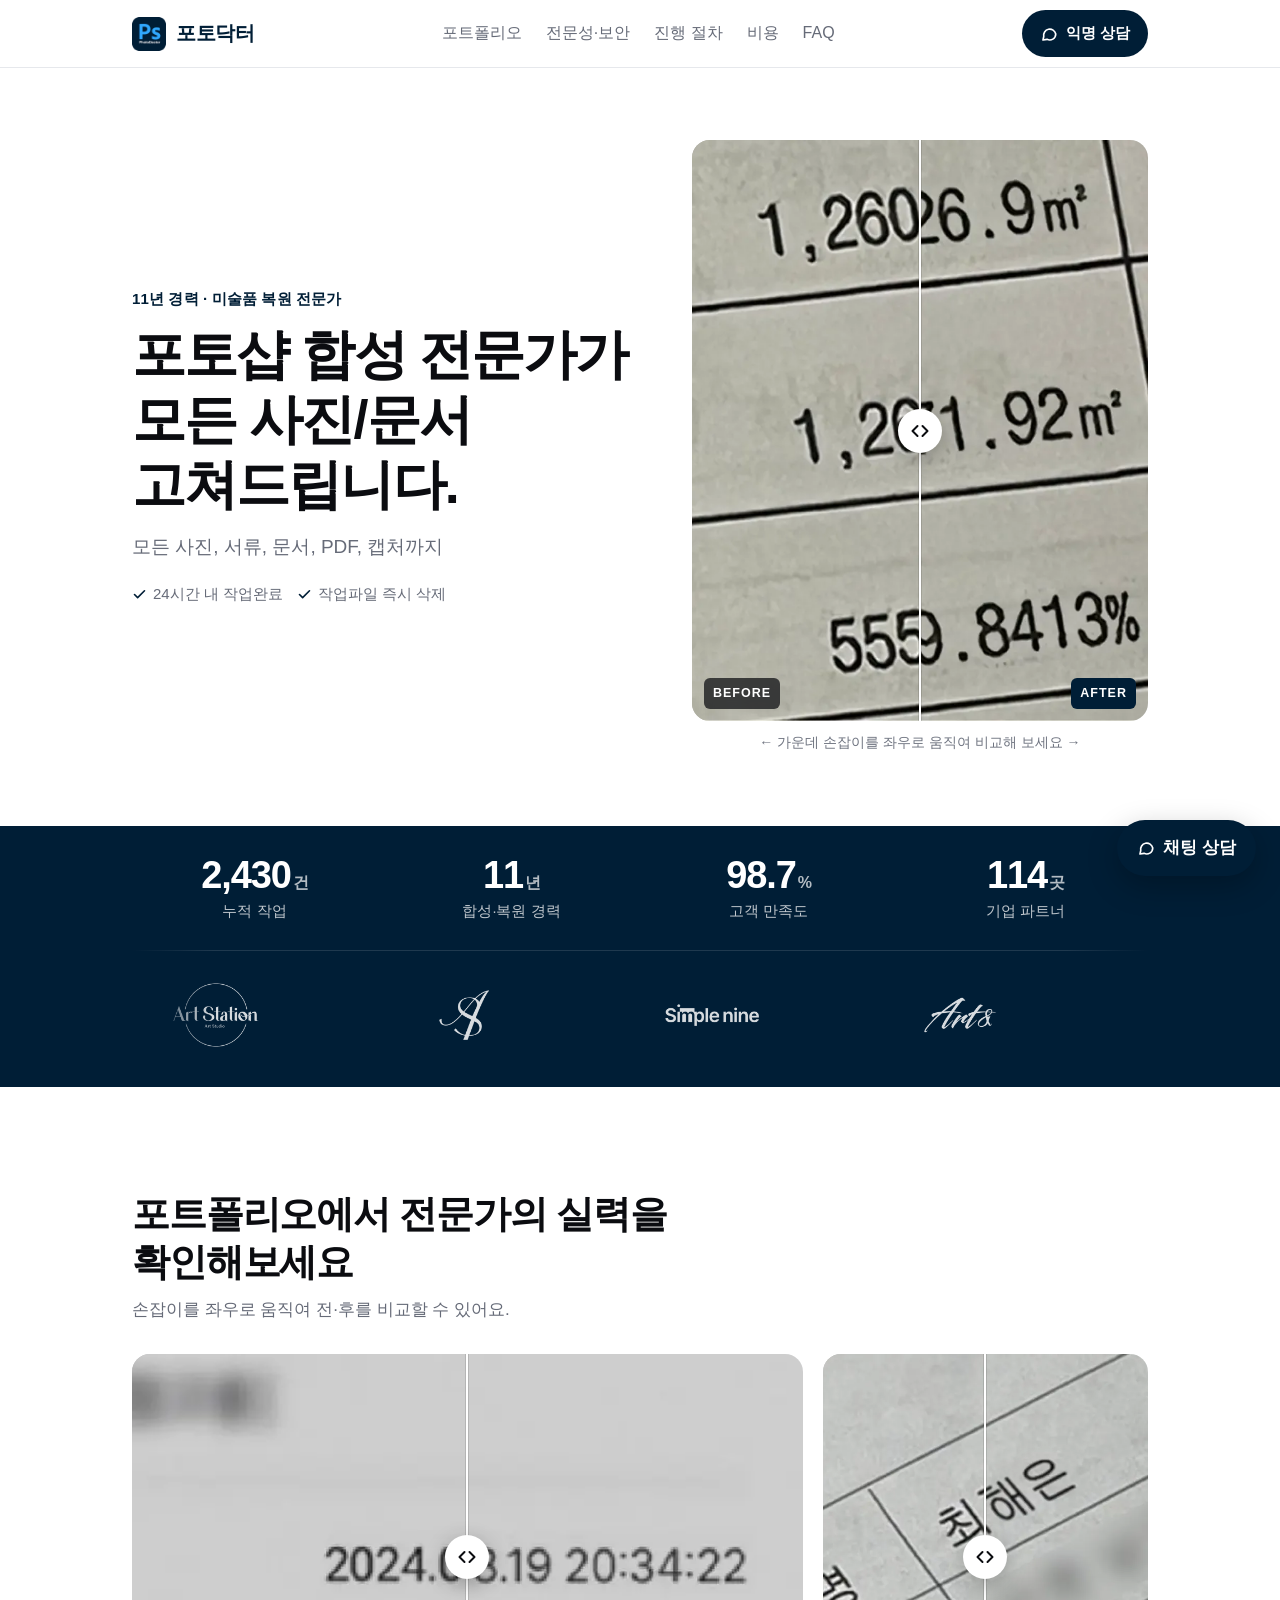
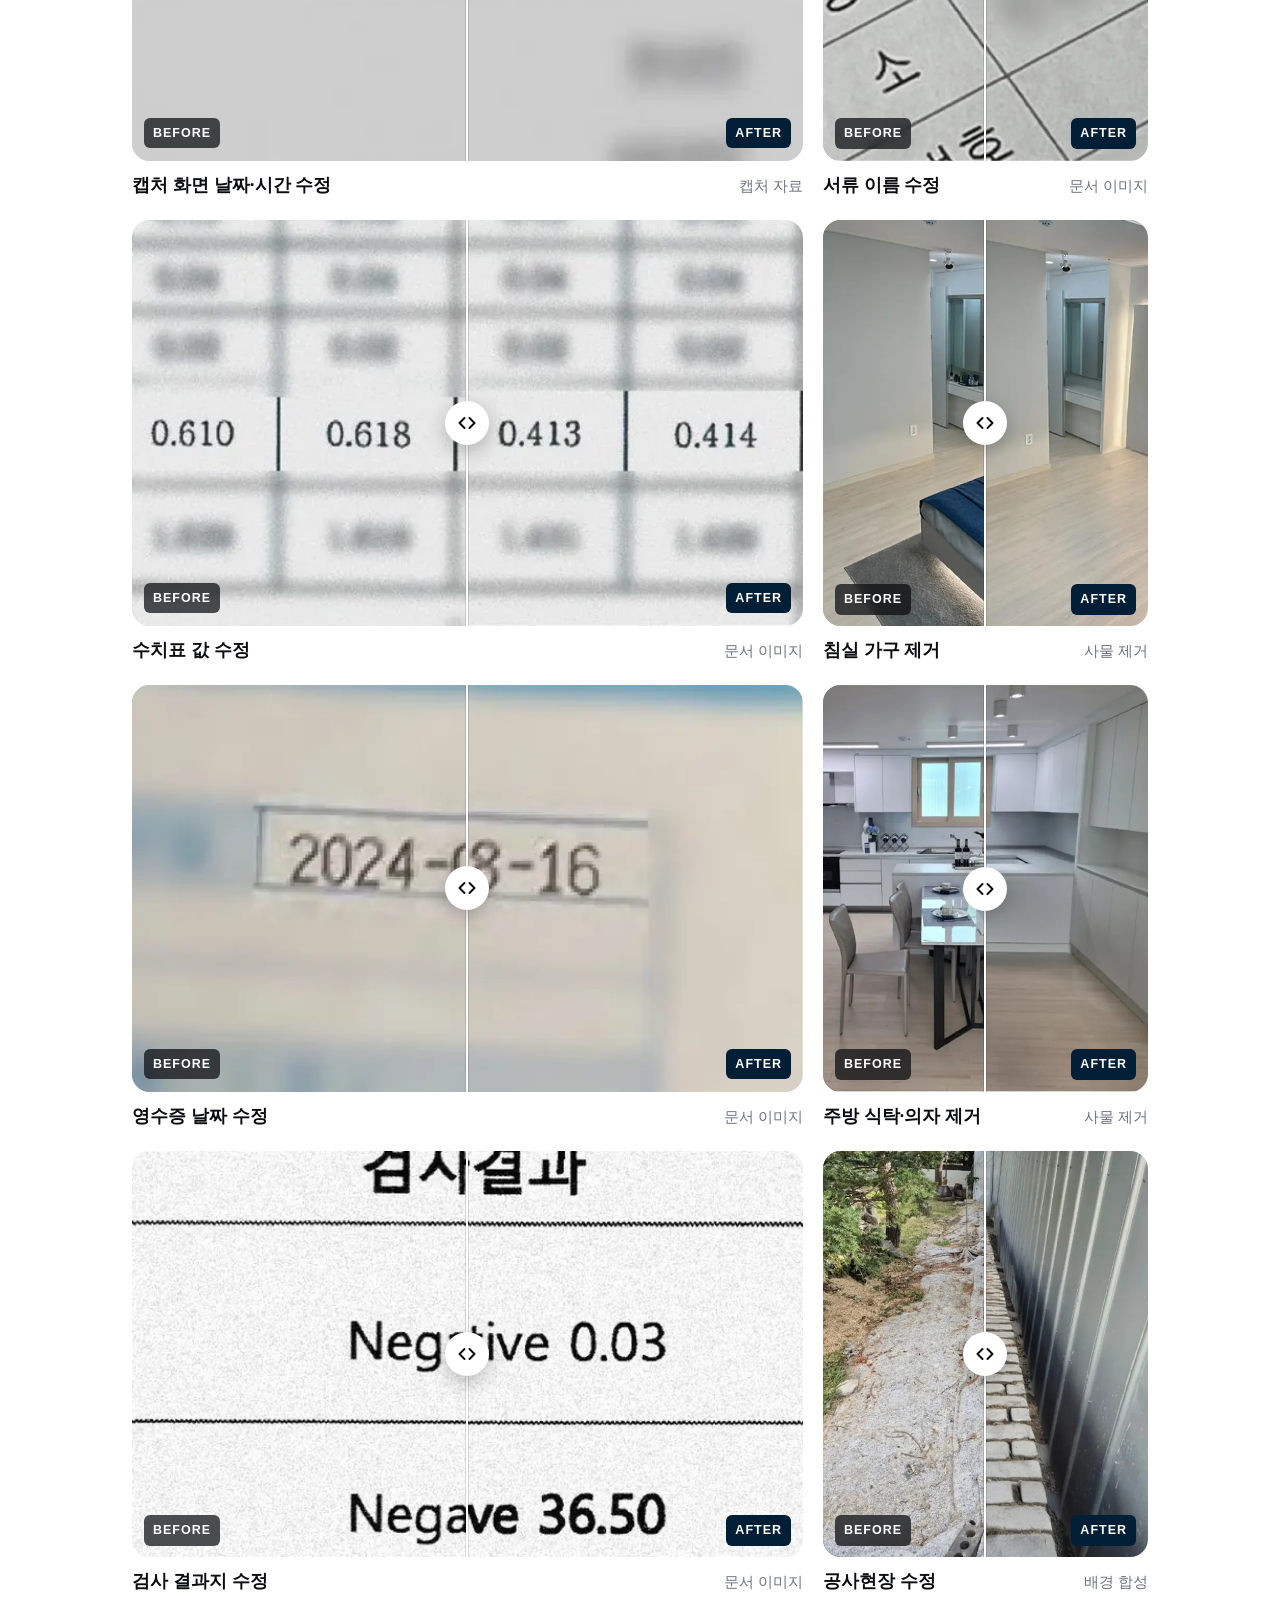
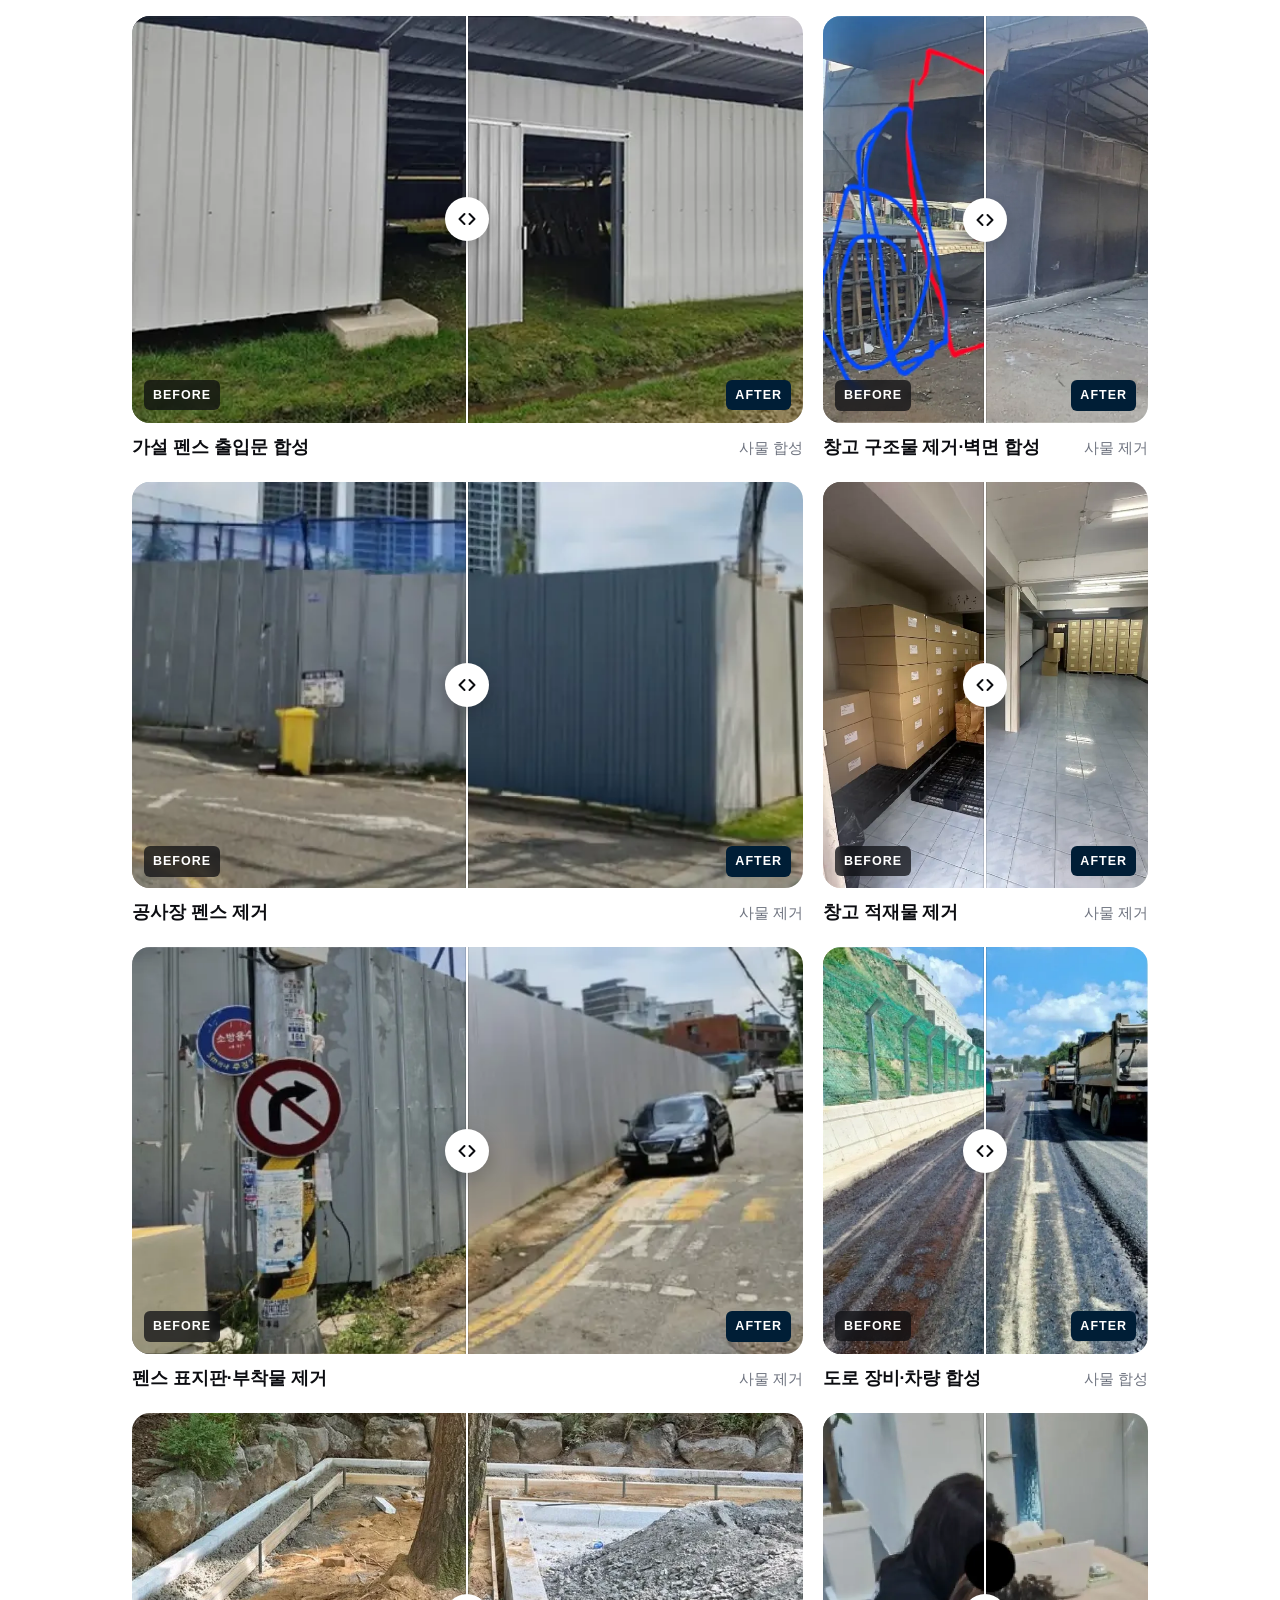
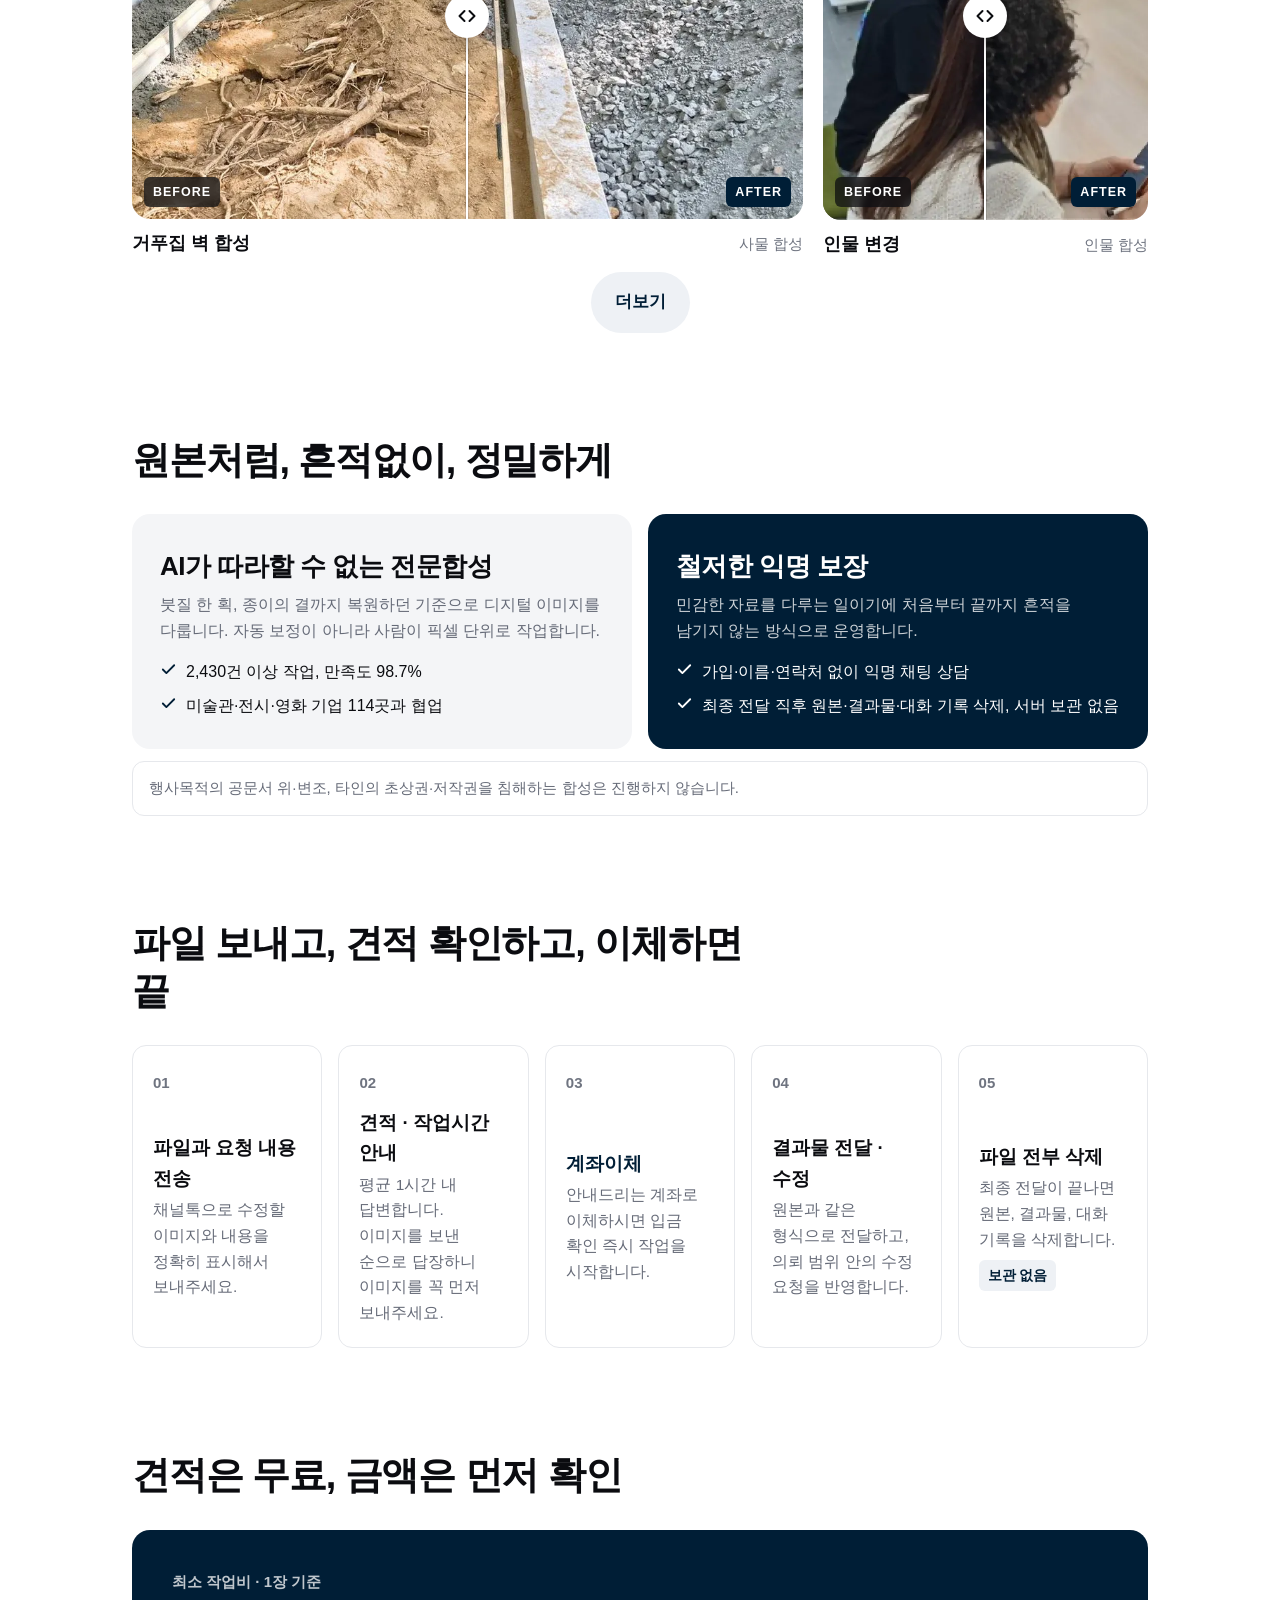
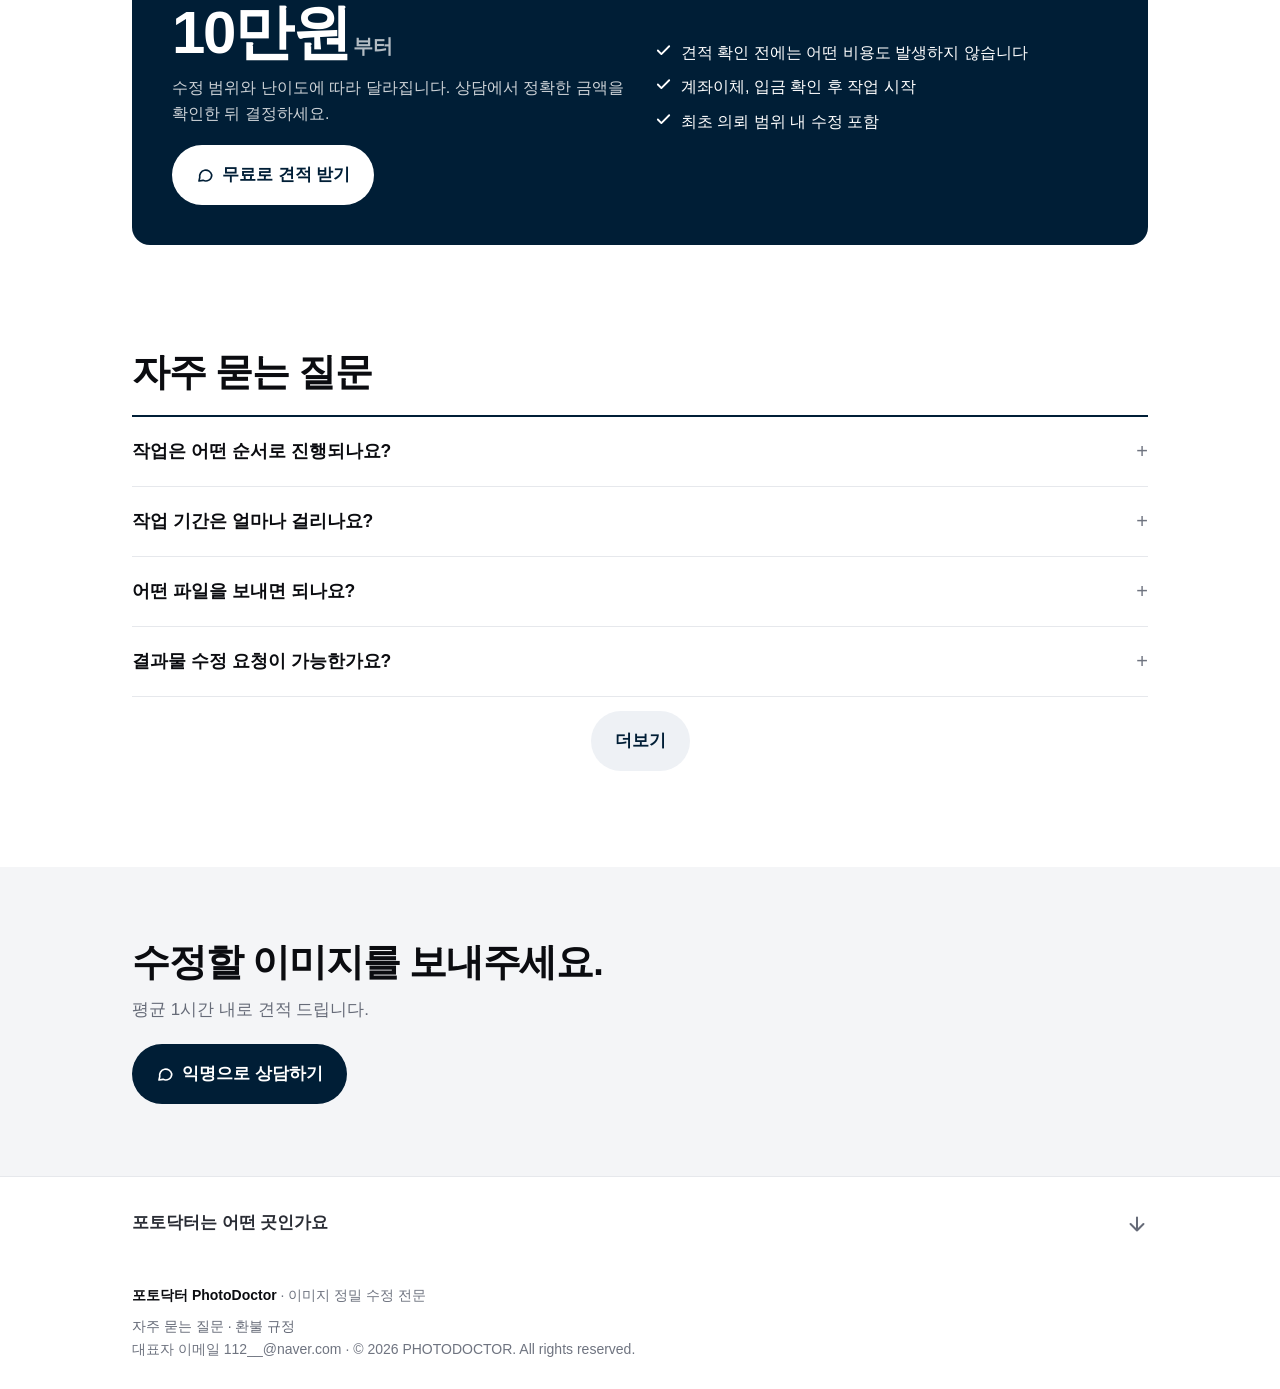
==== index.html @ 4671ce55 "auto: 2026-09-27 21:09" ====
<!DOCTYPE html>
<html lang="ko">
<head>
  <meta charset="UTF-8">
  <meta name="viewport" content="width=device-width, initial-scale=1.0, viewport-fit=cover">
  <title>포토샵 합성 전문가가 모든 사진/문서 고쳐드립니다 | 포토닥터</title>
  <meta name="description" content="포토샵 합성 전문가가 모든 사진/문서 고쳐드립니다. 11년 경력 미술품 복원 전문가의 픽셀 단위 정밀 수정 — 사진 합성, 문서·서류 이미지, PDF·캡처 자료. 익명 상담, 계좌이체, 작업 후 파일 즉시 삭제. 최소 10만원부터.">
  <meta name="keywords" content="포토닥터,사진합성,사진수정,이미지합성,문서수정,서류수정,PDF수정,포토샵 전문가,합성 전문가,사진 보정,사진 복원">
  <link rel="canonical" href="https://photodoctor.kr/">
  <meta name="robots" content="index, follow, max-image-preview:large">
  <meta name="theme-color" content="#ffffff">

  <meta name="naver-site-verification" content="33c63d0deb2b7a29a7b9dd7380a59d30081173b0" />
  <meta name="google-site-verification" content="T-kNFUXCVZ_vH8N4yv3Jy3moEOJjgIhZ62Uc-q4zRrA" />

  <meta property="og:type" content="website">
  <meta property="og:site_name" content="포토닥터">
  <meta property="og:title" content="포토샵 합성 전문가가 모든 사진/문서 고쳐드립니다 | 포토닥터">
  <meta property="og:description" content="포토샵 합성 전문가가 모든 사진/문서 고쳐드립니다. 11년 경력 미술품 복원 전문가의 픽셀 단위 정밀 수정 — 사진 합성, 문서·서류 이미지, PDF·캡처 자료. 익명 상담, 계좌이체, 작업 후 파일 즉시 삭제. 최소 10만원부터.">
  <meta property="og:url" content="https://photodoctor.kr/">
  <meta property="og:image" content="https://photodoctor.kr/img/og-image.png">
  <meta property="og:image:width" content="500">
  <meta property="og:image:height" content="500">
  <meta property="og:locale" content="ko_KR">
  <meta property="og:image:alt" content="포토닥터 로고">
  <meta name="twitter:card" content="summary">
  <meta name="author" content="포토닥터">

  <link rel="icon" type="image/png" sizes="180x180" href="img/favicon-a.png">
  <link rel="apple-touch-icon" href="img/favicon-a.png">
  <link rel="preload" as="image" href="img/ba/main-after.webp" imagesrcset="img/ba/main-after-m.webp 640w, img/ba/main-after.webp 1000w" imagesizes="(max-width: 779px) calc(100vw - 40px), 480px" fetchpriority="high">
  <link rel="preload" as="image" href="img/ba/main-before.webp" imagesrcset="img/ba/main-before-m.webp 640w, img/ba/main-before.webp 1000w" imagesizes="(max-width: 779px) calc(100vw - 40px), 480px">
  <style>:root {
  --ink: #0b0c10;
  --ink-2: #2a2d35;
  --muted: #666b78;
  --faint: #6f7480;
  --line: #e6e8ec;
  --surface: #f4f5f7;
  --surface-2: #eceef2;
  --bg: #ffffff;
  --navy: #001e36;
  --navy-2: #0a3358;
  --accent: #001e36;
  --accent-ink: #001e36;
  --accent-soft: #eef1f5;
  --ok: #001e36;
  --font: "Pretendard Variable", Pretendard, "Apple SD Gothic Neo", "Malgun Gothic", "Noto Sans KR", sans-serif;
  --pad: 20px;
  --max: 1080px;
  --header-h: 60px;
  --r: 18px;
}

*, *::before, *::after { box-sizing: border-box; }
html { -webkit-text-size-adjust: 100%; scroll-behavior: smooth; scroll-padding-top: calc(var(--header-h) + 12px); }
body {
  margin: 0; font-family: var(--font); font-size: 17px; line-height: 1.65; color: var(--ink); background: var(--bg);
  -webkit-font-smoothing: antialiased; word-break: keep-all;
}
img { max-width: 100%; height: auto; display: block; }
a { color: inherit; text-decoration: none; }
h1, h2, h3, h4, p, ul, ol, figure { margin: 0; }
ul, ol { padding: 0; list-style: none; }
button { font: inherit; cursor: pointer; color: inherit; background: none; border: 0; padding: 0; }
.wrap { width: 100%; max-width: var(--max); margin: 0 auto; padding: 0 var(--pad); }
.sr-only { position: absolute; width: 1px; height: 1px; overflow: hidden; clip: rect(0 0 0 0); white-space: nowrap; }

/* ---------- Header ---------- */
.hd {
  position: fixed; top: 0; left: 0; right: 0; z-index: 100; height: var(--header-h);
  background: rgba(255, 255, 255, .86); backdrop-filter: blur(12px); -webkit-backdrop-filter: blur(12px);
  border-bottom: 1px solid var(--line);
}
.hd__in { height: 100%; display: flex; align-items: center; justify-content: space-between; gap: 12px; }
.brand { display: inline-flex; align-items: center; gap: 10px; font-weight: 800; font-size: 20px; letter-spacing: -.02em; color: var(--navy); }
.brand__icon { width: 40px; height: 40px; border-radius: 10px; }
.brand img { height: 34px; width: auto; border-radius: 6px; }
.brand__mark { width: 26px; height: 26px; border-radius: 8px; background: var(--ink); color: #fff; display: grid; place-items: center; }
.brand__mark svg { width: 15px; height: 15px; }
.hd__nav { display: none; gap: 24px; font-size: 16px; color: var(--muted); }
.hd__nav a:hover { color: var(--ink); }

/* ---------- Buttons ---------- */
.btn {
  display: inline-flex; align-items: center; justify-content: center; gap: 8px;
  border-radius: 999px; padding: 16px 24px; font-size: 17px; font-weight: 700; white-space: nowrap;
  background: var(--navy); color: #fff; transition: transform .12s, background .2s, opacity .2s;
}
.btn:hover { background: var(--navy-2); }
.btn:active { transform: scale(.985); }
.btn--sm { padding: 11px 18px; font-size: 15px; }
.btn--accent { background: var(--navy); }
.btn--accent:hover { background: var(--navy-2); }
.btn--light { background: var(--accent-soft); color: var(--navy); }
.btn--light:hover { background: #e2e6ec; }
.btn--block { width: 100%; }
.btn svg { width: 18px; height: 18px; }
.link { font-weight: 700; font-size: 17px; color: var(--navy); border-bottom: 2px solid var(--navy); padding-bottom: 1px; }

/* ---------- Hero ---------- */
.hero { padding: calc(var(--header-h) + 36px) 0 0; }
.kicker { font-size: 15px; font-weight: 700; color: var(--accent-ink); letter-spacing: .01em; }
.hero h1 { font-size: 38px; line-height: 1.2; letter-spacing: -.035em; font-weight: 800; margin-top: 10px; }
.hero h1 .thin { font-weight: 500; color: var(--muted); }
.hero__sub { margin-top: 14px; font-size: 17.5px; color: var(--muted); line-height: 1.65; }
.hero__cta { margin-top: 22px; display: flex; flex-direction: column; gap: 12px; align-items: flex-start; }
.hero__cta .btn { width: 100%; }
.hero__proof { margin-top: 20px; display: flex; gap: 14px; flex-wrap: wrap; font-size: 15px; color: var(--muted); }
.hero__proof li { display: inline-flex; align-items: center; gap: 6px; }
.hero__proof svg { width: 15px; height: 15px; color: var(--ok); }

/* ---------- Before/After slider ---------- */
.ba { position: relative; overflow: hidden; border-radius: var(--r); background: var(--surface); user-select: none; -webkit-user-select: none; touch-action: pan-y; }
.ba img { width: 100%; height: 100%; object-fit: cover; pointer-events: none; }
.ba__after { position: relative; aspect-ratio: var(--ratio, 3 / 4); }
.ba__before { position: absolute; inset: 0; clip-path: inset(0 calc(100% - var(--pos, 50%)) 0 0); }
.ba__before img { width: 100%; height: 100%; }
.ba__handle {
  position: absolute; top: 0; bottom: 0; left: var(--pos, 50%); width: 2px; background: #fff; transform: translateX(-50%);
  box-shadow: 0 0 0 1px rgba(0, 0, 0, .12);
}
.ba__handle::after {
  content: ""; position: absolute; top: 50%; left: 50%; width: 44px; height: 44px; border-radius: 50%; transform: translate(-50%, -50%);
  background: #fff url("data:image/svg+xml;utf8,<svg xmlns='http://www.w3.org/2000/svg' viewBox='0 0 24 24' fill='none' stroke='%230b0c10' stroke-width='2.4' stroke-linecap='round' stroke-linejoin='round'><path d='M9 6 3 12l6 6M15 6l6 6-6 6'/></svg>") center / 20px no-repeat;
  box-shadow: 0 6px 20px rgba(0, 0, 0, .25);
}
.ba__lbl {
  position: absolute; bottom: 12px; font-size: 12.5px; font-weight: 800; letter-spacing: .08em; padding: 5px 9px; border-radius: 6px;
  background: rgba(11, 12, 16, .72); color: #fff; backdrop-filter: blur(4px);
}
.ba__lbl--b { left: 12px; } .ba__lbl--a { right: 12px; background: var(--accent-ink); }
.ba input[type=range] { position: absolute; inset: 0; width: 100%; height: 100%; margin: 0; opacity: 0; cursor: ew-resize; }
.hero__visual { margin-top: 28px; }
.ba--hero { max-width: 420px; margin: 0 auto; }
.hero__hint { margin-top: 10px; font-size: 14px; color: var(--faint); text-align: center; }

/* ---------- Stats strip ---------- */
.strip { margin-top: 40px; background: var(--navy); color: #fff; padding: 24px 0; }
.strip__grid { display: grid; grid-template-columns: repeat(2, 1fr); gap: 16px 12px; text-align: center; }
.strip__num { font-size: 30px; font-weight: 800; letter-spacing: -.03em; line-height: 1; }
.strip__num small { font-size: 16px; font-weight: 700; color: rgba(255,255,255,.7); margin-left: 2px; }
.strip__lbl { font-size: 14.5px; color: rgba(255,255,255,.75); margin-top: 6px; }

/* ---------- Section ---------- */
.sec { padding: 64px 0 0; }
.sec__kicker { font-size: 15px; font-weight: 700; color: var(--accent-ink); }
.sec__title { font-size: 29px; font-weight: 800; letter-spacing: -.03em; line-height: 1.25; margin-top: 8px; }
.sec__desc { color: var(--muted); font-size: 17px; margin-top: 10px; }

/* ---------- Service list (editorial rows) ---------- */
.rows { margin-top: 22px; border-top: 2px solid var(--navy); }
.row { display: grid; grid-template-columns: 34px 1fr auto; gap: 12px; align-items: center; padding: 18px 0; border-bottom: 1px solid var(--line); }
.row__n { font-size: 14px; font-weight: 700; color: var(--faint); font-variant-numeric: tabular-nums; }
.row h3 { font-size: 19px; font-weight: 800; letter-spacing: -.01em; }
.row p { font-size: 15.5px; color: var(--muted); margin-top: 3px; }
.row__tag { font-size: 13px; font-weight: 700; color: var(--accent-ink); background: var(--accent-soft); padding: 4px 8px; border-radius: 6px; white-space: nowrap; }

/* ---------- Cases ---------- */
.cases { margin-top: 22px; display: grid; gap: 22px; }
.case--wide { grid-column: 1 / -1; }
.case figcaption { display: flex; justify-content: space-between; align-items: baseline; gap: 12px; margin-top: 10px; }
.case figcaption h3 { font-size: 17.5px; font-weight: 800; }
.case figcaption span { font-size: 14.5px; color: var(--faint); white-space: nowrap; }
.thumbs { display: none; grid-template-columns: repeat(3, 1fr); gap: 6px; margin-top: 22px; }
.thumbs.is-open { display: grid; }
.thumbs .g { position: relative; border-radius: 10px; overflow: hidden; background: var(--surface); cursor: zoom-in; }
.thumbs .g img { width: 100%; aspect-ratio: 1; object-fit: cover; }
.cases-more { margin-top: 14px; }

/* ---------- Why (two cards) ---------- */
.why { margin-top: 22px; display: grid; gap: 12px; }
.card { background: var(--surface); border-radius: var(--r); padding: 22px 20px; }
.card--ink { background: var(--navy); color: #fff; }
.card__eyebrow { font-size: 15px; font-weight: 700; color: var(--accent-ink); }
.card--ink .card__eyebrow { color: rgba(255,255,255,.75); }
.card h3 { font-size: 23px; font-weight: 800; letter-spacing: -.02em; margin-top: 6px; line-height: 1.3; }
.card p { font-size: 16px; color: var(--muted); margin-top: 8px; }
.card--ink p { color: rgba(255,255,255,.8); }
.card ul { margin-top: 14px; display: grid; gap: 8px; }
.card li { display: flex; gap: 9px; align-items: flex-start; font-size: 16px; }
.card li svg { width: 17px; height: 17px; flex: 0 0 auto; margin-top: 2px; color: var(--ok); }
.card--ink li svg { color: #fff; }
.nope { margin-top: 12px; padding: 14px 16px; border: 1px solid var(--line); border-radius: 12px; font-size: 15px; color: var(--muted); }
.nope b { color: var(--ink); }

/* ---------- Process ---------- */
.proc { margin-top: 22px; display: grid; gap: 0; counter-reset: s; }
.proc li { display: grid; grid-template-columns: 44px 1fr; gap: 12px; padding: 16px 0; border-bottom: 1px solid var(--line); }
.proc li::before {
  counter-increment: s; content: "0" counter(s); font-size: 15px; font-weight: 800; color: var(--faint); padding-top: 3px; font-variant-numeric: tabular-nums;
}
.proc h3 { font-size: 18.5px; font-weight: 800; }
.proc p { font-size: 15.5px; color: var(--muted); margin-top: 3px; }
.proc li.is-key h3 { color: var(--accent-ink); }
.proc .chip { display: inline-block; margin-top: 8px; font-size: 14px; font-weight: 700; color: var(--navy); background: var(--accent-soft); padding: 4px 9px; border-radius: 6px; }

/* ---------- Price ---------- */
.price { margin-top: 22px; background: var(--navy); color: #fff; border-radius: var(--r); padding: 26px 22px; }
.price__lbl { font-size: 15px; color: rgba(255,255,255,.75); font-weight: 700; }
.price__num { font-size: 44px; font-weight: 800; letter-spacing: -.04em; line-height: 1; margin-top: 8px; }
.price__num small { font-size: 20px; font-weight: 700; color: rgba(255,255,255,.7); margin-left: 4px; letter-spacing: 0; }
.price__desc { font-size: 16px; color: rgba(255,255,255,.8); margin-top: 12px; }
.price ul { margin-top: 16px; display: grid; gap: 8px; }
.price li { display: flex; gap: 9px; font-size: 16px; }
.price li svg { width: 17px; height: 17px; flex: 0 0 auto; margin-top: 2px; color: #fff; }
.price .btn { margin-top: 20px; background: #fff; color: var(--navy); }
.price .btn:hover { background: #eee; }

/* ---------- Partners ---------- */
.partners { margin-top: 20px; overflow: hidden; -webkit-mask-image: linear-gradient(90deg, transparent, #000 8%, #000 92%, transparent); mask-image: linear-gradient(90deg, transparent, #000 8%, #000 92%, transparent); }
.partners__track { display: flex; gap: 34px; width: max-content; animation: mq 40s linear infinite; align-items: center; }
.partners:hover .partners__track { animation-play-state: paused; }
.partners__track img { height: 44px; width: auto; opacity: .55; filter: grayscale(1); }
.partners--strip { margin-top: 26px; padding-top: 22px; border-top: 1px solid rgba(255,255,255,.12); }
.partners--strip .partners__track img { filter: invert(1) grayscale(1) brightness(1.4); opacity: .85; height: 56px; }
.partners--strip .partners__track { gap: 56px; }
@keyframes mq { to { transform: translateX(-50%); } }

/* ---------- FAQ ---------- */
.faq { margin-top: 18px; border-top: 2px solid var(--navy); }
.faq__item { border-bottom: 1px solid var(--line); }
.faq__item--more { display: none; }
.faq.is-open .faq__item--more { display: block; }
.faq__q { width: 100%; text-align: left; display: flex; justify-content: space-between; align-items: center; gap: 12px; padding: 18px 0; font-size: 17.5px; font-weight: 700; }
.faq__q::after { content: "+"; font-size: 20px; font-weight: 400; color: var(--faint); transition: transform .2s; }
.faq__item.is-open .faq__q::after { transform: rotate(45deg); }
.faq__a { display: none; padding: 0 0 18px; font-size: 16.5px; color: var(--muted); line-height: 1.7; }
.faq__item.is-open .faq__a { display: block; }
.faq__a a { text-decoration: underline; text-underline-offset: 3px; color: var(--ink); }

/* ---------- Final ---------- */
.final { margin-top: 64px; background: var(--surface); padding: 48px 0; }
.final h2 { font-size: 29px; font-weight: 800; letter-spacing: -.03em; line-height: 1.25; }
.final p { color: var(--muted); margin-top: 10px; font-size: 17px; }
.final .btn { margin-top: 20px; width: 100%; }

/* ---------- About (SEO text) ---------- */
.about { padding: 22px 0 8px; border-top: 1px solid var(--line); }
.about__title { display: flex; align-items: center; justify-content: space-between; gap: 12px; padding: 10px 0; cursor: pointer; list-style: none; -webkit-tap-highlight-color: transparent; }
.about__title::-webkit-details-marker { display: none; }
.about__title h2 { font-size: 17px; font-weight: 800; color: var(--ink-2); margin: 0; }
.about__chev { width: 22px; height: 22px; color: var(--muted); flex: none; transition: transform .2s; }
.about__chev svg { width: 100%; height: 100%; }
.about__box[open] .about__chev { transform: rotate(180deg); }
.about p { font-size: 14.5px; line-height: 1.75; color: var(--muted); margin-top: 6px; }
.about p + p { margin-top: 10px; }

/* ---------- Footer ---------- */
.ft { padding: 28px 0; font-size: 14px; color: var(--faint); }
.ft__links { display: flex; gap: 16px; margin-top: 8px; }
.ft__links a { color: var(--muted); }
.ft p + p { margin-top: 6px; }

/* ---------- Sticky bar / fab ---------- */
.sticky { display: none; position: fixed; left: 0; right: 0; bottom: 0; z-index: 90; padding: 10px var(--pad) calc(10px + env(safe-area-inset-bottom)); background: rgba(255, 255, 255, .92); backdrop-filter: blur(12px); -webkit-backdrop-filter: blur(12px); border-top: 1px solid var(--line); }
.sticky .btn { width: 100%; padding: 16px; font-size: 18px; }
.badge { min-width: 20px; height: 20px; padding: 0 6px; border-radius: 10px; background: #fff; color: var(--navy) !important; color: #fff; font-size: 12px; font-weight: 800; display: none; align-items: center; justify-content: center; }
.badge.is-on { display: inline-flex; }
.fab { display: none; }

/* ---------- Lightbox ---------- */
.lightbox { position: fixed; inset: 0; z-index: 200; background: rgba(11, 12, 16, .95); display: none; align-items: center; justify-content: center; padding: 12px; }
.lightbox.is-open { display: flex; }
.lightbox img { max-width: 100%; max-height: 100%; object-fit: contain; border-radius: 8px; }
.lightbox__btn { position: absolute; top: 50%; transform: translateY(-50%); width: 42px; height: 42px; border-radius: 50%; background: rgba(255, 255, 255, .15); color: #fff; font-size: 22px; }
.lightbox__prev { left: 10px; } .lightbox__next { right: 10px; }
.lightbox__close { position: absolute; top: 10px; right: 14px; color: #fff; font-size: 32px; line-height: 1; }
.lightbox__count { position: absolute; bottom: 14px; left: 0; right: 0; text-align: center; color: #aaa; font-size: 13px; }

/* ---------- Guide page ---------- */
.doc { padding: calc(var(--header-h) + 36px) 0 40px; }
.doc h1 { font-size: 28px; font-weight: 800; letter-spacing: -.03em; }
.doc .lead { color: var(--muted); margin-top: 8px; font-size: 14.5px; }
.doc__card { background: var(--surface); border-radius: var(--r); padding: 22px 20px; margin-top: 16px; }
.doc__card h2 { font-size: 18px; font-weight: 800; margin-bottom: 10px; }
.doc__card h3 { font-size: 14.5px; font-weight: 800; margin: 14px 0 6px; }
.doc__card p, .doc__card li { font-size: 16px; color: var(--ink-2); line-height: 1.7; }
.doc__card ol { list-style: decimal; padding-left: 20px; display: grid; gap: 4px; }

/* ---------- Desktop ---------- */
@media (min-width: 780px) {
  :root { --header-h: 68px; --pad: 32px; }
  body { padding-bottom: 0; }
  .hd__nav { display: flex; }
  .hero { padding-top: calc(var(--header-h) + 72px); }
  .hero__in { display: grid; grid-template-columns: 1.05fr .95fr; gap: 56px; align-items: center; }
  .hero h1 { font-size: 54px; }
  .hero__sub { font-size: 19px; max-width: 480px; }
  .hero__cta { flex-direction: row; align-items: center; }
  .hero__cta .btn { width: auto; }
  .hero__visual { margin-top: 0; }
  .strip { margin-top: 72px; padding: 30px 0; }
  .strip__grid { grid-template-columns: repeat(4, 1fr); }
  .strip__num { font-size: 38px; }
  .sec { padding-top: 96px; }
  .sec__title { font-size: 38px; }
  .sec__head { max-width: 640px; }
  .rows { margin-top: 30px; }
  .row { grid-template-columns: 48px 1fr auto; padding: 22px 0; }
  .row h3 { font-size: 21px; }
  .cases { grid-template-columns: repeat(3, 1fr); gap: 20px; margin-top: 30px; }
  .case--wide { grid-column: span 2; }
  .cases { align-items: start; }
  .hero__visual .ba--hero { max-width: 100%; }
  .thumbs { grid-template-columns: repeat(6, 1fr); gap: 8px; }
  .cases-more { display: flex; justify-content: center; }
  .cases-more .btn { width: auto; }
  .why { grid-template-columns: 1fr 1fr; gap: 16px; margin-top: 30px; }
  .card { padding: 30px 28px; }
  .card h3 { font-size: 26px; }
  .proc { grid-template-columns: repeat(5, 1fr); gap: 16px; margin-top: 30px; }
  .proc li { grid-template-columns: 1fr; padding: 22px 20px; border: 1px solid var(--line); border-radius: 14px; }
  .price { display: grid; grid-template-columns: 1fr 1fr; gap: 30px; align-items: center; padding: 40px; margin-top: 30px; }
  .price__num { font-size: 60px; }
  .price ul { margin-top: 0; }
  .price .btn { margin-top: 18px; }
  .partners__track img { height: 56px; }
  .partners--strip .partners__track img { height: 84px; }
  .partners--strip .partners__track { gap: 80px; }
  .final { margin-top: 96px; padding: 72px 0; }
  .final h2 { font-size: 38px; }
  .final .btn { width: auto; }
  .sticky { display: none; }
  .fab { display: inline-flex; position: fixed; right: 24px; bottom: 24px; z-index: 90; padding: 14px 20px; box-shadow: 0 10px 30px rgba(0, 0, 0, .25); }
  .doc { padding-top: calc(var(--header-h) + 60px); }
  .doc h1 { font-size: 36px; }
}
</style>
  <link rel="preconnect" href="https://cdn.jsdelivr.net" crossorigin>
  <link rel="stylesheet" href="https://cdn.jsdelivr.net/gh/orioncactus/pretendard@v1.3.9/dist/web/variable/pretendardvariable-dynamic-subset.min.css" media="print" onload="this.media='all'">
  <noscript><link rel="stylesheet" href="https://cdn.jsdelivr.net/gh/orioncactus/pretendard@v1.3.9/dist/web/variable/pretendardvariable-dynamic-subset.min.css"></noscript>
  <script type="application/ld+json">
  {"@context":"https://schema.org","@graph":[
    {"@type":"WebSite","name":"포토닥터","alternateName":"PhotoDoctor","url":"https://photodoctor.kr/","inLanguage":"ko"},
    {"@type":"ProfessionalService","name":"포토닥터","alternateName":"PhotoDoctor","url":"https://photodoctor.kr/","image":"https://photodoctor.kr/img/og-image.png",
     "description":"포토샵 합성 전문가가 모든 사진/문서 고쳐드립니다. 11년 경력 미술품 복원 전문가의 픽셀 단위 정밀 수정. 익명 상담, 작업 후 파일 즉시 삭제.",
     "email":"112__@naver.com","areaServed":"KR","priceRange":"₩100,000~",
     "serviceType":["사진 합성","이미지 수정","문서 이미지 수정","PDF 수정","사진 보정","사진 복원","미술품 복원"]},
    {"@type":"FAQPage","mainEntity":[
      {"@type":"Question","name":"작업은 어떤 순서로 진행되나요?","acceptedAnswer":{"@type":"Answer","text":"채널톡 익명 상담·접수 → 계좌이체(입금 확인 후 작업 시작) → 작업 진행 → 결과물 전달 → 최초 의뢰 범위 내 수정 → 수정본 전달 후 모든 파일 즉시 삭제."}},
      {"@type":"Question","name":"작업 기간은 얼마나 걸리나요?","acceptedAnswer":{"@type":"Answer","text":"단순 수정은 당일~1일, 정밀 합성이나 복원은 며칠이 걸릴 수 있습니다. 상담 시 예상 소요 시간을 먼저 안내합니다."}},
      {"@type":"Question","name":"어떤 파일을 보내면 되나요?","acceptedAnswer":{"@type":"Answer","text":"촬영 원본, 스캔 원본, PDF 원본 등 원본 파일을 권장합니다. 캡처본도 가능합니다."}},
      {"@type":"Question","name":"결과물 수정 요청이 가능한가요?","acceptedAnswer":{"@type":"Answer","text":"최초 의뢰 범위 내 수정은 포함됩니다. 요청하지 않은 부분은 반영되지 않으며, 범위를 벗어나는 추가 작업은 별도 비용이 발생할 수 있습니다."}},
      {"@type":"Question","name":"취소·환불 규정은 어떻게 되나요?","acceptedAnswer":{"@type":"Answer","text":"작업 착수 후 청약 철회 시 최대 20%, 50% 완료 후 최대 10% 환불 가능, 100% 완료 후 환불 불가. 전문가 책임 사유(기간 미준수, 작업 태만)는 환불 가능하며, 작업 시작 후 단순 변심 등 의뢰인 사유로 인한 전액 환불은 불가합니다."}}
    ]}
  ]}
  </script>
</head>
<body>
  <header class="hd">
    <div class="wrap hd__in">
      <a class="brand" href="./" aria-label="포토닥터 홈"><img class="brand__icon" src="img/icon.png" alt="" width="40" height="40">포토닥터</a>
      <nav class="hd__nav" aria-label="주요 메뉴">
        <a href="./#cases">포트폴리오</a><a href="./#why">전문성·보안</a><a href="./#process">진행 절차</a><a href="./#price">비용</a><a href="./#faq">FAQ</a>
      </nav>
      <button class="btn btn--sm" data-channel-open><svg viewBox="0 0 24 24" fill="none" stroke="currentColor" stroke-width="2.2" stroke-linecap="round" stroke-linejoin="round"><path d="M21 12a8 8 0 0 1-11.6 7.1L4 20l1-4.6A8 8 0 1 1 21 12z"/></svg>익명 상담 <span class="badge" data-channel-badge></span></button>
    </div>
  </header>

  <main>
    <!-- HERO -->
    <section class="hero">
      <div class="wrap hero__in">
        <div>
          <div class="kicker">11년 경력 · 미술품 복원 전문가</div>
          <h1>포토샵 합성 전문가가<br>모든 사진/문서<br>고쳐드립니다.</h1>
          <p class="hero__sub">모든 사진, 서류, 문서, PDF, 캡처까지</p>
          <ul class="hero__proof">
            <li><svg viewBox="0 0 24 24" fill="none" stroke="currentColor" stroke-width="2.6" stroke-linecap="round" stroke-linejoin="round"><path d="M20 6 9 17l-5-5"/></svg>24시간 내 작업완료</li>
            <li><svg viewBox="0 0 24 24" fill="none" stroke="currentColor" stroke-width="2.6" stroke-linecap="round" stroke-linejoin="round"><path d="M20 6 9 17l-5-5"/></svg>작업파일 즉시 삭제</li>
          </ul>
        </div>
        <div class="hero__visual">
          <div class="ba ba--hero" style="--ratio:1200 / 1529"><div class="ba__after"><img src="img/ba/main-after.webp" srcset="img/ba/main-after-m.webp 640w, img/ba/main-after.webp 1000w" sizes="(max-width: 779px) calc(100vw - 40px), 480px" width="1000" height="1274" alt="서류 숫자 정밀 수정 — 수정 후" fetchpriority="high"></div><div class="ba__before"><img src="img/ba/main-before.webp" srcset="img/ba/main-before-m.webp 640w, img/ba/main-before.webp 1000w" sizes="(max-width: 779px) calc(100vw - 40px), 480px" width="1000" height="1274" alt="서류 숫자 정밀 수정 — 수정 전"></div><div class="ba__handle"></div><span class="ba__lbl ba__lbl--b">BEFORE</span><span class="ba__lbl ba__lbl--a">AFTER</span><input type="range" min="0" max="100" value="50" aria-label="서류 숫자 정밀 수정 전후 비교 슬라이더"></div>
          <p class="hero__hint">← 가운데 손잡이를 좌우로 움직여 비교해 보세요 →</p>
        </div>
      </div>
    </section>

    <!-- STRIP -->
    <section class="strip" aria-label="포토닥터 실적">
      <div class="wrap strip__grid">
        <div><div class="strip__num">2,430<small>건</small></div><div class="strip__lbl">누적 작업</div></div>
        <div><div class="strip__num">11<small>년</small></div><div class="strip__lbl">합성·복원 경력</div></div>
        <div><div class="strip__num">98.7<small>%</small></div><div class="strip__lbl">고객 만족도</div></div>
        <div><div class="strip__num">114<small>곳</small></div><div class="strip__lbl">기업 파트너</div></div>
      </div>
      <div class="wrap">
        <div class="partners partners--strip" aria-label="기업 파트너 로고">
          <div class="partners__track">
            <img src="img/partners/01.webp" width="300" height="150" alt="파트너 로고" loading="lazy" decoding="async"><img src="img/partners/02.webp" width="300" height="150" alt="파트너 로고" loading="lazy" decoding="async"><img src="img/partners/03.webp" width="300" height="150" alt="파트너 로고" loading="lazy" decoding="async"><img src="img/partners/04.webp" width="300" height="150" alt="파트너 로고" loading="lazy" decoding="async"><img src="img/partners/05.webp" width="300" height="150" alt="파트너 로고" loading="lazy" decoding="async"><img src="img/partners/06.webp" width="300" height="150" alt="파트너 로고" loading="lazy" decoding="async"><img src="img/partners/07.webp" width="300" height="150" alt="파트너 로고" loading="lazy" decoding="async"><img src="img/partners/08.webp" width="300" height="150" alt="파트너 로고" loading="lazy" decoding="async"><img src="img/partners/09.webp" width="300" height="150" alt="파트너 로고" loading="lazy" decoding="async"><img src="img/partners/10.webp" width="300" height="150" alt="파트너 로고" loading="lazy" decoding="async"><img src="img/partners/11.webp" width="300" height="150" alt="파트너 로고" loading="lazy" decoding="async"><img src="img/partners/12.webp" width="300" height="150" alt="파트너 로고" loading="lazy" decoding="async"><img src="img/partners/13.webp" width="300" height="150" alt="파트너 로고" loading="lazy" decoding="async"><img src="img/partners/14.webp" width="300" height="150" alt="파트너 로고" loading="lazy" decoding="async"><img src="img/partners/15.webp" width="300" height="150" alt="파트너 로고" loading="lazy" decoding="async">
            <img src="img/partners/01.webp" width="300" height="150" alt="" aria-hidden="true" loading="lazy" decoding="async"><img src="img/partners/02.webp" width="300" height="150" alt="" aria-hidden="true" loading="lazy" decoding="async"><img src="img/partners/03.webp" width="300" height="150" alt="" aria-hidden="true" loading="lazy" decoding="async"><img src="img/partners/04.webp" width="300" height="150" alt="" aria-hidden="true" loading="lazy" decoding="async"><img src="img/partners/05.webp" width="300" height="150" alt="" aria-hidden="true" loading="lazy" decoding="async"><img src="img/partners/06.webp" width="300" height="150" alt="" aria-hidden="true" loading="lazy" decoding="async"><img src="img/partners/07.webp" width="300" height="150" alt="" aria-hidden="true" loading="lazy" decoding="async"><img src="img/partners/08.webp" width="300" height="150" alt="" aria-hidden="true" loading="lazy" decoding="async"><img src="img/partners/09.webp" width="300" height="150" alt="" aria-hidden="true" loading="lazy" decoding="async"><img src="img/partners/10.webp" width="300" height="150" alt="" aria-hidden="true" loading="lazy" decoding="async"><img src="img/partners/11.webp" width="300" height="150" alt="" aria-hidden="true" loading="lazy" decoding="async"><img src="img/partners/12.webp" width="300" height="150" alt="" aria-hidden="true" loading="lazy" decoding="async"><img src="img/partners/13.webp" width="300" height="150" alt="" aria-hidden="true" loading="lazy" decoding="async"><img src="img/partners/14.webp" width="300" height="150" alt="" aria-hidden="true" loading="lazy" decoding="async"><img src="img/partners/15.webp" width="300" height="150" alt="" aria-hidden="true" loading="lazy" decoding="async">
          </div>
        </div>
      </div>
    </section>

    <!-- CASES -->
    <section class="sec" id="cases">
      <div class="wrap">
        <div class="sec__head">
          <h2 class="sec__title">포트폴리오에서 전문가의 실력을 확인해보세요</h2>
          <p class="sec__desc">손잡이를 좌우로 움직여 전·후를 비교할 수 있어요.</p>
        </div>
        <div class="cases">
          <figure class="case case--wide"><div class="ba " style="--ratio:165 / 100"><div class="ba__after"><img src="img/ba/a2-after.webp" srcset="img/ba/a2-after-m.webp 640w, img/ba/a2-after.webp 1000w" sizes="(max-width: 779px) calc(100vw - 40px), 700px" width="1000" height="606" alt="캡처 화면 날짜·시간 수정 — 수정 후" loading="lazy" decoding="async"></div><div class="ba__before"><img src="img/ba/a2-before.webp" srcset="img/ba/a2-before-m.webp 640w, img/ba/a2-before.webp 1000w" sizes="(max-width: 779px) calc(100vw - 40px), 700px" width="1000" height="606" alt="캡처 화면 날짜·시간 수정 — 수정 전" loading="lazy" decoding="async"></div><div class="ba__handle"></div><span class="ba__lbl ba__lbl--b">BEFORE</span><span class="ba__lbl ba__lbl--a">AFTER</span><input type="range" min="0" max="100" value="50" aria-label="캡처 화면 날짜·시간 수정 전후 비교 슬라이더"></div><figcaption><h3>캡처 화면 날짜·시간 수정</h3><span>캡처 자료</span></figcaption></figure>
          <figure class="case"><div class="ba " style="--ratio:4 / 5"><div class="ba__after"><img src="img/ba/a4-after.webp" srcset="img/ba/a4-after-m.webp 640w, img/ba/a4-after.webp 1000w" sizes="(max-width: 779px) calc(100vw - 40px), 350px" width="1000" height="1249" alt="서류 이름 수정 — 수정 후" loading="lazy" decoding="async"></div><div class="ba__before"><img src="img/ba/a4-before.webp" srcset="img/ba/a4-before-m.webp 640w, img/ba/a4-before.webp 1000w" sizes="(max-width: 779px) calc(100vw - 40px), 350px" width="1000" height="1249" alt="서류 이름 수정 — 수정 전" loading="lazy" decoding="async"></div><div class="ba__handle"></div><span class="ba__lbl ba__lbl--b">BEFORE</span><span class="ba__lbl ba__lbl--a">AFTER</span><input type="range" min="0" max="100" value="50" aria-label="서류 이름 수정 전후 비교 슬라이더"></div><figcaption><h3>서류 이름 수정</h3><span>문서 이미지</span></figcaption></figure>
          <figure class="case case--wide"><div class="ba " style="--ratio:165 / 100"><div class="ba__after"><img src="img/ba/a3-after.webp" srcset="img/ba/a3-after.webp 541w" sizes="(max-width: 779px) calc(100vw - 40px), 700px" width="541" height="328" alt="수치표 값 수정 — 수정 후" loading="lazy" decoding="async"></div><div class="ba__before"><img src="img/ba/a3-before.webp" srcset="img/ba/a3-before.webp 541w" sizes="(max-width: 779px) calc(100vw - 40px), 700px" width="541" height="328" alt="수치표 값 수정 — 수정 전" loading="lazy" decoding="async"></div><div class="ba__handle"></div><span class="ba__lbl ba__lbl--b">BEFORE</span><span class="ba__lbl ba__lbl--a">AFTER</span><input type="range" min="0" max="100" value="50" aria-label="수치표 값 수정 전후 비교 슬라이더"></div><figcaption><h3>수치표 값 수정</h3><span>문서 이미지</span></figcaption></figure>
          <figure class="case"><div class="ba " style="--ratio:4 / 5"><div class="ba__after"><img src="img/ba/a16-after.webp" srcset="img/ba/a16-after-m.webp 640w, img/ba/a16-after.webp 1000w" sizes="(max-width: 779px) calc(100vw - 40px), 350px" width="1000" height="1251" alt="침실 가구 제거 — 수정 후" loading="lazy" decoding="async"></div><div class="ba__before"><img src="img/ba/a16-before.webp" srcset="img/ba/a16-before-m.webp 640w, img/ba/a16-before.webp 1000w" sizes="(max-width: 779px) calc(100vw - 40px), 350px" width="1000" height="1251" alt="침실 가구 제거 — 수정 전" loading="lazy" decoding="async"></div><div class="ba__handle"></div><span class="ba__lbl ba__lbl--b">BEFORE</span><span class="ba__lbl ba__lbl--a">AFTER</span><input type="range" min="0" max="100" value="50" aria-label="침실 가구 제거 전후 비교 슬라이더"></div><figcaption><h3>침실 가구 제거</h3><span>사물 제거</span></figcaption></figure>
          <figure class="case case--wide"><div class="ba " style="--ratio:165 / 100"><div class="ba__after"><img src="img/ba/a5-after.webp" srcset="img/ba/a5-after-m.webp 640w, img/ba/a5-after.webp 867w" sizes="(max-width: 779px) calc(100vw - 40px), 700px" width="867" height="525" alt="영수증 날짜 수정 — 수정 후" loading="lazy" decoding="async"></div><div class="ba__before"><img src="img/ba/a5-before.webp" srcset="img/ba/a5-before-m.webp 640w, img/ba/a5-before.webp 867w" sizes="(max-width: 779px) calc(100vw - 40px), 700px" width="867" height="525" alt="영수증 날짜 수정 — 수정 전" loading="lazy" decoding="async"></div><div class="ba__handle"></div><span class="ba__lbl ba__lbl--b">BEFORE</span><span class="ba__lbl ba__lbl--a">AFTER</span><input type="range" min="0" max="100" value="50" aria-label="영수증 날짜 수정 전후 비교 슬라이더"></div><figcaption><h3>영수증 날짜 수정</h3><span>문서 이미지</span></figcaption></figure>
          <figure class="case"><div class="ba " style="--ratio:4 / 5"><div class="ba__after"><img src="img/ba/a17-after.webp" srcset="img/ba/a17-after-m.webp 640w, img/ba/a17-after.webp 1000w" sizes="(max-width: 779px) calc(100vw - 40px), 350px" width="1000" height="1249" alt="주방 식탁·의자 제거 — 수정 후" loading="lazy" decoding="async"></div><div class="ba__before"><img src="img/ba/a17-before.webp" srcset="img/ba/a17-before-m.webp 640w, img/ba/a17-before.webp 1000w" sizes="(max-width: 779px) calc(100vw - 40px), 350px" width="1000" height="1249" alt="주방 식탁·의자 제거 — 수정 전" loading="lazy" decoding="async"></div><div class="ba__handle"></div><span class="ba__lbl ba__lbl--b">BEFORE</span><span class="ba__lbl ba__lbl--a">AFTER</span><input type="range" min="0" max="100" value="50" aria-label="주방 식탁·의자 제거 전후 비교 슬라이더"></div><figcaption><h3>주방 식탁·의자 제거</h3><span>사물 제거</span></figcaption></figure>
          <figure class="case case--wide"><div class="ba " style="--ratio:165 / 100"><div class="ba__after"><img src="img/ba/a6-after.webp" srcset="img/ba/a6-after-m.webp 640w, img/ba/a6-after.webp 744w" sizes="(max-width: 779px) calc(100vw - 40px), 700px" width="744" height="451" alt="검사 결과지 수정 — 수정 후" loading="lazy" decoding="async"></div><div class="ba__before"><img src="img/ba/a6-before.webp" srcset="img/ba/a6-before-m.webp 640w, img/ba/a6-before.webp 744w" sizes="(max-width: 779px) calc(100vw - 40px), 700px" width="744" height="451" alt="검사 결과지 수정 — 수정 전" loading="lazy" decoding="async"></div><div class="ba__handle"></div><span class="ba__lbl ba__lbl--b">BEFORE</span><span class="ba__lbl ba__lbl--a">AFTER</span><input type="range" min="0" max="100" value="50" aria-label="검사 결과지 수정 전후 비교 슬라이더"></div><figcaption><h3>검사 결과지 수정</h3><span>문서 이미지</span></figcaption></figure>
          <figure class="case"><div class="ba " style="--ratio:4 / 5"><div class="ba__after"><img src="img/ba/a18-after.webp" srcset="img/ba/a18-after-m.webp 640w, img/ba/a18-after.webp 1000w" sizes="(max-width: 779px) calc(100vw - 40px), 350px" width="1000" height="1249" alt="공사현장 수정 — 수정 후" loading="lazy" decoding="async"></div><div class="ba__before"><img src="img/ba/a18-before.webp" srcset="img/ba/a18-before-m.webp 640w, img/ba/a18-before.webp 1000w" sizes="(max-width: 779px) calc(100vw - 40px), 350px" width="1000" height="1249" alt="공사현장 수정 — 수정 전" loading="lazy" decoding="async"></div><div class="ba__handle"></div><span class="ba__lbl ba__lbl--b">BEFORE</span><span class="ba__lbl ba__lbl--a">AFTER</span><input type="range" min="0" max="100" value="50" aria-label="공사현장 수정 전후 비교 슬라이더"></div><figcaption><h3>공사현장 수정</h3><span>배경 합성</span></figcaption></figure>
          <figure class="case case--wide"><div class="ba " style="--ratio:165 / 100"><div class="ba__after"><img src="img/ba/a11-after.webp" srcset="img/ba/a11-after-m.webp 640w, img/ba/a11-after.webp 1000w" sizes="(max-width: 779px) calc(100vw - 40px), 700px" width="1000" height="606" alt="가설 펜스 출입문 합성 — 수정 후" loading="lazy" decoding="async"></div><div class="ba__before"><img src="img/ba/a11-before.webp" srcset="img/ba/a11-before-m.webp 640w, img/ba/a11-before.webp 1000w" sizes="(max-width: 779px) calc(100vw - 40px), 700px" width="1000" height="606" alt="가설 펜스 출입문 합성 — 수정 전" loading="lazy" decoding="async"></div><div class="ba__handle"></div><span class="ba__lbl ba__lbl--b">BEFORE</span><span class="ba__lbl ba__lbl--a">AFTER</span><input type="range" min="0" max="100" value="50" aria-label="가설 펜스 출입문 합성 전후 비교 슬라이더"></div><figcaption><h3>가설 펜스 출입문 합성</h3><span>사물 합성</span></figcaption></figure>
          <figure class="case"><div class="ba " style="--ratio:4 / 5"><div class="ba__after"><img src="img/ba/a9-after.webp" srcset="img/ba/a9-after-m.webp 640w, img/ba/a9-after.webp 1000w" sizes="(max-width: 779px) calc(100vw - 40px), 350px" width="1000" height="1251" alt="창고 구조물 제거·벽면 합성 — 수정 후" loading="lazy" decoding="async"></div><div class="ba__before"><img src="img/ba/a9-before.webp" srcset="img/ba/a9-before-m.webp 640w, img/ba/a9-before.webp 1000w" sizes="(max-width: 779px) calc(100vw - 40px), 350px" width="1000" height="1251" alt="창고 구조물 제거·벽면 합성 — 수정 전" loading="lazy" decoding="async"></div><div class="ba__handle"></div><span class="ba__lbl ba__lbl--b">BEFORE</span><span class="ba__lbl ba__lbl--a">AFTER</span><input type="range" min="0" max="100" value="50" aria-label="창고 구조물 제거·벽면 합성 전후 비교 슬라이더"></div><figcaption><h3>창고 구조물 제거·벽면 합성</h3><span>사물 제거</span></figcaption></figure>
          <figure class="case case--wide"><div class="ba " style="--ratio:165 / 100"><div class="ba__after"><img src="img/ba/a12-after.webp" srcset="img/ba/a12-after-m.webp 640w, img/ba/a12-after.webp 823w" sizes="(max-width: 779px) calc(100vw - 40px), 700px" width="823" height="499" alt="공사장 펜스 제거 — 수정 후" loading="lazy" decoding="async"></div><div class="ba__before"><img src="img/ba/a12-before.webp" srcset="img/ba/a12-before-m.webp 640w, img/ba/a12-before.webp 823w" sizes="(max-width: 779px) calc(100vw - 40px), 700px" width="823" height="499" alt="공사장 펜스 제거 — 수정 전" loading="lazy" decoding="async"></div><div class="ba__handle"></div><span class="ba__lbl ba__lbl--b">BEFORE</span><span class="ba__lbl ba__lbl--a">AFTER</span><input type="range" min="0" max="100" value="50" aria-label="공사장 펜스 제거 전후 비교 슬라이더"></div><figcaption><h3>공사장 펜스 제거</h3><span>사물 제거</span></figcaption></figure>
          <figure class="case"><div class="ba " style="--ratio:4 / 5"><div class="ba__after"><img src="img/ba/a15-after.webp" srcset="img/ba/a15-after-m.webp 640w, img/ba/a15-after.webp 1000w" sizes="(max-width: 779px) calc(100vw - 40px), 350px" width="1000" height="1250" alt="창고 적재물 제거 — 수정 후" loading="lazy" decoding="async"></div><div class="ba__before"><img src="img/ba/a15-before.webp" srcset="img/ba/a15-before-m.webp 640w, img/ba/a15-before.webp 1000w" sizes="(max-width: 779px) calc(100vw - 40px), 350px" width="1000" height="1250" alt="창고 적재물 제거 — 수정 전" loading="lazy" decoding="async"></div><div class="ba__handle"></div><span class="ba__lbl ba__lbl--b">BEFORE</span><span class="ba__lbl ba__lbl--a">AFTER</span><input type="range" min="0" max="100" value="50" aria-label="창고 적재물 제거 전후 비교 슬라이더"></div><figcaption><h3>창고 적재물 제거</h3><span>사물 제거</span></figcaption></figure>
          <figure class="case case--wide"><div class="ba " style="--ratio:165 / 100"><div class="ba__after"><img src="img/ba/a13-after.webp" srcset="img/ba/a13-after-m.webp 640w, img/ba/a13-after.webp 1000w" sizes="(max-width: 779px) calc(100vw - 40px), 700px" width="1000" height="606" alt="펜스 표지판·부착물 제거 — 수정 후" loading="lazy" decoding="async"></div><div class="ba__before"><img src="img/ba/a13-before.webp" srcset="img/ba/a13-before-m.webp 640w, img/ba/a13-before.webp 1000w" sizes="(max-width: 779px) calc(100vw - 40px), 700px" width="1000" height="606" alt="펜스 표지판·부착물 제거 — 수정 전" loading="lazy" decoding="async"></div><div class="ba__handle"></div><span class="ba__lbl ba__lbl--b">BEFORE</span><span class="ba__lbl ba__lbl--a">AFTER</span><input type="range" min="0" max="100" value="50" aria-label="펜스 표지판·부착물 제거 전후 비교 슬라이더"></div><figcaption><h3>펜스 표지판·부착물 제거</h3><span>사물 제거</span></figcaption></figure>
          <figure class="case"><div class="ba " style="--ratio:4 / 5"><div class="ba__after"><img src="img/ba/a10-after.webp" srcset="img/ba/a10-after-m.webp 640w, img/ba/a10-after.webp 1000w" sizes="(max-width: 779px) calc(100vw - 40px), 350px" width="1000" height="1250" alt="도로 장비·차량 합성 — 수정 후" loading="lazy" decoding="async"></div><div class="ba__before"><img src="img/ba/a10-before.webp" srcset="img/ba/a10-before-m.webp 640w, img/ba/a10-before.webp 1000w" sizes="(max-width: 779px) calc(100vw - 40px), 350px" width="1000" height="1250" alt="도로 장비·차량 합성 — 수정 전" loading="lazy" decoding="async"></div><div class="ba__handle"></div><span class="ba__lbl ba__lbl--b">BEFORE</span><span class="ba__lbl ba__lbl--a">AFTER</span><input type="range" min="0" max="100" value="50" aria-label="도로 장비·차량 합성 전후 비교 슬라이더"></div><figcaption><h3>도로 장비·차량 합성</h3><span>사물 합성</span></figcaption></figure>
          <figure class="case case--wide"><div class="ba " style="--ratio:165 / 100"><div class="ba__after"><img src="img/ba/a14-after.webp" srcset="img/ba/a14-after-m.webp 640w, img/ba/a14-after.webp 954w" sizes="(max-width: 779px) calc(100vw - 40px), 700px" width="954" height="578" alt="거푸집 벽 합성 — 수정 후" loading="lazy" decoding="async"></div><div class="ba__before"><img src="img/ba/a14-before.webp" srcset="img/ba/a14-before-m.webp 640w, img/ba/a14-before.webp 954w" sizes="(max-width: 779px) calc(100vw - 40px), 700px" width="954" height="578" alt="거푸집 벽 합성 — 수정 전" loading="lazy" decoding="async"></div><div class="ba__handle"></div><span class="ba__lbl ba__lbl--b">BEFORE</span><span class="ba__lbl ba__lbl--a">AFTER</span><input type="range" min="0" max="100" value="50" aria-label="거푸집 벽 합성 전후 비교 슬라이더"></div><figcaption><h3>거푸집 벽 합성</h3><span>사물 합성</span></figcaption></figure>
          <figure class="case"><div class="ba " style="--ratio:4 / 5"><div class="ba__after"><img src="img/ba/a8-after.webp" srcset="img/ba/a8-after-m.webp 640w, img/ba/a8-after.webp 945w" sizes="(max-width: 779px) calc(100vw - 40px), 350px" width="945" height="1182" alt="인물 변경 — 수정 후" loading="lazy" decoding="async"></div><div class="ba__before"><img src="img/ba/a8-before.webp" srcset="img/ba/a8-before-m.webp 640w, img/ba/a8-before.webp 945w" sizes="(max-width: 779px) calc(100vw - 40px), 350px" width="945" height="1182" alt="인물 변경 — 수정 전" loading="lazy" decoding="async"></div><div class="ba__handle"></div><span class="ba__lbl ba__lbl--b">BEFORE</span><span class="ba__lbl ba__lbl--a">AFTER</span><input type="range" min="0" max="100" value="50" aria-label="인물 변경 전후 비교 슬라이더"></div><figcaption><h3>인물 변경</h3><span>인물 합성</span></figcaption></figure>
        </div>
        <div class="thumbs gallery" id="thumbs">
          <figure class="g" data-full="img/gallery/06-full.jpg"><img src="img/gallery/06-thumb.webp" width="600" height="449" alt="포토닥터 인물 보정 작업 사례 6 Before / After" loading="lazy" decoding="async"></figure>
          <figure class="g" data-full="img/gallery/07-full.jpg"><img src="img/gallery/07-thumb.webp" width="600" height="600" alt="포토닥터 문서 수정 작업 사례 7 Before / After" loading="lazy" decoding="async"></figure>
          <figure class="g" data-full="img/gallery/12-full.jpg"><img src="img/gallery/12-thumb.webp" width="600" height="400" alt="포토닥터 사진 수정 작업 사례 12 Before / After" loading="lazy" decoding="async"></figure>
          <figure class="g" data-full="img/gallery/15-full.jpg"><img src="img/gallery/15-thumb.webp" width="600" height="450" alt="포토닥터 문서 수정 작업 사례 15 Before / After" loading="lazy" decoding="async"></figure>
          <figure class="g" data-full="img/gallery/18-full.jpg"><img src="img/gallery/18-thumb.webp" width="600" height="400" alt="포토닥터 문서 수정 작업 사례 18 Before / After" loading="lazy" decoding="async"></figure>
          <figure class="g" data-full="img/gallery/19-full.jpg"><img src="img/gallery/19-thumb.webp" width="600" height="450" alt="포토닥터 이미지 합성 작업 사례 19 Before / After" loading="lazy" decoding="async"></figure>
          <figure class="g" data-full="img/gallery/20-full.jpg"><img src="img/gallery/20-thumb.webp" width="600" height="400" alt="포토닥터 사진 수정 작업 사례 20 Before / After" loading="lazy" decoding="async"></figure>
          <figure class="g" data-full="img/gallery/21-full.jpg"><img src="img/gallery/21-thumb.webp" width="600" height="378" alt="포토닥터 배경 수정 작업 사례 21 Before / After" loading="lazy" decoding="async"></figure>
          <figure class="g" data-full="img/gallery/23-full.jpg"><img src="img/gallery/23-thumb.webp" width="600" height="400" alt="포토닥터 문서 수정 작업 사례 23 Before / After" loading="lazy" decoding="async"></figure>
          <figure class="g" data-full="img/gallery/24-full.jpg"><img src="img/gallery/24-thumb.webp" width="600" height="654" alt="포토닥터 사진 합성 작업 사례 24 Before / After" loading="lazy" decoding="async"></figure>
          <figure class="g" data-full="img/gallery/25-full.jpg"><img src="img/gallery/25-thumb.webp" width="600" height="400" alt="포토닥터 사진 합성 작업 사례 25 Before / After" loading="lazy" decoding="async"></figure>
          <figure class="g" data-full="img/gallery/26-full.jpg"><img src="img/gallery/26-thumb.webp" width="600" height="399" alt="포토닥터 문서 수정 작업 사례 26 Before / After" loading="lazy" decoding="async"></figure>
          <figure class="g" data-full="img/gallery/28-full.jpg"><img src="img/gallery/28-thumb.webp" width="600" height="387" alt="포토닥터 사진 수정 작업 사례 28 Before / After" loading="lazy" decoding="async"></figure>
        </div>
        <div class="cases-more"><button class="btn btn--light btn--block" data-gallery-toggle="#thumbs" data-label-open="사례 접기" data-label-closed="더보기">더보기</button></div>
      </div>
    </section>

    <!-- WHY -->
    <section class="sec" id="why">
      <div class="wrap">
        <div class="sec__head">
          <h2 class="sec__title">원본처럼, 흔적없이, 정밀하게</h2>
        </div>
        <div class="why">
          <div class="card">
            <h3>AI가 따라할 수 없는 전문합성</h3>
            <p>붓질 한 획, 종이의 결까지 복원하던 기준으로 디지털 이미지를 다룹니다. 자동 보정이 아니라 사람이 픽셀 단위로 작업합니다.</p>
            <ul>
              <li><svg viewBox="0 0 24 24" fill="none" stroke="currentColor" stroke-width="2.6" stroke-linecap="round" stroke-linejoin="round"><path d="M20 6 9 17l-5-5"/></svg><span>2,430건 이상 작업, 만족도 98.7%</span></li>
              <li><svg viewBox="0 0 24 24" fill="none" stroke="currentColor" stroke-width="2.6" stroke-linecap="round" stroke-linejoin="round"><path d="M20 6 9 17l-5-5"/></svg><span>미술관·전시·영화 기업 114곳과 협업</span></li>
            </ul>
          </div>
          <div class="card card--ink">
            <h3>철저한 익명 보장</h3>
            <p>민감한 자료를 다루는 일이기에 처음부터 끝까지 흔적을 남기지 않는 방식으로 운영합니다.</p>
            <ul>
              <li><svg viewBox="0 0 24 24" fill="none" stroke="currentColor" stroke-width="2.6" stroke-linecap="round" stroke-linejoin="round"><path d="M20 6 9 17l-5-5"/></svg><span>가입·이름·연락처 없이 익명 채팅 상담</span></li>
              <li><svg viewBox="0 0 24 24" fill="none" stroke="currentColor" stroke-width="2.6" stroke-linecap="round" stroke-linejoin="round"><path d="M20 6 9 17l-5-5"/></svg><span>최종 전달 직후 원본·결과물·대화 기록 삭제, 서버 보관 없음</span></li>
            </ul>
          </div>
        </div>
        <p class="nope">행사목적의 공문서 위·변조, 타인의 초상권·저작권을 침해하는 합성은 진행하지 않습니다.</p>
      </div>
    </section>

    <!-- PROCESS -->
    <section class="sec" id="process">
      <div class="wrap">
        <div class="sec__head">
          <h2 class="sec__title">파일 보내고, 견적 확인하고, 이체하면 끝</h2>
        </div>
        <ol class="proc">
          <li><div><h3>파일과 요청 내용 전송</h3><p>채널톡으로 수정할 이미지와 내용을 정확히 표시해서 보내주세요.</p></div></li>
          <li><div><h3>견적 · 작업시간 안내</h3><p>평균 1시간 내 답변합니다. 이미지를 보낸 순으로 답장하니 이미지를 꼭 먼저 보내주세요.</p></div></li>
          <li class="is-key"><div><h3>계좌이체</h3><p>안내드리는 계좌로 이체하시면 입금 확인 즉시 작업을 시작합니다.</p></div></li>
          <li><div><h3>결과물 전달 · 수정</h3><p>원본과 같은 형식으로 전달하고, 의뢰 범위 안의 수정 요청을 반영합니다.</p></div></li>
          <li><div><h3>파일 전부 삭제</h3><p>최종 전달이 끝나면 원본, 결과물, 대화 기록을 삭제합니다.</p><span class="chip">보관 없음</span></div></li>
        </ol>
      </div>
    </section>

    <!-- PRICE -->
    <section class="sec" id="price">
      <div class="wrap">
        <div class="sec__head">
          <h2 class="sec__title">견적은 무료, 금액은 먼저 확인</h2>
        </div>
        <div class="price">
          <div>
            <div class="price__lbl">최소 작업비 · 1장 기준</div>
            <div class="price__num">10만원<small>부터</small></div>
            <p class="price__desc">수정 범위와 난이도에 따라 달라집니다. 상담에서 정확한 금액을 확인한 뒤 결정하세요.</p>
            <button class="btn" data-channel-open><svg viewBox="0 0 24 24" fill="none" stroke="currentColor" stroke-width="2.2" stroke-linecap="round" stroke-linejoin="round"><path d="M21 12a8 8 0 0 1-11.6 7.1L4 20l1-4.6A8 8 0 1 1 21 12z"/></svg>무료로 견적 받기</button>
          </div>
          <ul>
            <li><svg viewBox="0 0 24 24" fill="none" stroke="currentColor" stroke-width="2.6" stroke-linecap="round" stroke-linejoin="round"><path d="M20 6 9 17l-5-5"/></svg><span>견적 확인 전에는 어떤 비용도 발생하지 않습니다</span></li>
            <li><svg viewBox="0 0 24 24" fill="none" stroke="currentColor" stroke-width="2.6" stroke-linecap="round" stroke-linejoin="round"><path d="M20 6 9 17l-5-5"/></svg><span>계좌이체, 입금 확인 후 작업 시작</span></li>
            <li><svg viewBox="0 0 24 24" fill="none" stroke="currentColor" stroke-width="2.6" stroke-linecap="round" stroke-linejoin="round"><path d="M20 6 9 17l-5-5"/></svg><span>최초 의뢰 범위 내 수정 포함</span></li>
          </ul>
        </div>
      </div>
    </section>

    <!-- FAQ -->
    <section class="sec" id="faq">
      <div class="wrap">
        <div class="sec__head">
          <h2 class="sec__title">자주 묻는 질문</h2>
        </div>
        <div class="faq">
          <div class="faq__item"><button class="faq__q" aria-expanded="false">작업은 어떤 순서로 진행되나요?</button><div class="faq__a">① 채널톡 익명 상담·접수 → ② 계좌이체(입금 확인 후 작업 시작) → ③ 작업 진행 → ④ 결과물 전달 → ⑤ 최초 의뢰 범위 안에서 수정 → ⑥ 수정본 전달 후 원본·결과물·상담 기록 즉시 삭제. 이 순서로 진행됩니다.</div></div>
          <div class="faq__item"><button class="faq__q" aria-expanded="false">작업 기간은 얼마나 걸리나요?</button><div class="faq__a">단순 수정은 당일~1일, 정밀 합성이나 복원은 며칠이 걸릴 수 있습니다. 상담 때 예상 소요 시간을 먼저 알려드립니다.</div></div>
          <div class="faq__item"><button class="faq__q" aria-expanded="false">어떤 파일을 보내면 되나요?</button><div class="faq__a">꼭 <b>원본 파일</b>(촬영 원본, 스캔 원본, PDF 원본)을 보내주세요. 화질이 좋을수록 결과가 자연스럽습니다. 캡처본도 가능하지만 원본이 있다면 원본을 권장합니다.</div></div>
          <div class="faq__item"><button class="faq__q" aria-expanded="false">결과물 수정 요청이 가능한가요?</button><div class="faq__a">네. 최초 의뢰 범위 안의 수정은 반영해 다시 보내드립니다. 다만 상담 시 요청하지 않은 부분은 합성에 반영되지 않으며, 최초 의뢰 내용과 다르거나 작업 진행 중 수정을 요청하시면 추가 비용이 청구될 수 있습니다.</div></div>
          <div class="faq__item faq__item--more"><button class="faq__q" aria-expanded="false">취소·환불 규정은 어떻게 되나요?</button><div class="faq__a"><b>기본 규정</b> — 작업 착수 이후 청약 철회 시, 진행된 작업량 또는 작업 일수를 산정한 금액을 공제하고 환불합니다.<br>· 작업 착수 후 청약 철회: 총 결제 금액의 최대 20%까지 환불<br>· 작업 50% 완료 후 청약 철회: 최대 10%까지 환불<br>· 작업 100% 완료 후: 환불 불가<br><b>전문가 책임 사유</b> — 작업 기간 미준수, 작업 태만 등 전문가 책임으로 인한 철회는 환불이 가능합니다.<br><b>의뢰인 책임 사유</b> — 작업이 시작되면 단순 변심 등 의뢰인 사유로 인한 전액 환불은 불가능합니다.</div></div>
        </div>
        <div class="cases-more"><button class="btn btn--light btn--block" data-faq-more data-label-open="접기" data-label-closed="더보기">더보기</button></div>
      </div>
    </section>

    <!-- FINAL -->
    <section class="final" id="contact">
      <div class="wrap">
        <h2>수정할 이미지를 보내주세요.</h2>
        <p>평균 1시간 내로 견적 드립니다.</p>
        <button class="btn btn--accent" data-channel-open><svg viewBox="0 0 24 24" fill="none" stroke="currentColor" stroke-width="2.2" stroke-linecap="round" stroke-linejoin="round"><path d="M21 12a8 8 0 0 1-11.6 7.1L4 20l1-4.6A8 8 0 1 1 21 12z"/></svg>익명으로 상담하기</button>
      </div>
    </section>
  </main>

  <section class="about" aria-label="포토닥터 소개">
    <div class="wrap">
     <details class="about__box">
      <summary class="about__title"><h2>포토닥터는 어떤 곳인가요</h2><span class="about__chev" aria-hidden="true"><svg viewBox="0 0 24 24" fill="none" stroke="currentColor" stroke-width="2.2" stroke-linecap="round" stroke-linejoin="round"><path d="M12 5v14M5 12l7 7 7-7"/></svg></span></summary>
      <p>포토닥터는 포토샵 합성 전문가가 사진과 문서를 원본처럼 고쳐드리는 이미지 정밀 수정 서비스입니다. 미술품 복원 분야에서 11년간 쌓은 기준으로 사진 합성, 인물·배경 수정, 사물 제거, 서류·문서 이미지 수정, PDF와 화면 캡처 자료 보정, 옛 사진 복원까지 픽셀 단위로 작업합니다. 자동 보정 프로그램이나 AI 필터로는 남는 어색한 경계와 흔적을 사람이 직접 다듬기 때문에, 어디를 고쳤는지 알 수 없는 결과물을 드립니다.</p>
      <p>상담은 채널톡으로 익명 진행되며 이름이나 연락처를 묻지 않습니다. 수정할 이미지와 원하는 내용을 보내주시면 평균 1시간 안에 견적과 작업 시간을 안내하고, 계좌이체 입금 확인 후 작업을 시작합니다. 결과물은 원본과 같은 형식으로 전달하며, 최초 의뢰 범위 안의 수정은 포함됩니다. 최종 전달이 끝나면 원본과 결과물, 상담 기록을 모두 삭제해 어떤 파일도 보관하지 않습니다.</p>
      <p>미술관, 전시, 영화, 복원 관련 기업 114곳과 협업했고 누적 2,430건 이상의 작업에서 98.7%의 만족도를 기록했습니다. 최소 작업비는 1장 기준 10만원부터이며, 수정 범위와 난이도에 따라 상담에서 정확한 금액을 먼저 확인하실 수 있습니다.</p>
     </details>
    </div>
  </section>

  <footer class="ft">
    <div class="wrap">
      <p><b style="color:#0b0c10">포토닥터 PhotoDoctor</b> · 이미지 정밀 수정 전문</p>
      <div class="ft__links"><a href="./#faq">자주 묻는 질문 · 환불 규정</a></div>
      <p>대표자 이메일 112__@naver.com · © 2026 PHOTODOCTOR. All rights reserved.</p>
    </div>
  </footer>
  <button class="btn fab" data-channel-open><svg viewBox="0 0 24 24" fill="none" stroke="currentColor" stroke-width="2.2" stroke-linecap="round" stroke-linejoin="round"><path d="M21 12a8 8 0 0 1-11.6 7.1L4 20l1-4.6A8 8 0 1 1 21 12z"/></svg>채팅 상담 <span class="badge" data-channel-badge></span></button>

  <div class="lightbox" role="dialog" aria-modal="true" aria-label="포트폴리오 크게 보기">
    <button class="lightbox__close" aria-label="닫기">×</button>
    <button class="lightbox__btn lightbox__prev" aria-label="이전">‹</button>
    <img src="" alt="">
    <button class="lightbox__btn lightbox__next" aria-label="다음">›</button>
    <div class="lightbox__count"></div>
  </div>

  <script src="js/main.js" defer></script>
  <script>
    (function(){var w=window;if(w.ChannelIO){return;}var ch=function(){ch.c(arguments);};ch.q=[];ch.c=function(args){ch.q.push(args);};w.ChannelIO=ch;
    function l(){if(w.ChannelIOInitialized){return;}w.ChannelIOInitialized=true;var s=document.createElement("script");s.async=true;s.src="https://cdn.channel.io/plugin/ch-plugin-web.js";document.head.appendChild(s);}
    /* 성능: 첫 화면을 먼저 그린 뒤, 사용자가 화면을 건드리거나(스크롤·터치·클릭) 로드 3초 후에 채널톡을 불러옵니다 */
    var ev=["scroll","touchstart","pointerdown","keydown"];function once(){ev.forEach(function(e){w.removeEventListener(e,once);});l();}
    ev.forEach(function(e){w.addEventListener(e,once,{passive:true});});
    w.addEventListener("load",function(){setTimeout(l,3000);});})();
    ChannelIO('boot', { "pluginKey": "752e9006-df51-4889-a082-255ef2db91d8", "hideChannelButtonOnBoot": true });
    ChannelIO('onBadgeChanged', function (n) { document.querySelectorAll('[data-channel-badge]').forEach(function (b) { b.textContent = n; b.classList.toggle('is-on', n > 0); }); });
  </script>
  <!-- 네이버 프리미엄 로그분석 — 광고 계정에서 발급받은 ID로 교체 후 주석 해제
  <script src="//wcs.naver.net/wcslog.js"></script>
  <script>if(!wcs_add)var wcs_add={};wcs_add["wa"]="여기에_ID";if(window.wcs){wcs_do();}</script>
  -->
</body>
</html>
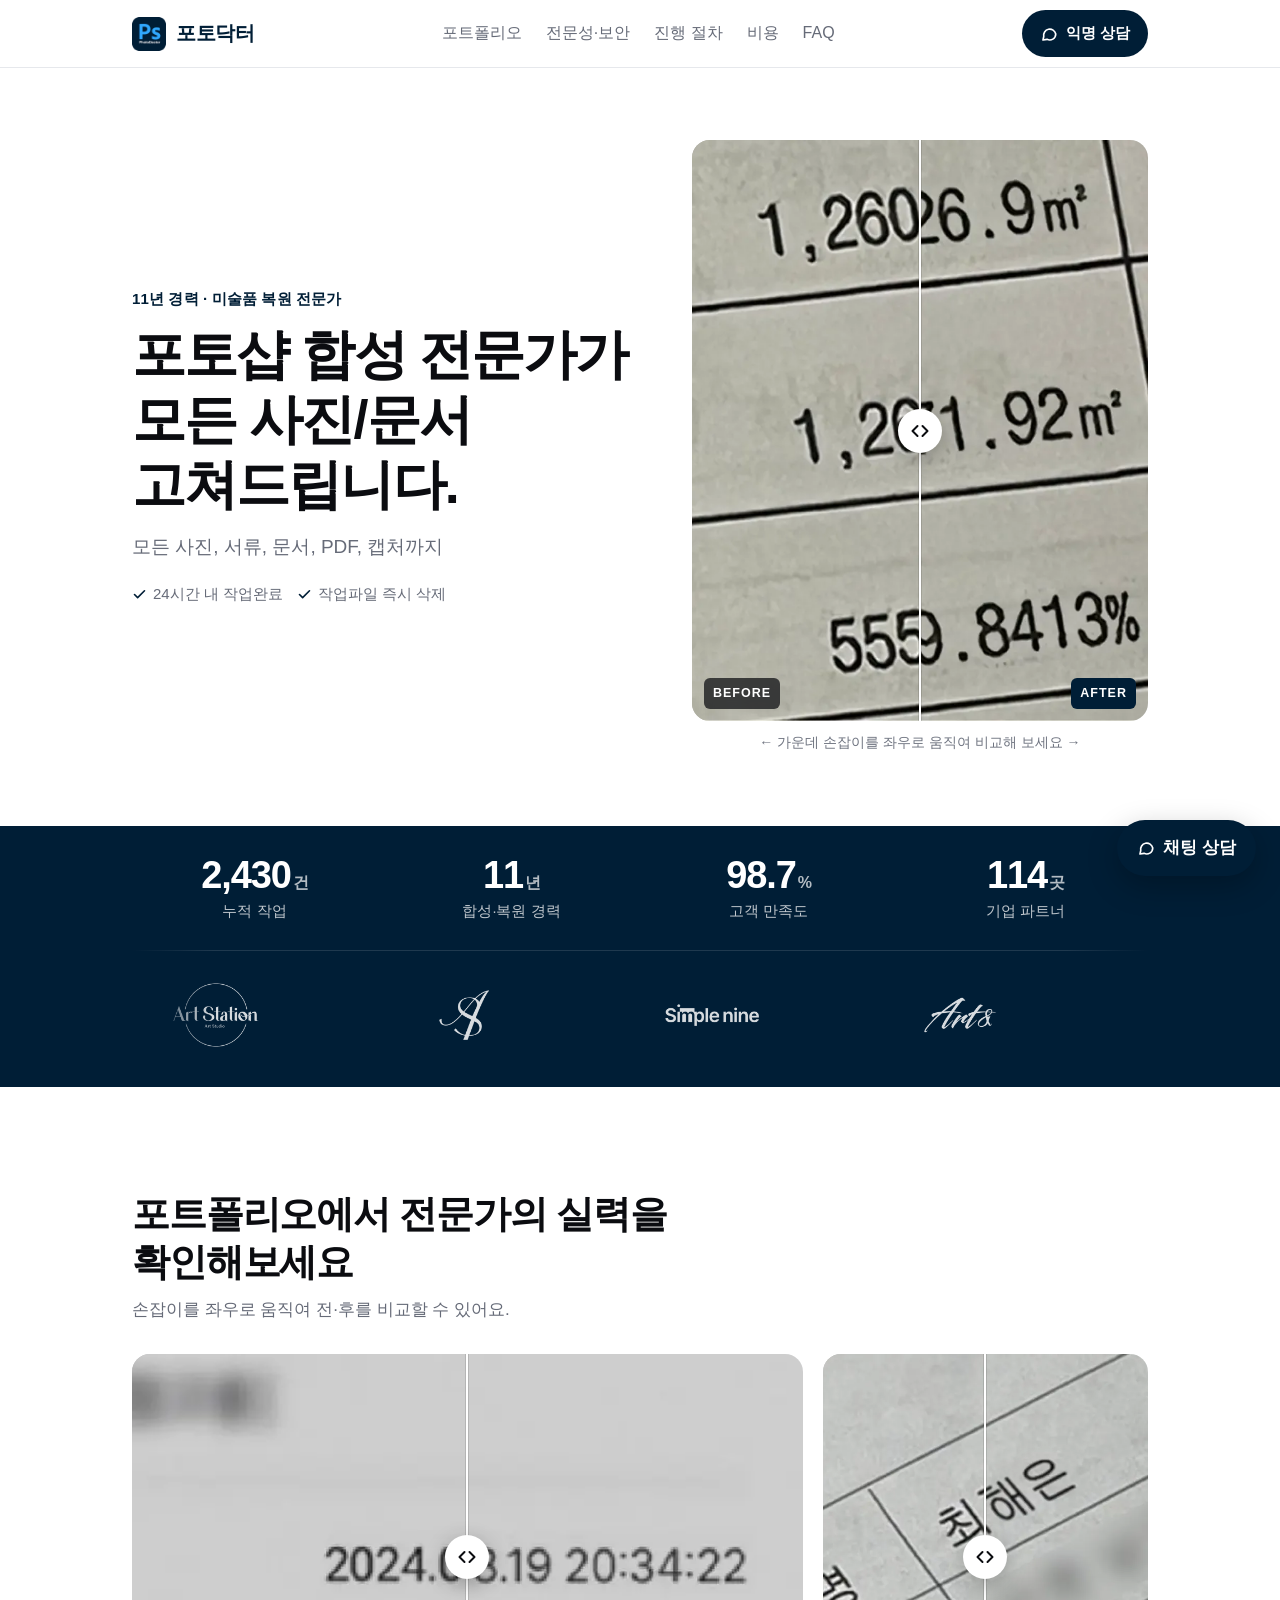
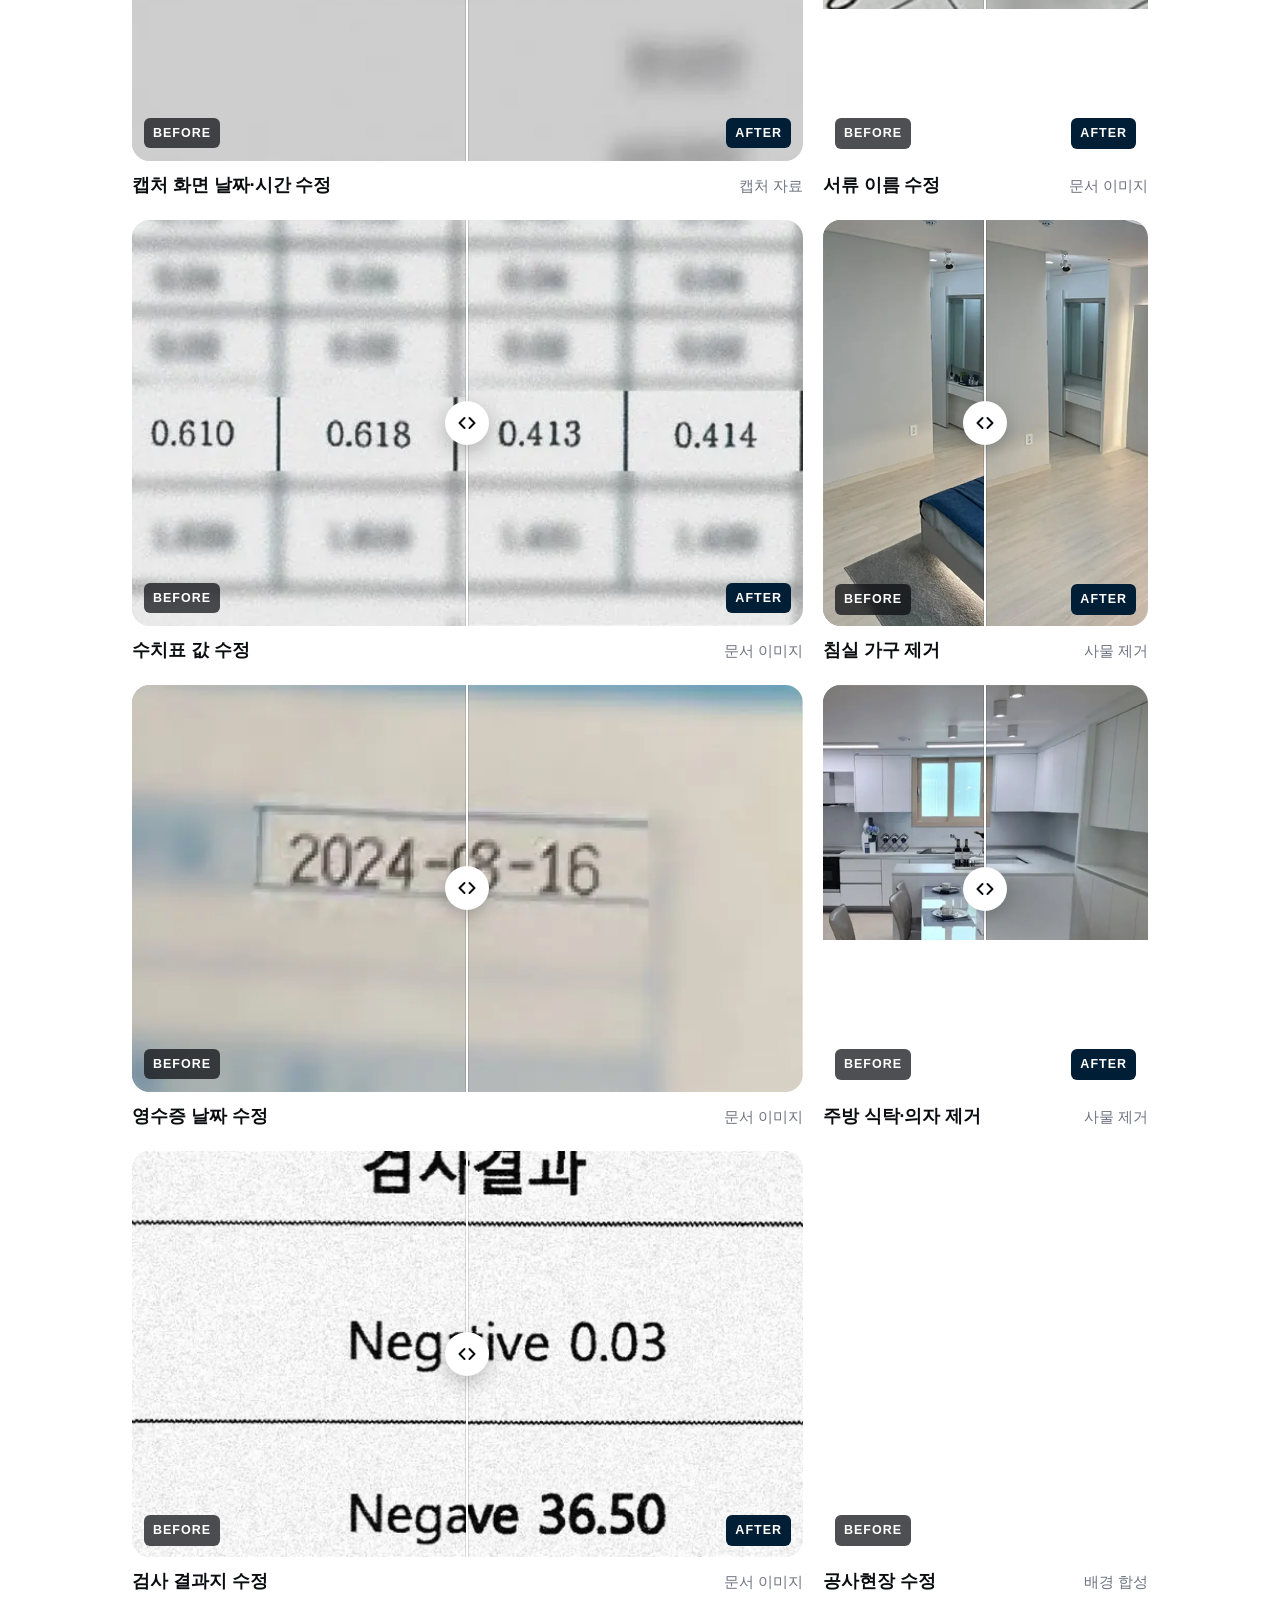
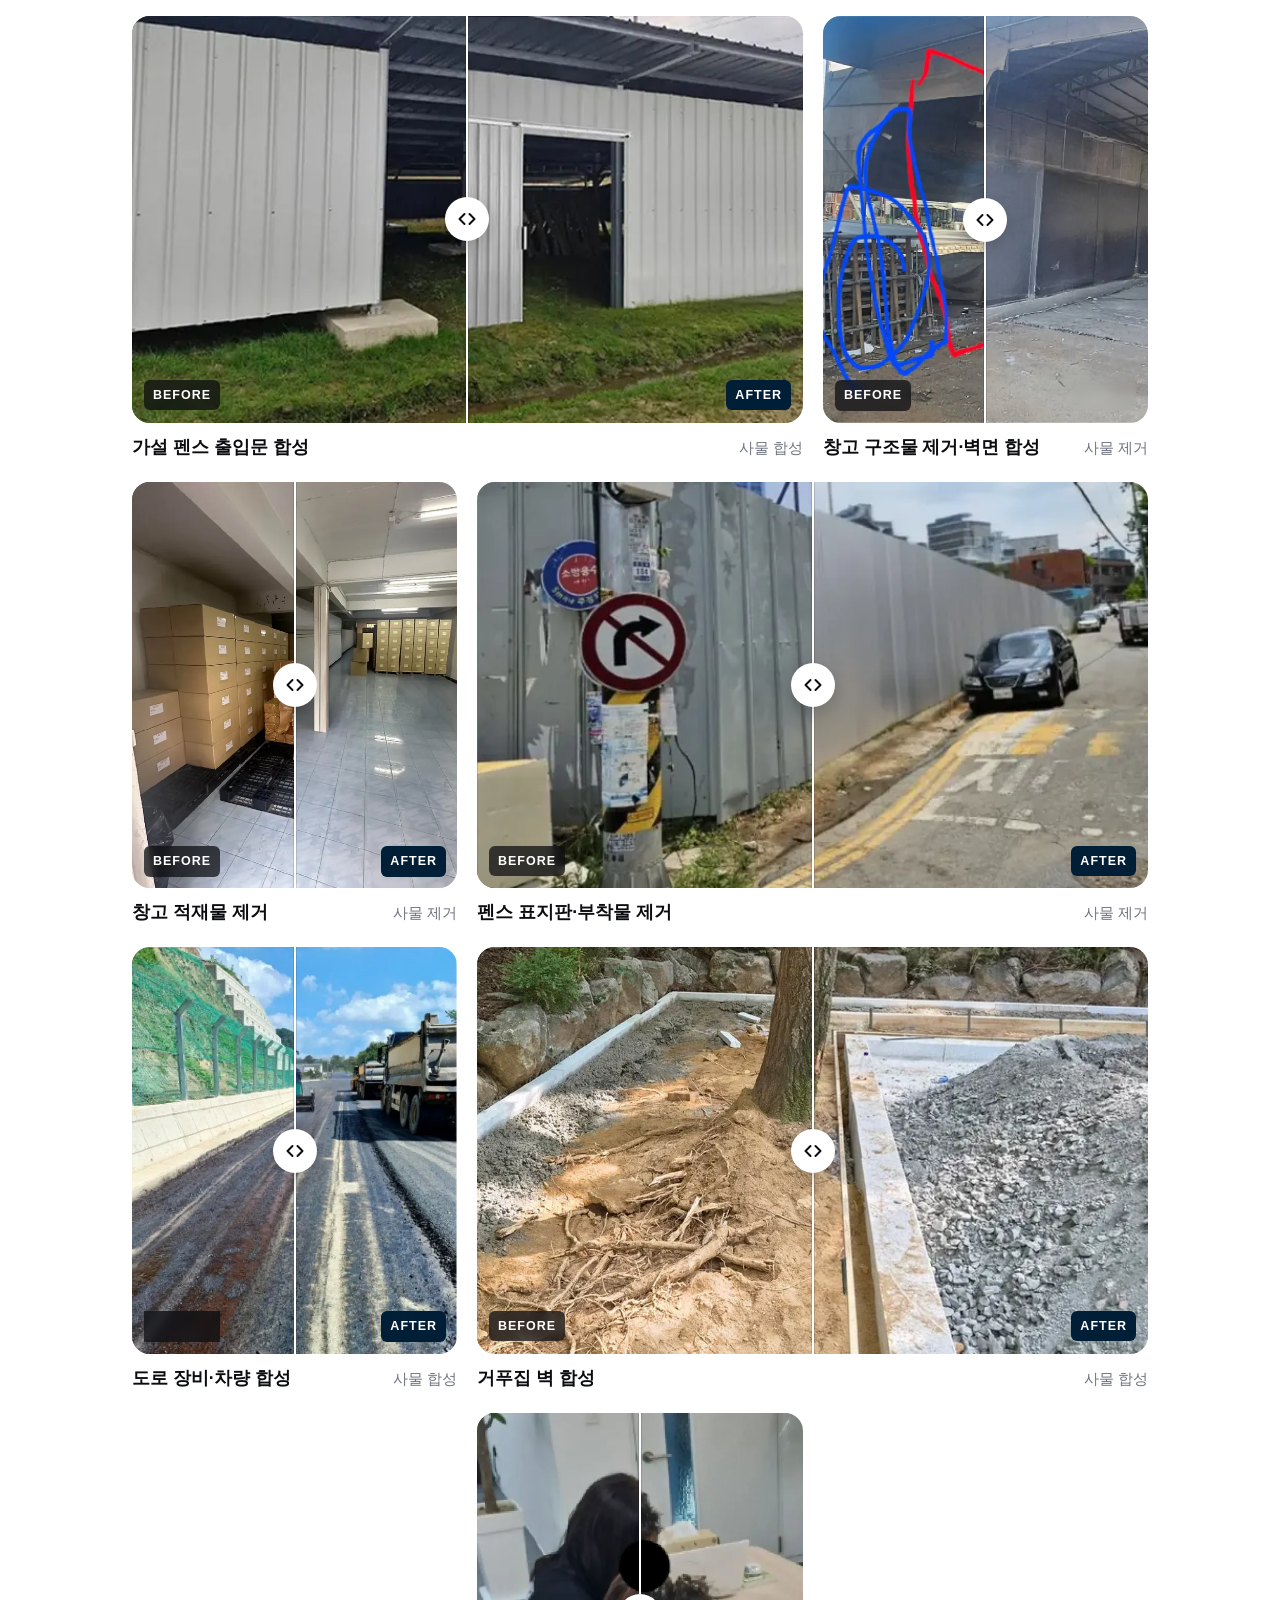
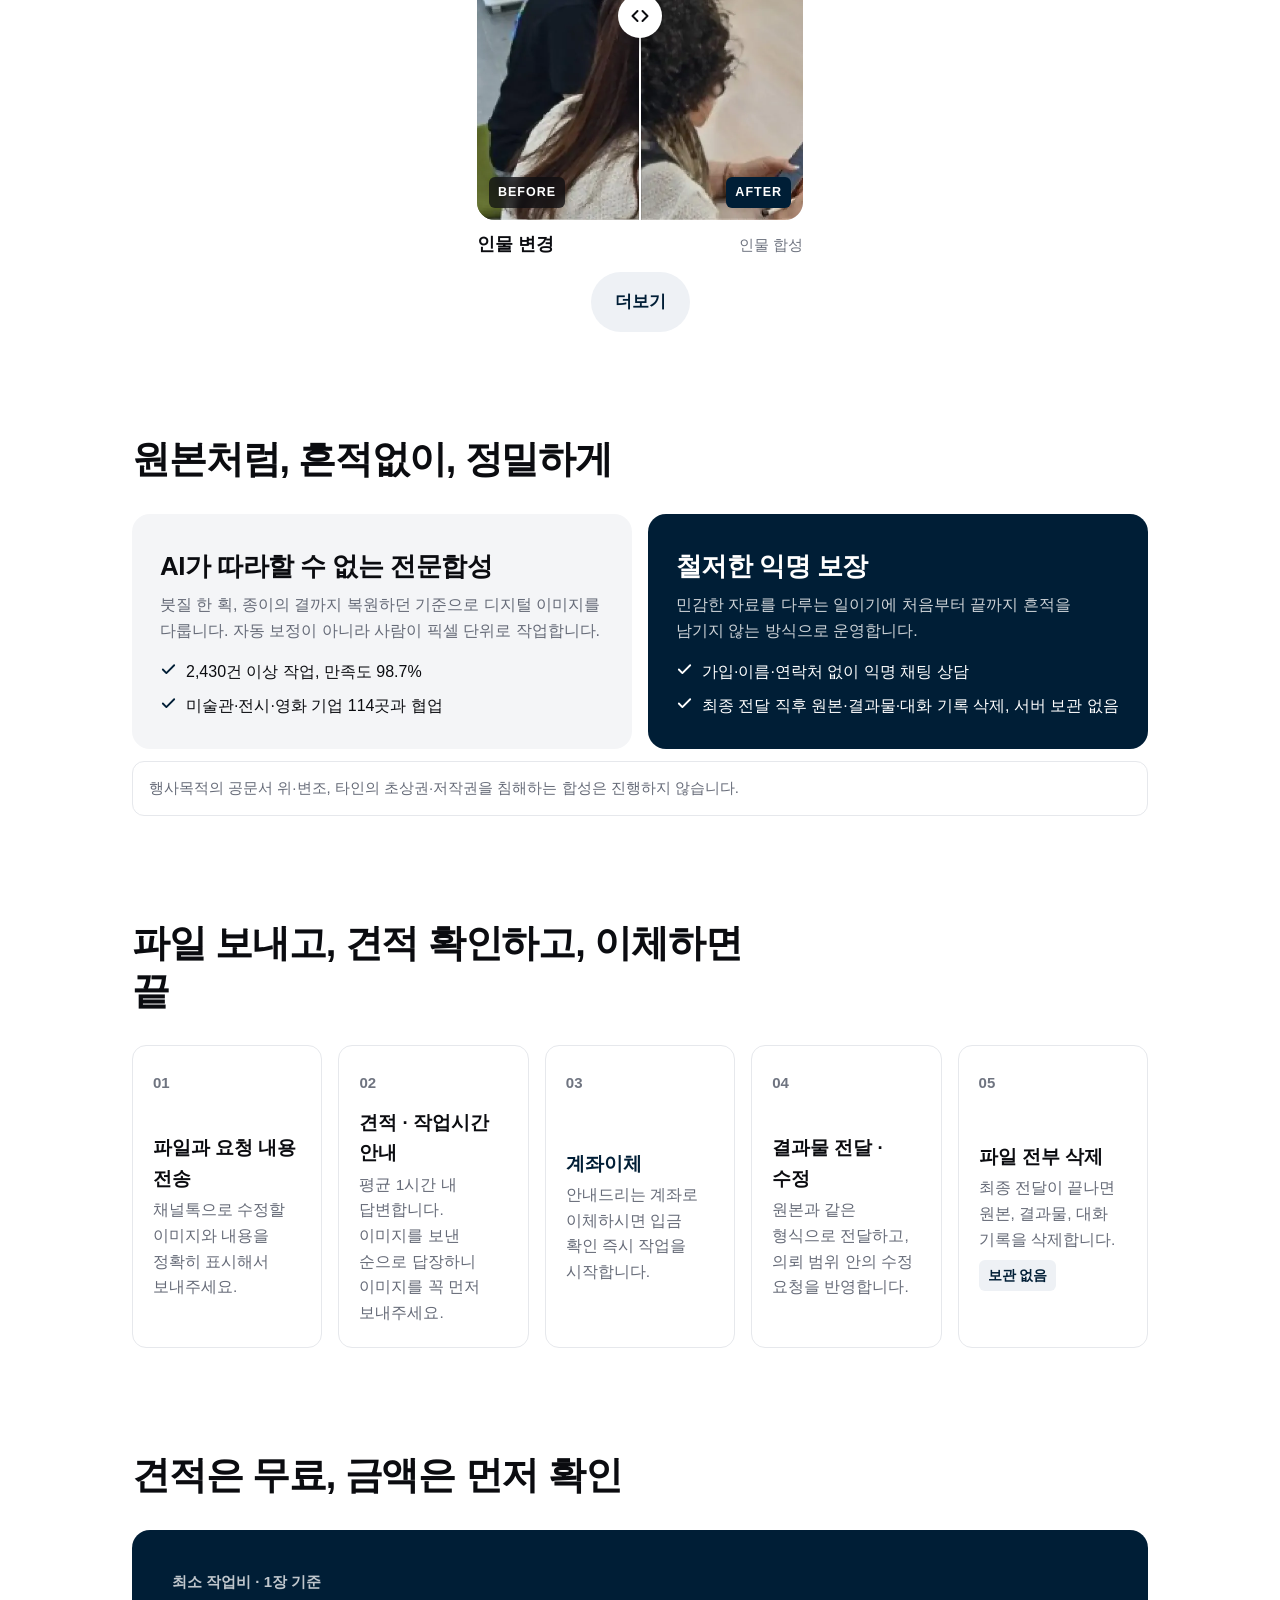
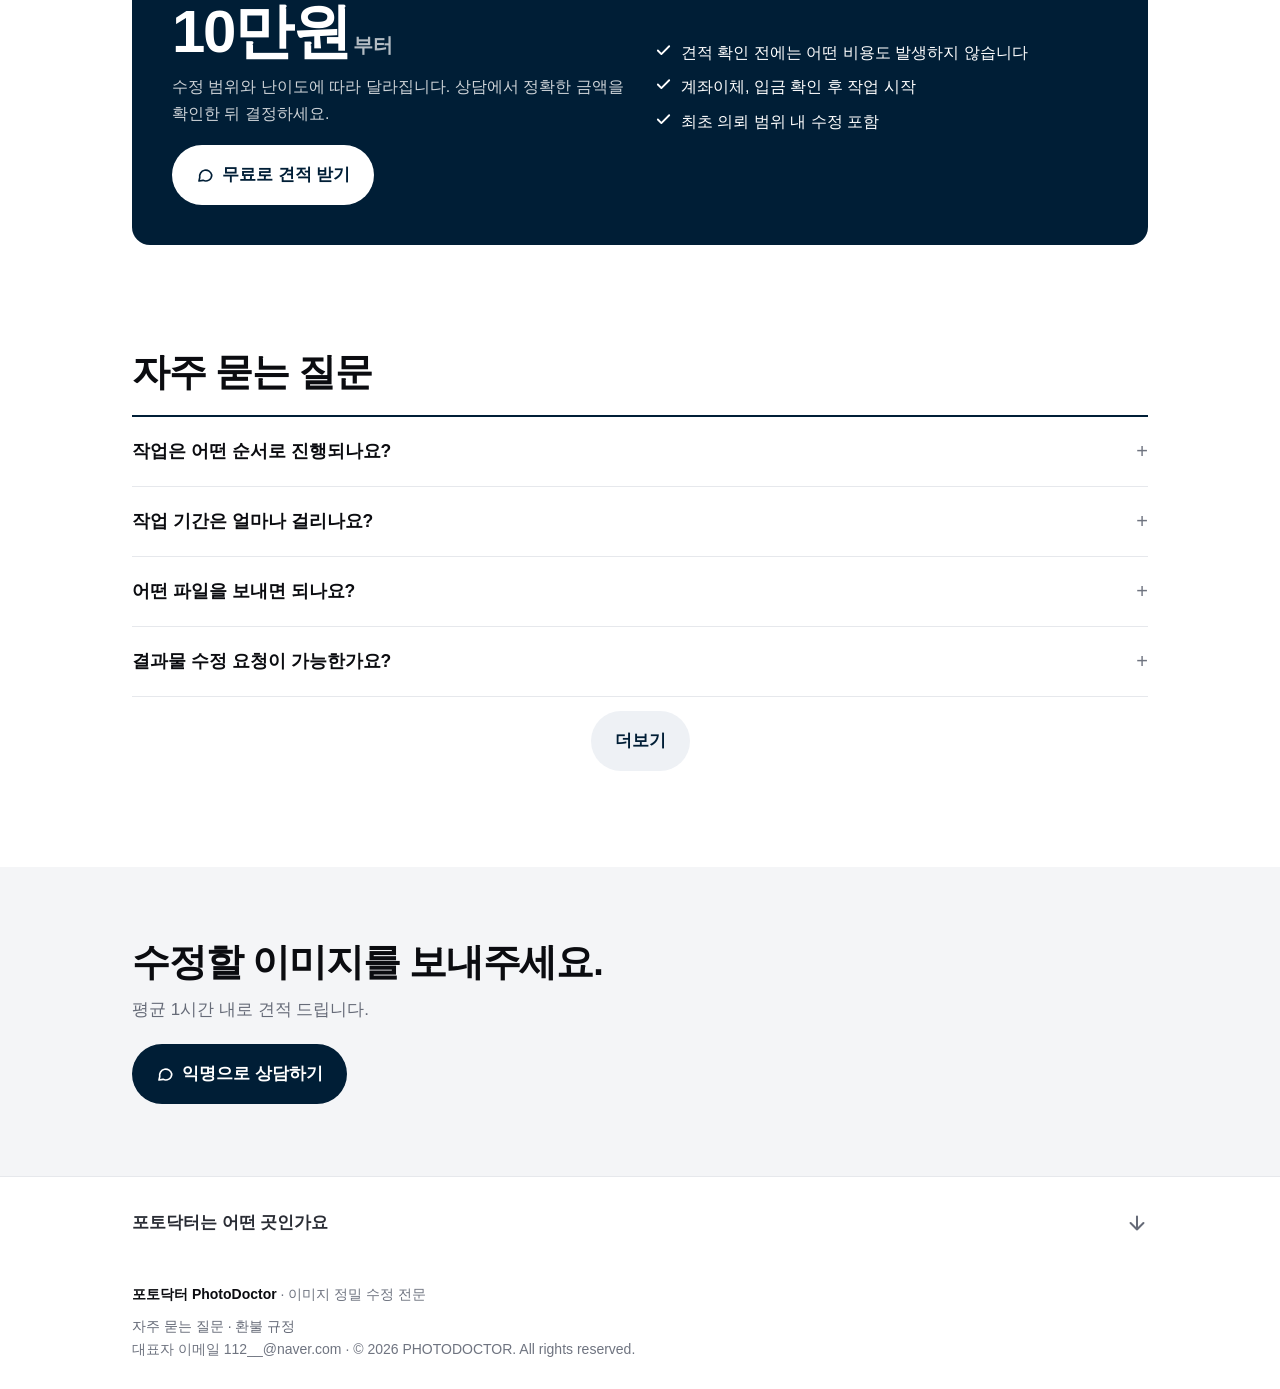
==== commit a81953f5: "auto: 2026-09-27 21:15" ====
--- a/index.html
+++ b/index.html
@@ -299,8 +299,9 @@
   .rows { margin-top: 30px; }
   .row { grid-template-columns: 48px 1fr auto; padding: 22px 0; }
   .row h3 { font-size: 21px; }
-  .cases { grid-template-columns: repeat(3, 1fr); gap: 20px; margin-top: 30px; }
+  .cases { grid-template-columns: repeat(3, 1fr); gap: 20px; margin-top: 30px; grid-auto-flow: dense; }
   .case--wide { grid-column: span 2; }
+  .case--solo { grid-column: 2; }
   .cases { align-items: start; }
   .hero__visual .ba--hero { max-width: 100%; }
   .thumbs { grid-template-columns: repeat(6, 1fr); gap: 8px; }
@@ -414,14 +415,14 @@
           <figure class="case"><div class="ba " style="--ratio:4 / 5"><div class="ba__after"><img src="img/ba/a18-after.webp" srcset="img/ba/a18-after-m.webp 640w, img/ba/a18-after.webp 1000w" sizes="(max-width: 779px) calc(100vw - 40px), 350px" width="1000" height="1249" alt="공사현장 수정 — 수정 후" loading="lazy" decoding="async"></div><div class="ba__before"><img src="img/ba/a18-before.webp" srcset="img/ba/a18-before-m.webp 640w, img/ba/a18-before.webp 1000w" sizes="(max-width: 779px) calc(100vw - 40px), 350px" width="1000" height="1249" alt="공사현장 수정 — 수정 전" loading="lazy" decoding="async"></div><div class="ba__handle"></div><span class="ba__lbl ba__lbl--b">BEFORE</span><span class="ba__lbl ba__lbl--a">AFTER</span><input type="range" min="0" max="100" value="50" aria-label="공사현장 수정 전후 비교 슬라이더"></div><figcaption><h3>공사현장 수정</h3><span>배경 합성</span></figcaption></figure>
           <figure class="case case--wide"><div class="ba " style="--ratio:165 / 100"><div class="ba__after"><img src="img/ba/a11-after.webp" srcset="img/ba/a11-after-m.webp 640w, img/ba/a11-after.webp 1000w" sizes="(max-width: 779px) calc(100vw - 40px), 700px" width="1000" height="606" alt="가설 펜스 출입문 합성 — 수정 후" loading="lazy" decoding="async"></div><div class="ba__before"><img src="img/ba/a11-before.webp" srcset="img/ba/a11-before-m.webp 640w, img/ba/a11-before.webp 1000w" sizes="(max-width: 779px) calc(100vw - 40px), 700px" width="1000" height="606" alt="가설 펜스 출입문 합성 — 수정 전" loading="lazy" decoding="async"></div><div class="ba__handle"></div><span class="ba__lbl ba__lbl--b">BEFORE</span><span class="ba__lbl ba__lbl--a">AFTER</span><input type="range" min="0" max="100" value="50" aria-label="가설 펜스 출입문 합성 전후 비교 슬라이더"></div><figcaption><h3>가설 펜스 출입문 합성</h3><span>사물 합성</span></figcaption></figure>
           <figure class="case"><div class="ba " style="--ratio:4 / 5"><div class="ba__after"><img src="img/ba/a9-after.webp" srcset="img/ba/a9-after-m.webp 640w, img/ba/a9-after.webp 1000w" sizes="(max-width: 779px) calc(100vw - 40px), 350px" width="1000" height="1251" alt="창고 구조물 제거·벽면 합성 — 수정 후" loading="lazy" decoding="async"></div><div class="ba__before"><img src="img/ba/a9-before.webp" srcset="img/ba/a9-before-m.webp 640w, img/ba/a9-before.webp 1000w" sizes="(max-width: 779px) calc(100vw - 40px), 350px" width="1000" height="1251" alt="창고 구조물 제거·벽면 합성 — 수정 전" loading="lazy" decoding="async"></div><div class="ba__handle"></div><span class="ba__lbl ba__lbl--b">BEFORE</span><span class="ba__lbl ba__lbl--a">AFTER</span><input type="range" min="0" max="100" value="50" aria-label="창고 구조물 제거·벽면 합성 전후 비교 슬라이더"></div><figcaption><h3>창고 구조물 제거·벽면 합성</h3><span>사물 제거</span></figcaption></figure>
-          <figure class="case case--wide"><div class="ba " style="--ratio:165 / 100"><div class="ba__after"><img src="img/ba/a12-after.webp" srcset="img/ba/a12-after-m.webp 640w, img/ba/a12-after.webp 823w" sizes="(max-width: 779px) calc(100vw - 40px), 700px" width="823" height="499" alt="공사장 펜스 제거 — 수정 후" loading="lazy" decoding="async"></div><div class="ba__before"><img src="img/ba/a12-before.webp" srcset="img/ba/a12-before-m.webp 640w, img/ba/a12-before.webp 823w" sizes="(max-width: 779px) calc(100vw - 40px), 700px" width="823" height="499" alt="공사장 펜스 제거 — 수정 전" loading="lazy" decoding="async"></div><div class="ba__handle"></div><span class="ba__lbl ba__lbl--b">BEFORE</span><span class="ba__lbl ba__lbl--a">AFTER</span><input type="range" min="0" max="100" value="50" aria-label="공사장 펜스 제거 전후 비교 슬라이더"></div><figcaption><h3>공사장 펜스 제거</h3><span>사물 제거</span></figcaption></figure>
           <figure class="case"><div class="ba " style="--ratio:4 / 5"><div class="ba__after"><img src="img/ba/a15-after.webp" srcset="img/ba/a15-after-m.webp 640w, img/ba/a15-after.webp 1000w" sizes="(max-width: 779px) calc(100vw - 40px), 350px" width="1000" height="1250" alt="창고 적재물 제거 — 수정 후" loading="lazy" decoding="async"></div><div class="ba__before"><img src="img/ba/a15-before.webp" srcset="img/ba/a15-before-m.webp 640w, img/ba/a15-before.webp 1000w" sizes="(max-width: 779px) calc(100vw - 40px), 350px" width="1000" height="1250" alt="창고 적재물 제거 — 수정 전" loading="lazy" decoding="async"></div><div class="ba__handle"></div><span class="ba__lbl ba__lbl--b">BEFORE</span><span class="ba__lbl ba__lbl--a">AFTER</span><input type="range" min="0" max="100" value="50" aria-label="창고 적재물 제거 전후 비교 슬라이더"></div><figcaption><h3>창고 적재물 제거</h3><span>사물 제거</span></figcaption></figure>
           <figure class="case case--wide"><div class="ba " style="--ratio:165 / 100"><div class="ba__after"><img src="img/ba/a13-after.webp" srcset="img/ba/a13-after-m.webp 640w, img/ba/a13-after.webp 1000w" sizes="(max-width: 779px) calc(100vw - 40px), 700px" width="1000" height="606" alt="펜스 표지판·부착물 제거 — 수정 후" loading="lazy" decoding="async"></div><div class="ba__before"><img src="img/ba/a13-before.webp" srcset="img/ba/a13-before-m.webp 640w, img/ba/a13-before.webp 1000w" sizes="(max-width: 779px) calc(100vw - 40px), 700px" width="1000" height="606" alt="펜스 표지판·부착물 제거 — 수정 전" loading="lazy" decoding="async"></div><div class="ba__handle"></div><span class="ba__lbl ba__lbl--b">BEFORE</span><span class="ba__lbl ba__lbl--a">AFTER</span><input type="range" min="0" max="100" value="50" aria-label="펜스 표지판·부착물 제거 전후 비교 슬라이더"></div><figcaption><h3>펜스 표지판·부착물 제거</h3><span>사물 제거</span></figcaption></figure>
           <figure class="case"><div class="ba " style="--ratio:4 / 5"><div class="ba__after"><img src="img/ba/a10-after.webp" srcset="img/ba/a10-after-m.webp 640w, img/ba/a10-after.webp 1000w" sizes="(max-width: 779px) calc(100vw - 40px), 350px" width="1000" height="1250" alt="도로 장비·차량 합성 — 수정 후" loading="lazy" decoding="async"></div><div class="ba__before"><img src="img/ba/a10-before.webp" srcset="img/ba/a10-before-m.webp 640w, img/ba/a10-before.webp 1000w" sizes="(max-width: 779px) calc(100vw - 40px), 350px" width="1000" height="1250" alt="도로 장비·차량 합성 — 수정 전" loading="lazy" decoding="async"></div><div class="ba__handle"></div><span class="ba__lbl ba__lbl--b">BEFORE</span><span class="ba__lbl ba__lbl--a">AFTER</span><input type="range" min="0" max="100" value="50" aria-label="도로 장비·차량 합성 전후 비교 슬라이더"></div><figcaption><h3>도로 장비·차량 합성</h3><span>사물 합성</span></figcaption></figure>
           <figure class="case case--wide"><div class="ba " style="--ratio:165 / 100"><div class="ba__after"><img src="img/ba/a14-after.webp" srcset="img/ba/a14-after-m.webp 640w, img/ba/a14-after.webp 954w" sizes="(max-width: 779px) calc(100vw - 40px), 700px" width="954" height="578" alt="거푸집 벽 합성 — 수정 후" loading="lazy" decoding="async"></div><div class="ba__before"><img src="img/ba/a14-before.webp" srcset="img/ba/a14-before-m.webp 640w, img/ba/a14-before.webp 954w" sizes="(max-width: 779px) calc(100vw - 40px), 700px" width="954" height="578" alt="거푸집 벽 합성 — 수정 전" loading="lazy" decoding="async"></div><div class="ba__handle"></div><span class="ba__lbl ba__lbl--b">BEFORE</span><span class="ba__lbl ba__lbl--a">AFTER</span><input type="range" min="0" max="100" value="50" aria-label="거푸집 벽 합성 전후 비교 슬라이더"></div><figcaption><h3>거푸집 벽 합성</h3><span>사물 합성</span></figcaption></figure>
-          <figure class="case"><div class="ba " style="--ratio:4 / 5"><div class="ba__after"><img src="img/ba/a8-after.webp" srcset="img/ba/a8-after-m.webp 640w, img/ba/a8-after.webp 945w" sizes="(max-width: 779px) calc(100vw - 40px), 350px" width="945" height="1182" alt="인물 변경 — 수정 후" loading="lazy" decoding="async"></div><div class="ba__before"><img src="img/ba/a8-before.webp" srcset="img/ba/a8-before-m.webp 640w, img/ba/a8-before.webp 945w" sizes="(max-width: 779px) calc(100vw - 40px), 350px" width="945" height="1182" alt="인물 변경 — 수정 전" loading="lazy" decoding="async"></div><div class="ba__handle"></div><span class="ba__lbl ba__lbl--b">BEFORE</span><span class="ba__lbl ba__lbl--a">AFTER</span><input type="range" min="0" max="100" value="50" aria-label="인물 변경 전후 비교 슬라이더"></div><figcaption><h3>인물 변경</h3><span>인물 합성</span></figcaption></figure>
+          <figure class="case case--solo"><div class="ba " style="--ratio:4 / 5"><div class="ba__after"><img src="img/ba/a8-after.webp" srcset="img/ba/a8-after-m.webp 640w, img/ba/a8-after.webp 945w" sizes="(max-width: 779px) calc(100vw - 40px), 350px" width="945" height="1182" alt="인물 변경 — 수정 후" loading="lazy" decoding="async"></div><div class="ba__before"><img src="img/ba/a8-before.webp" srcset="img/ba/a8-before-m.webp 640w, img/ba/a8-before.webp 945w" sizes="(max-width: 779px) calc(100vw - 40px), 350px" width="945" height="1182" alt="인물 변경 — 수정 전" loading="lazy" decoding="async"></div><div class="ba__handle"></div><span class="ba__lbl ba__lbl--b">BEFORE</span><span class="ba__lbl ba__lbl--a">AFTER</span><input type="range" min="0" max="100" value="50" aria-label="인물 변경 전후 비교 슬라이더"></div><figcaption><h3>인물 변경</h3><span>인물 합성</span></figcaption></figure>
         </div>
         <div class="thumbs gallery" id="thumbs">
+          <figure class="g" data-full="img/gallery/a12-full.jpg"><img src="img/gallery/a12-thumb.webp" width="604" height="449" alt="포토닥터 공사장 펜스 제거 작업 사례 Before / After" loading="lazy" decoding="async"></figure>
           <figure class="g" data-full="img/gallery/06-full.jpg"><img src="img/gallery/06-thumb.webp" width="600" height="449" alt="포토닥터 인물 보정 작업 사례 6 Before / After" loading="lazy" decoding="async"></figure>
           <figure class="g" data-full="img/gallery/07-full.jpg"><img src="img/gallery/07-thumb.webp" width="600" height="600" alt="포토닥터 문서 수정 작업 사례 7 Before / After" loading="lazy" decoding="async"></figure>
           <figure class="g" data-full="img/gallery/12-full.jpg"><img src="img/gallery/12-thumb.webp" width="600" height="400" alt="포토닥터 사진 수정 작업 사례 12 Before / After" loading="lazy" decoding="async"></figure>
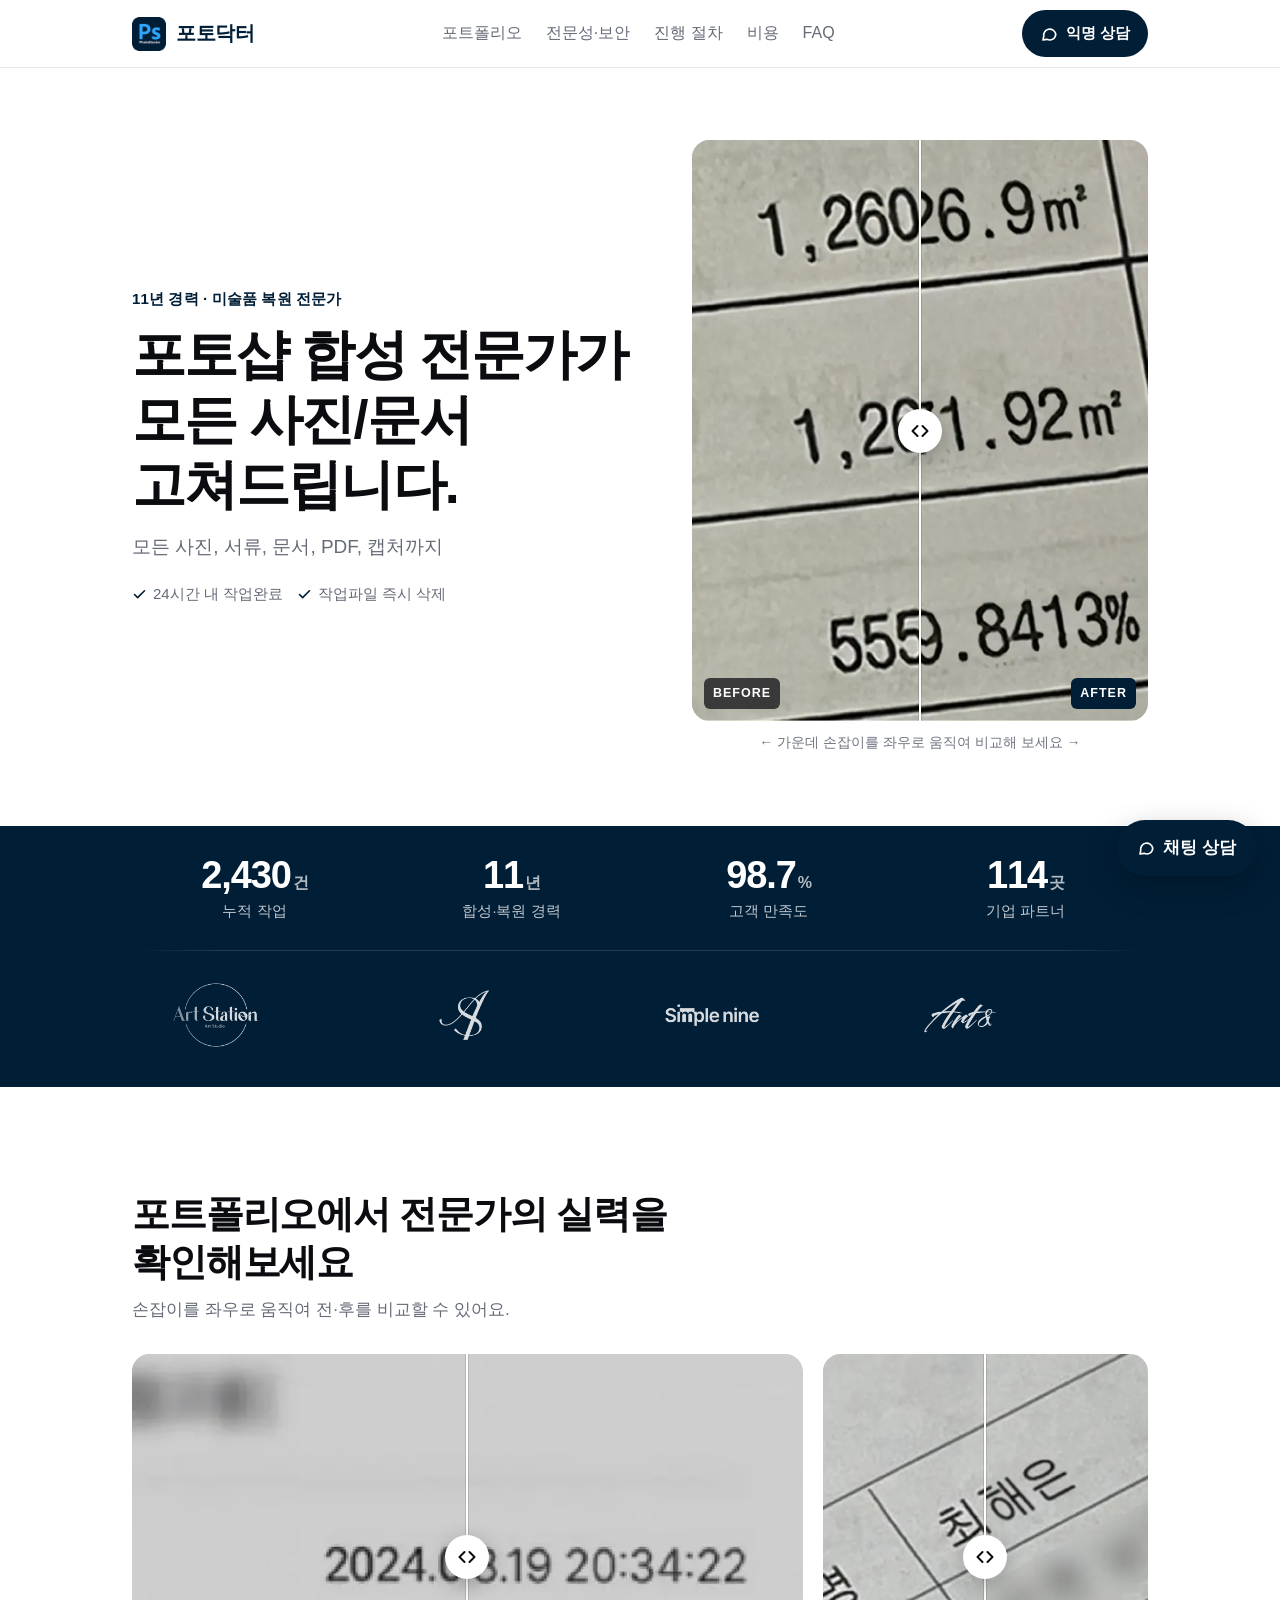
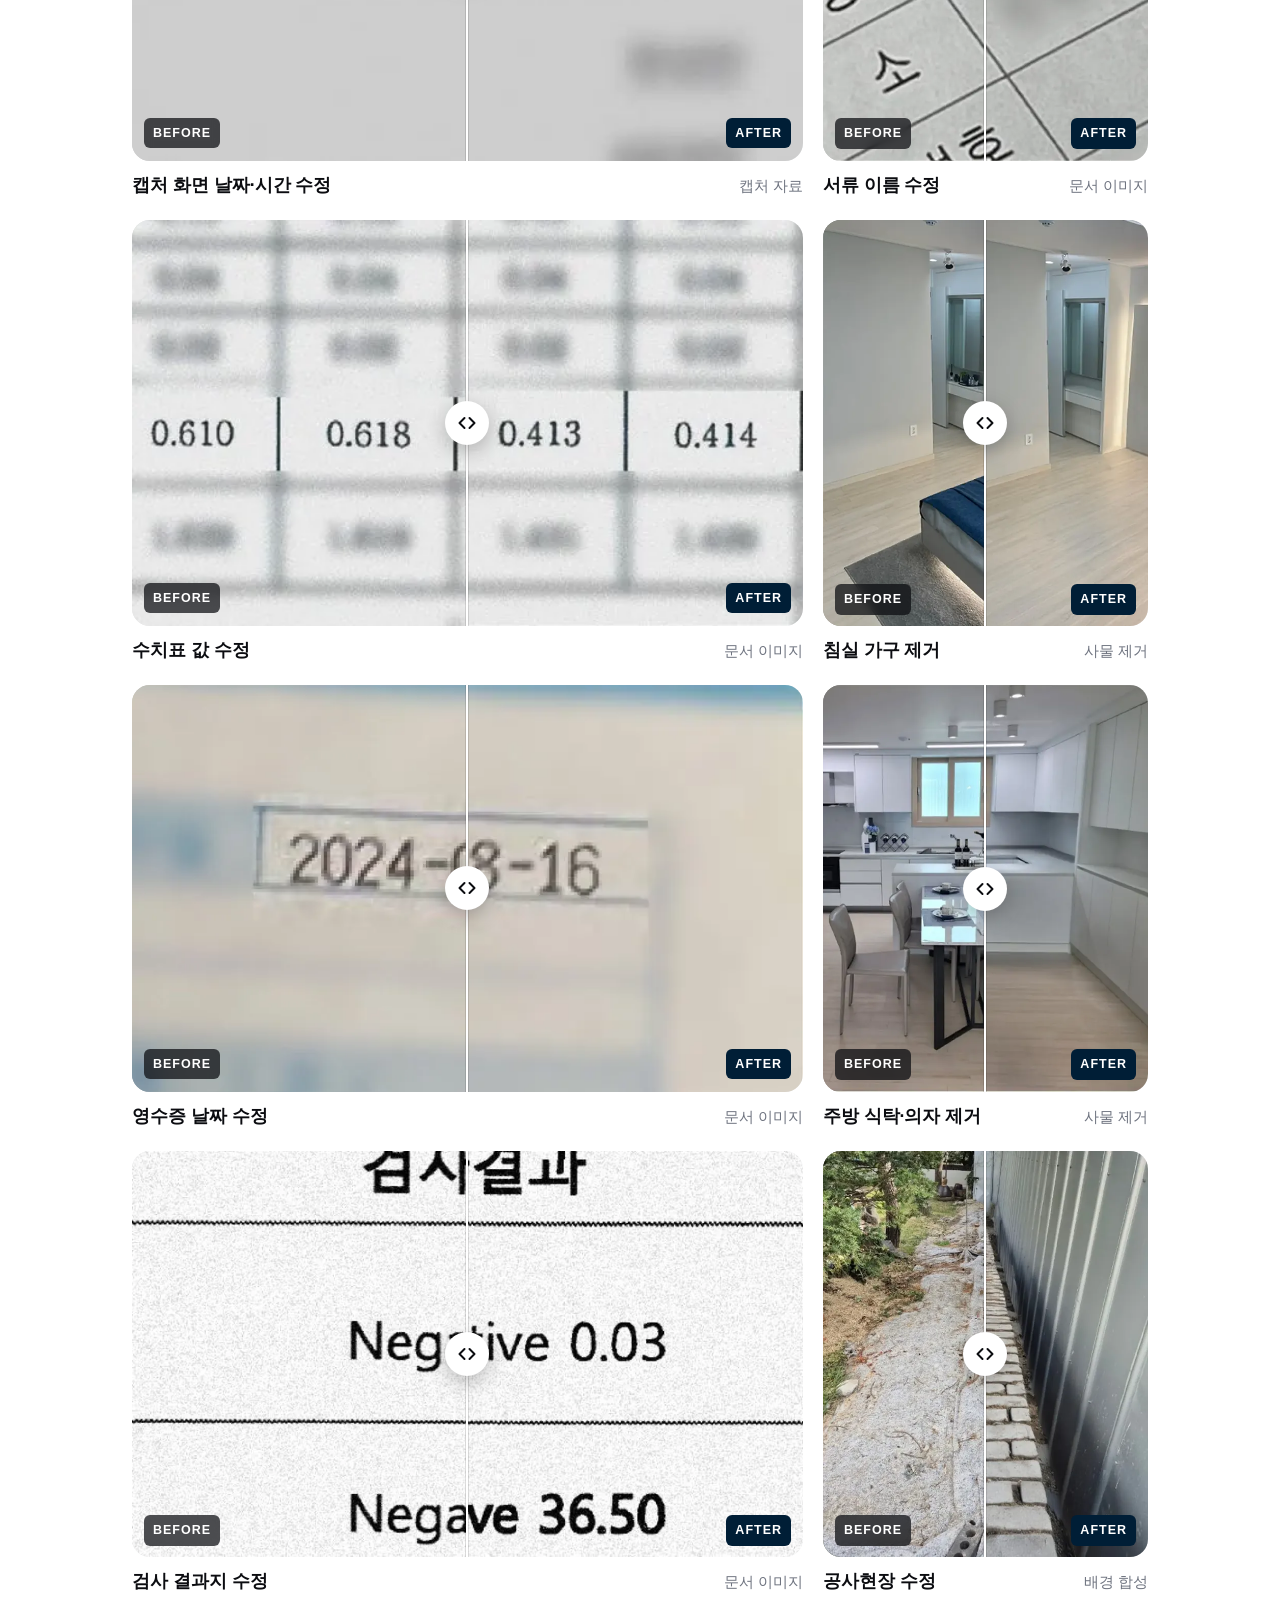
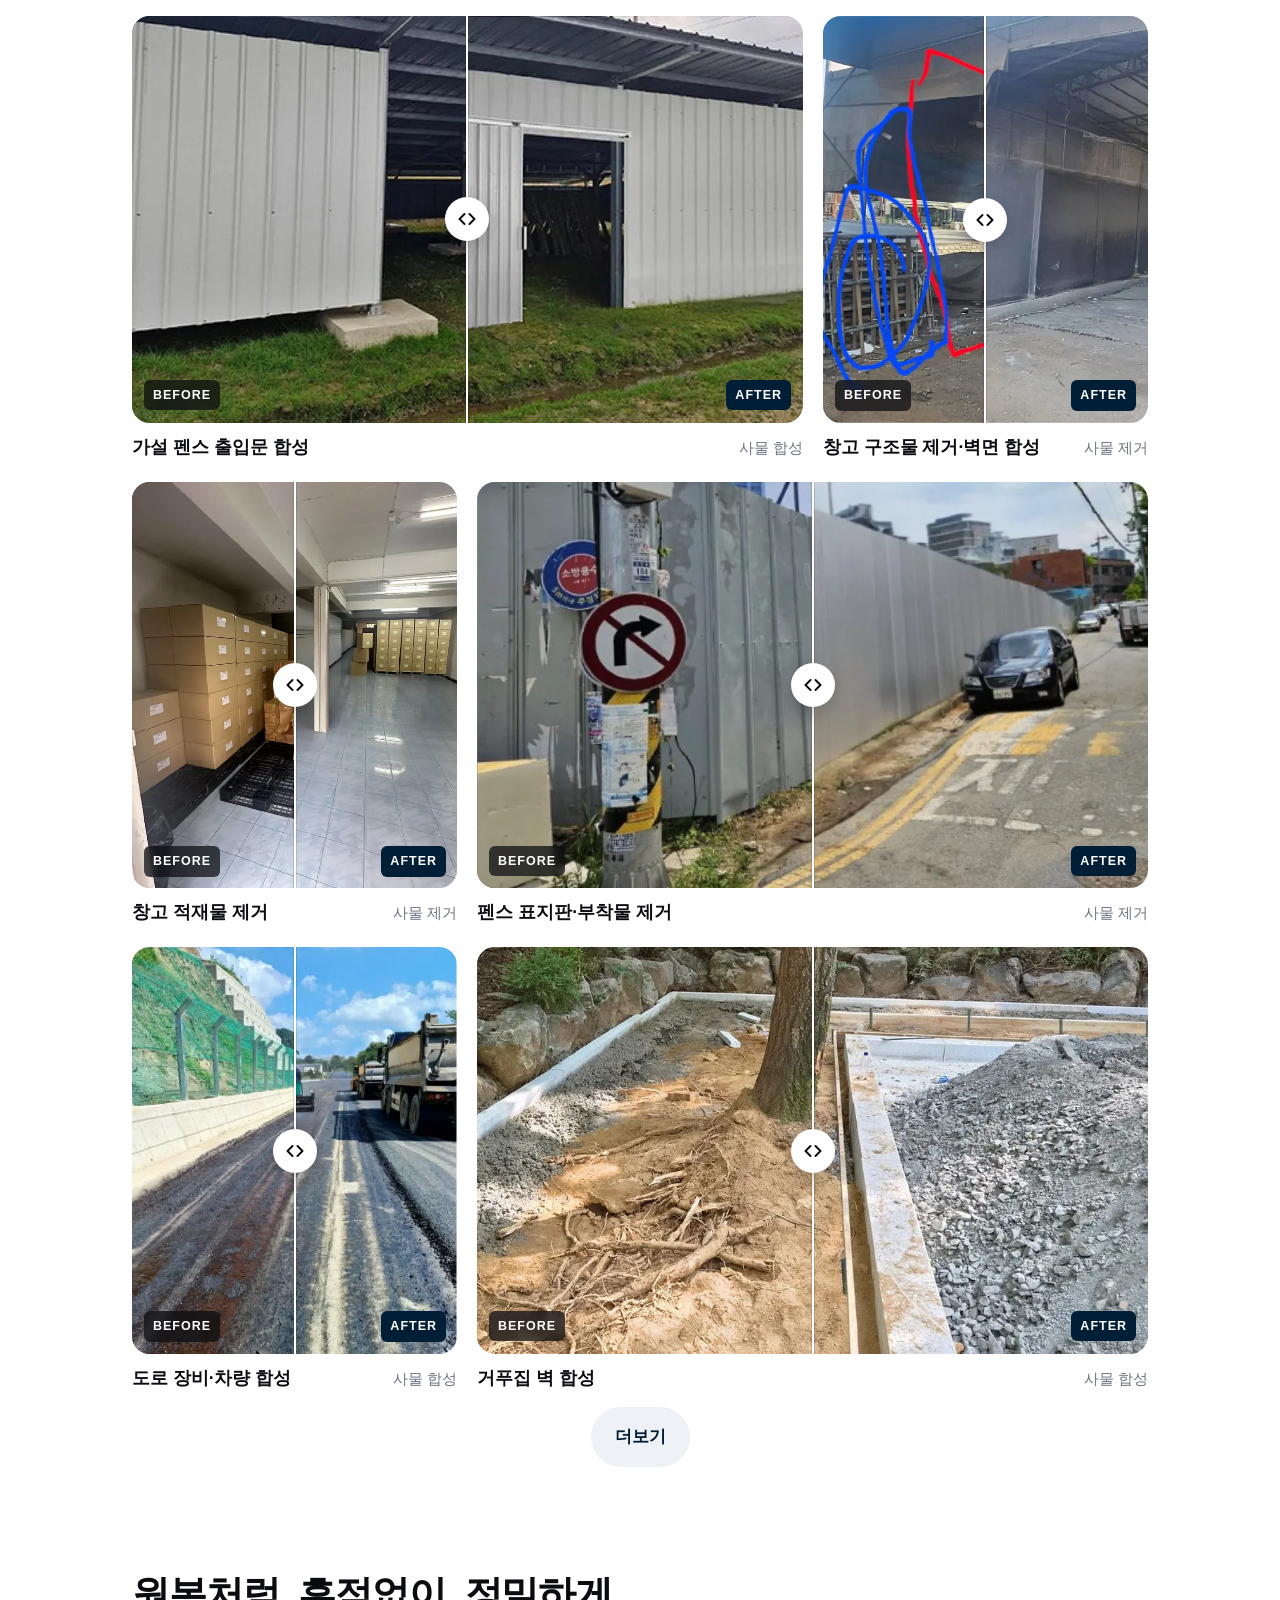
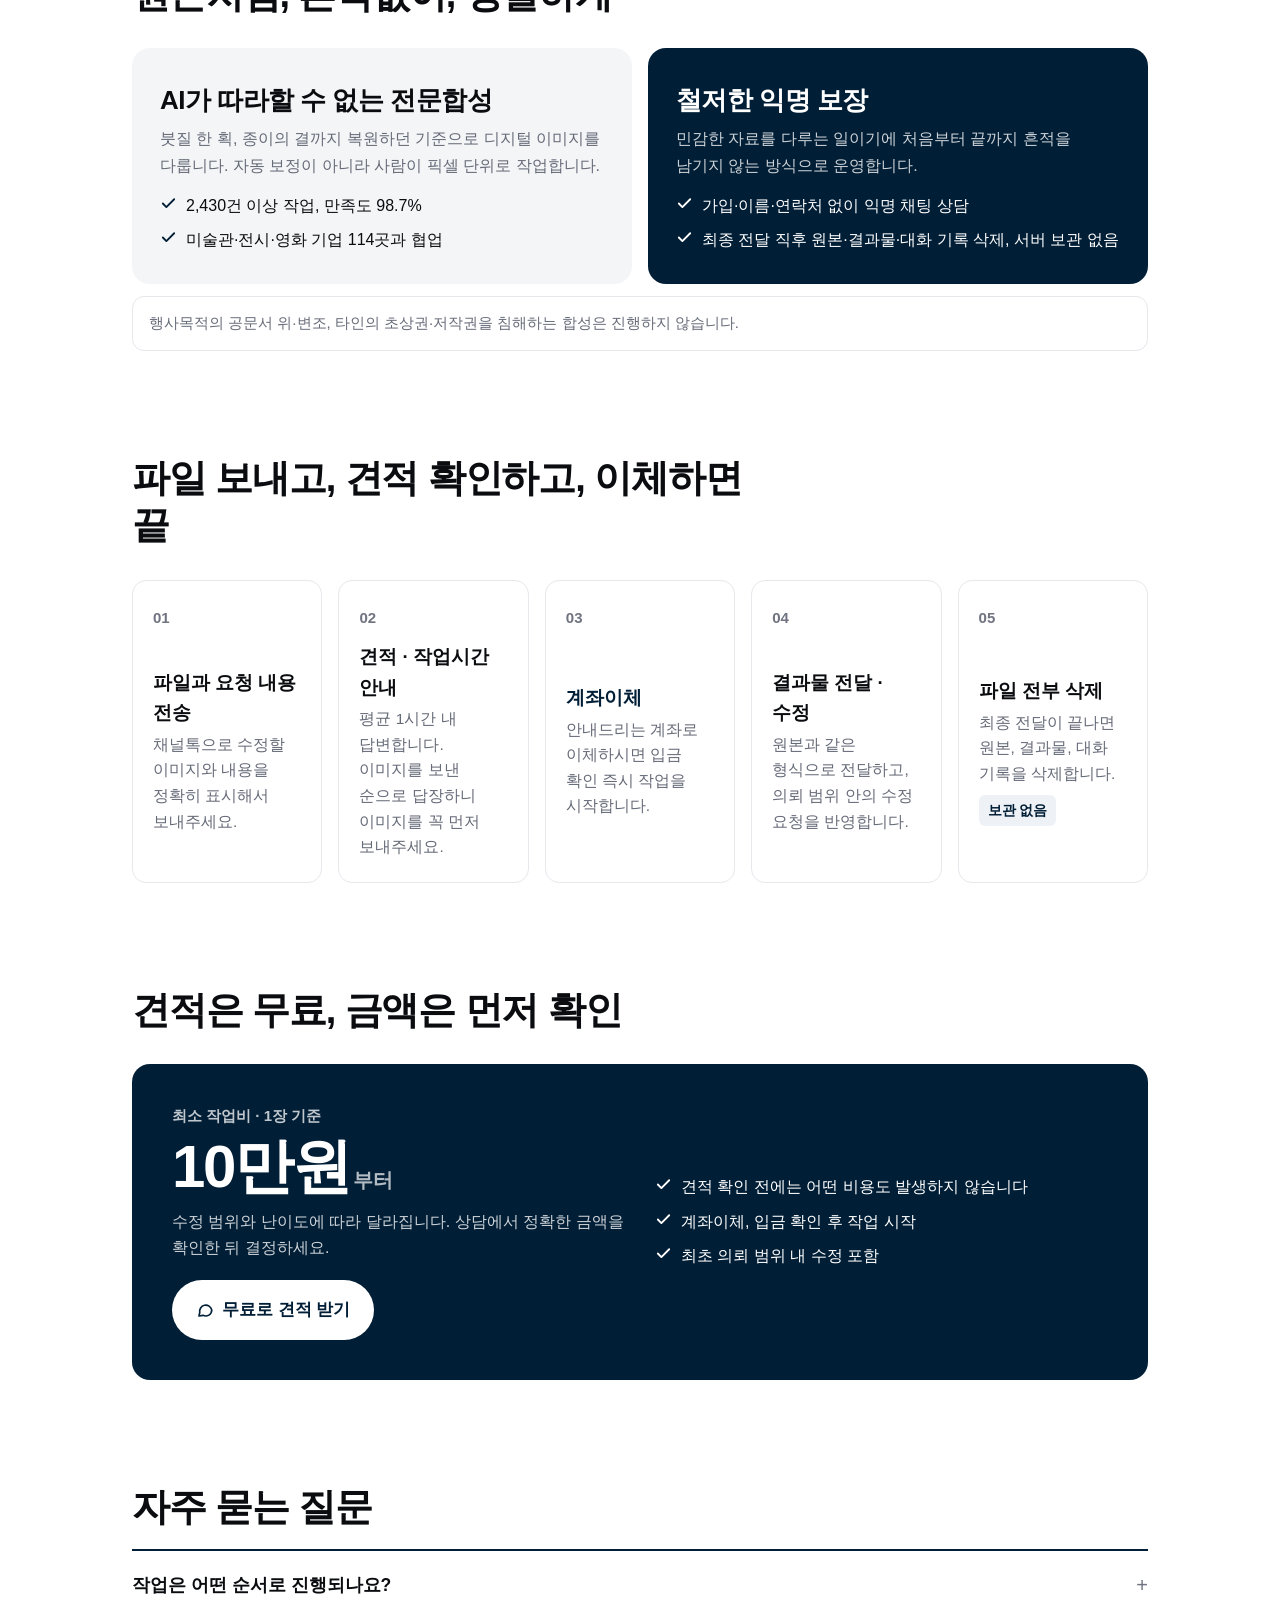
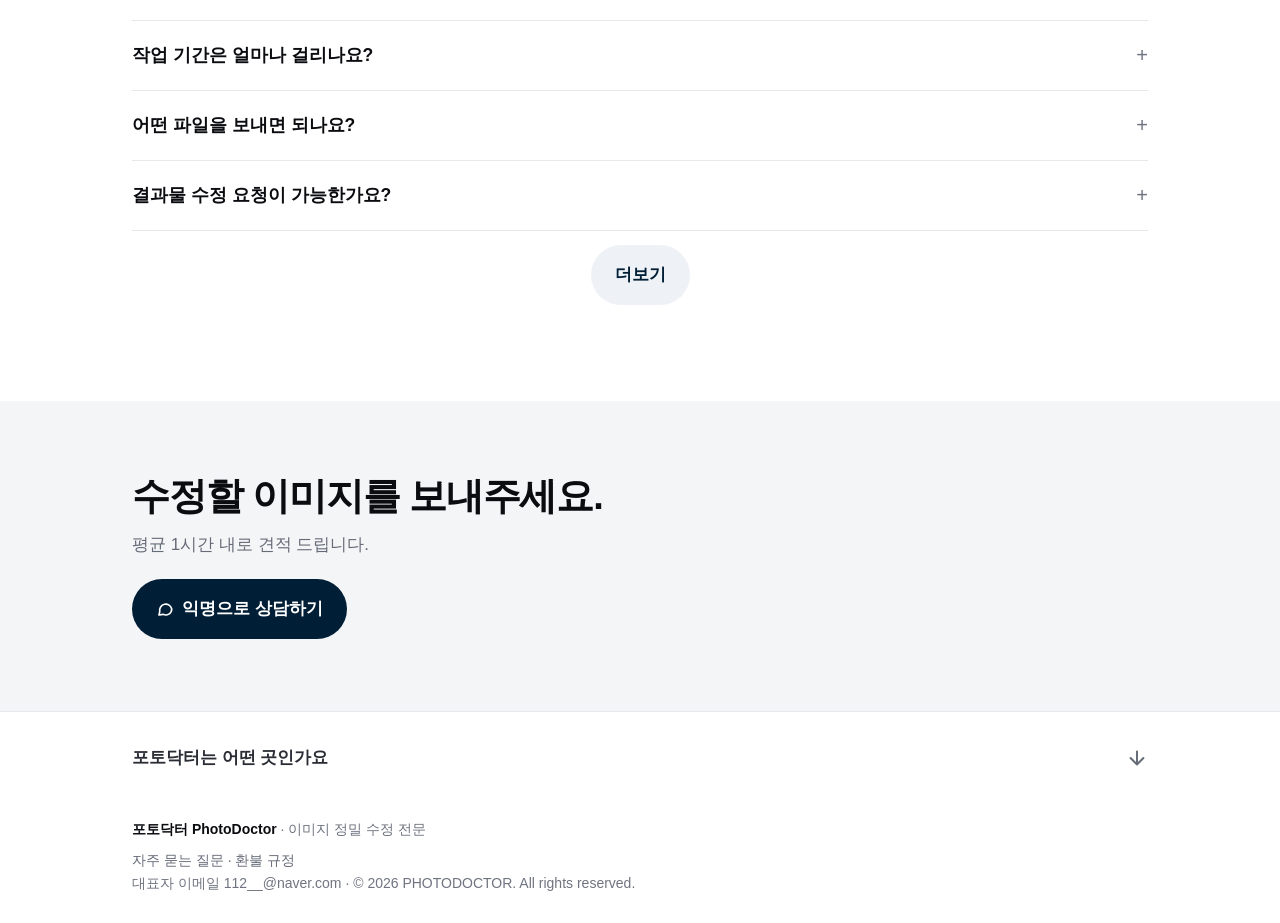
==== commit 399041bf: "auto: 2026-09-27 21:21" ====
--- a/index.html
+++ b/index.html
@@ -301,7 +301,6 @@
   .row h3 { font-size: 21px; }
   .cases { grid-template-columns: repeat(3, 1fr); gap: 20px; margin-top: 30px; grid-auto-flow: dense; }
   .case--wide { grid-column: span 2; }
-  .case--solo { grid-column: 2; }
   .cases { align-items: start; }
   .hero__visual .ba--hero { max-width: 100%; }
   .thumbs { grid-template-columns: repeat(6, 1fr); gap: 8px; }
@@ -419,10 +418,10 @@
           <figure class="case case--wide"><div class="ba " style="--ratio:165 / 100"><div class="ba__after"><img src="img/ba/a13-after.webp" srcset="img/ba/a13-after-m.webp 640w, img/ba/a13-after.webp 1000w" sizes="(max-width: 779px) calc(100vw - 40px), 700px" width="1000" height="606" alt="펜스 표지판·부착물 제거 — 수정 후" loading="lazy" decoding="async"></div><div class="ba__before"><img src="img/ba/a13-before.webp" srcset="img/ba/a13-before-m.webp 640w, img/ba/a13-before.webp 1000w" sizes="(max-width: 779px) calc(100vw - 40px), 700px" width="1000" height="606" alt="펜스 표지판·부착물 제거 — 수정 전" loading="lazy" decoding="async"></div><div class="ba__handle"></div><span class="ba__lbl ba__lbl--b">BEFORE</span><span class="ba__lbl ba__lbl--a">AFTER</span><input type="range" min="0" max="100" value="50" aria-label="펜스 표지판·부착물 제거 전후 비교 슬라이더"></div><figcaption><h3>펜스 표지판·부착물 제거</h3><span>사물 제거</span></figcaption></figure>
           <figure class="case"><div class="ba " style="--ratio:4 / 5"><div class="ba__after"><img src="img/ba/a10-after.webp" srcset="img/ba/a10-after-m.webp 640w, img/ba/a10-after.webp 1000w" sizes="(max-width: 779px) calc(100vw - 40px), 350px" width="1000" height="1250" alt="도로 장비·차량 합성 — 수정 후" loading="lazy" decoding="async"></div><div class="ba__before"><img src="img/ba/a10-before.webp" srcset="img/ba/a10-before-m.webp 640w, img/ba/a10-before.webp 1000w" sizes="(max-width: 779px) calc(100vw - 40px), 350px" width="1000" height="1250" alt="도로 장비·차량 합성 — 수정 전" loading="lazy" decoding="async"></div><div class="ba__handle"></div><span class="ba__lbl ba__lbl--b">BEFORE</span><span class="ba__lbl ba__lbl--a">AFTER</span><input type="range" min="0" max="100" value="50" aria-label="도로 장비·차량 합성 전후 비교 슬라이더"></div><figcaption><h3>도로 장비·차량 합성</h3><span>사물 합성</span></figcaption></figure>
           <figure class="case case--wide"><div class="ba " style="--ratio:165 / 100"><div class="ba__after"><img src="img/ba/a14-after.webp" srcset="img/ba/a14-after-m.webp 640w, img/ba/a14-after.webp 954w" sizes="(max-width: 779px) calc(100vw - 40px), 700px" width="954" height="578" alt="거푸집 벽 합성 — 수정 후" loading="lazy" decoding="async"></div><div class="ba__before"><img src="img/ba/a14-before.webp" srcset="img/ba/a14-before-m.webp 640w, img/ba/a14-before.webp 954w" sizes="(max-width: 779px) calc(100vw - 40px), 700px" width="954" height="578" alt="거푸집 벽 합성 — 수정 전" loading="lazy" decoding="async"></div><div class="ba__handle"></div><span class="ba__lbl ba__lbl--b">BEFORE</span><span class="ba__lbl ba__lbl--a">AFTER</span><input type="range" min="0" max="100" value="50" aria-label="거푸집 벽 합성 전후 비교 슬라이더"></div><figcaption><h3>거푸집 벽 합성</h3><span>사물 합성</span></figcaption></figure>
-          <figure class="case case--solo"><div class="ba " style="--ratio:4 / 5"><div class="ba__after"><img src="img/ba/a8-after.webp" srcset="img/ba/a8-after-m.webp 640w, img/ba/a8-after.webp 945w" sizes="(max-width: 779px) calc(100vw - 40px), 350px" width="945" height="1182" alt="인물 변경 — 수정 후" loading="lazy" decoding="async"></div><div class="ba__before"><img src="img/ba/a8-before.webp" srcset="img/ba/a8-before-m.webp 640w, img/ba/a8-before.webp 945w" sizes="(max-width: 779px) calc(100vw - 40px), 350px" width="945" height="1182" alt="인물 변경 — 수정 전" loading="lazy" decoding="async"></div><div class="ba__handle"></div><span class="ba__lbl ba__lbl--b">BEFORE</span><span class="ba__lbl ba__lbl--a">AFTER</span><input type="range" min="0" max="100" value="50" aria-label="인물 변경 전후 비교 슬라이더"></div><figcaption><h3>인물 변경</h3><span>인물 합성</span></figcaption></figure>
         </div>
         <div class="thumbs gallery" id="thumbs">
           <figure class="g" data-full="img/gallery/a12-full.jpg"><img src="img/gallery/a12-thumb.webp" width="604" height="449" alt="포토닥터 공사장 펜스 제거 작업 사례 Before / After" loading="lazy" decoding="async"></figure>
+          <figure class="g" data-full="img/gallery/a8-full.jpg"><img src="img/gallery/a8-thumb.webp" width="604" height="449" alt="포토닥터 인물 변경 작업 사례 Before / After" loading="lazy" decoding="async"></figure>
           <figure class="g" data-full="img/gallery/06-full.jpg"><img src="img/gallery/06-thumb.webp" width="600" height="449" alt="포토닥터 인물 보정 작업 사례 6 Before / After" loading="lazy" decoding="async"></figure>
           <figure class="g" data-full="img/gallery/07-full.jpg"><img src="img/gallery/07-thumb.webp" width="600" height="600" alt="포토닥터 문서 수정 작업 사례 7 Before / After" loading="lazy" decoding="async"></figure>
           <figure class="g" data-full="img/gallery/12-full.jpg"><img src="img/gallery/12-thumb.webp" width="600" height="400" alt="포토닥터 사진 수정 작업 사례 12 Before / After" loading="lazy" decoding="async"></figure>
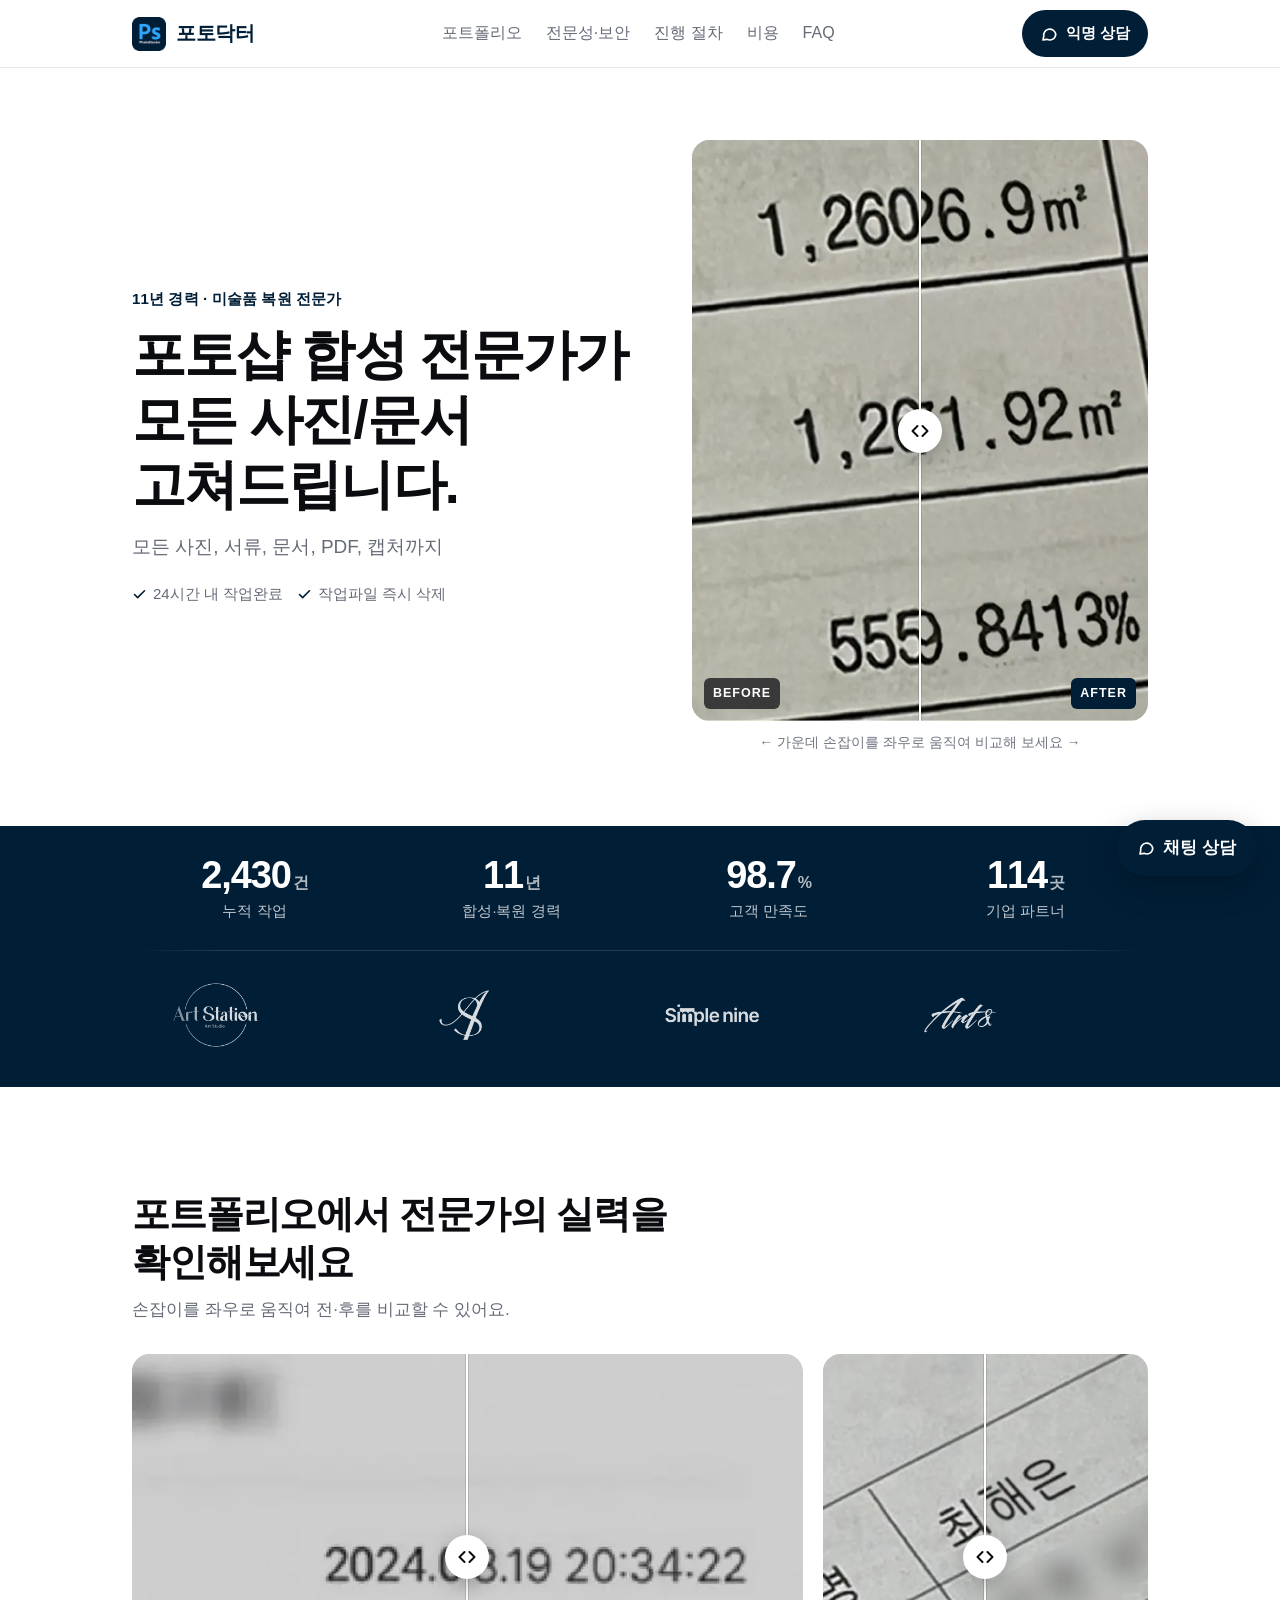
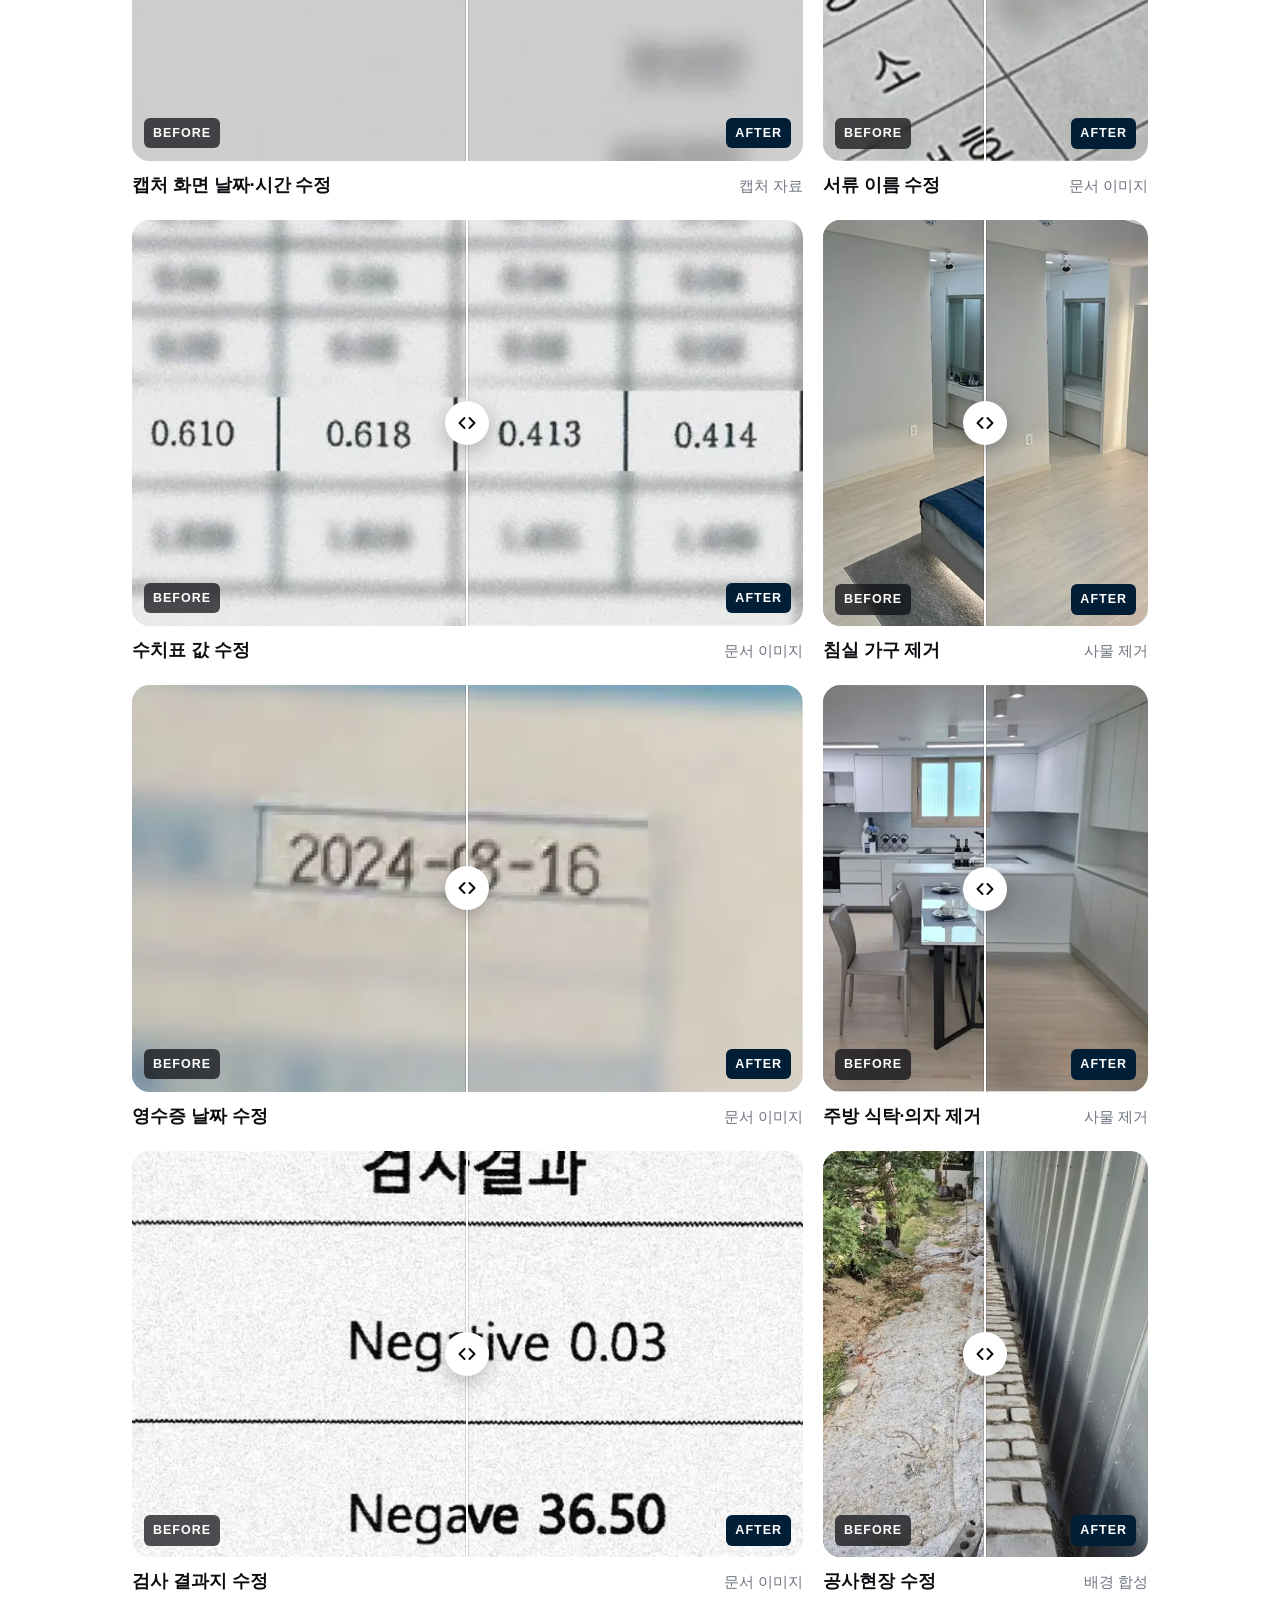
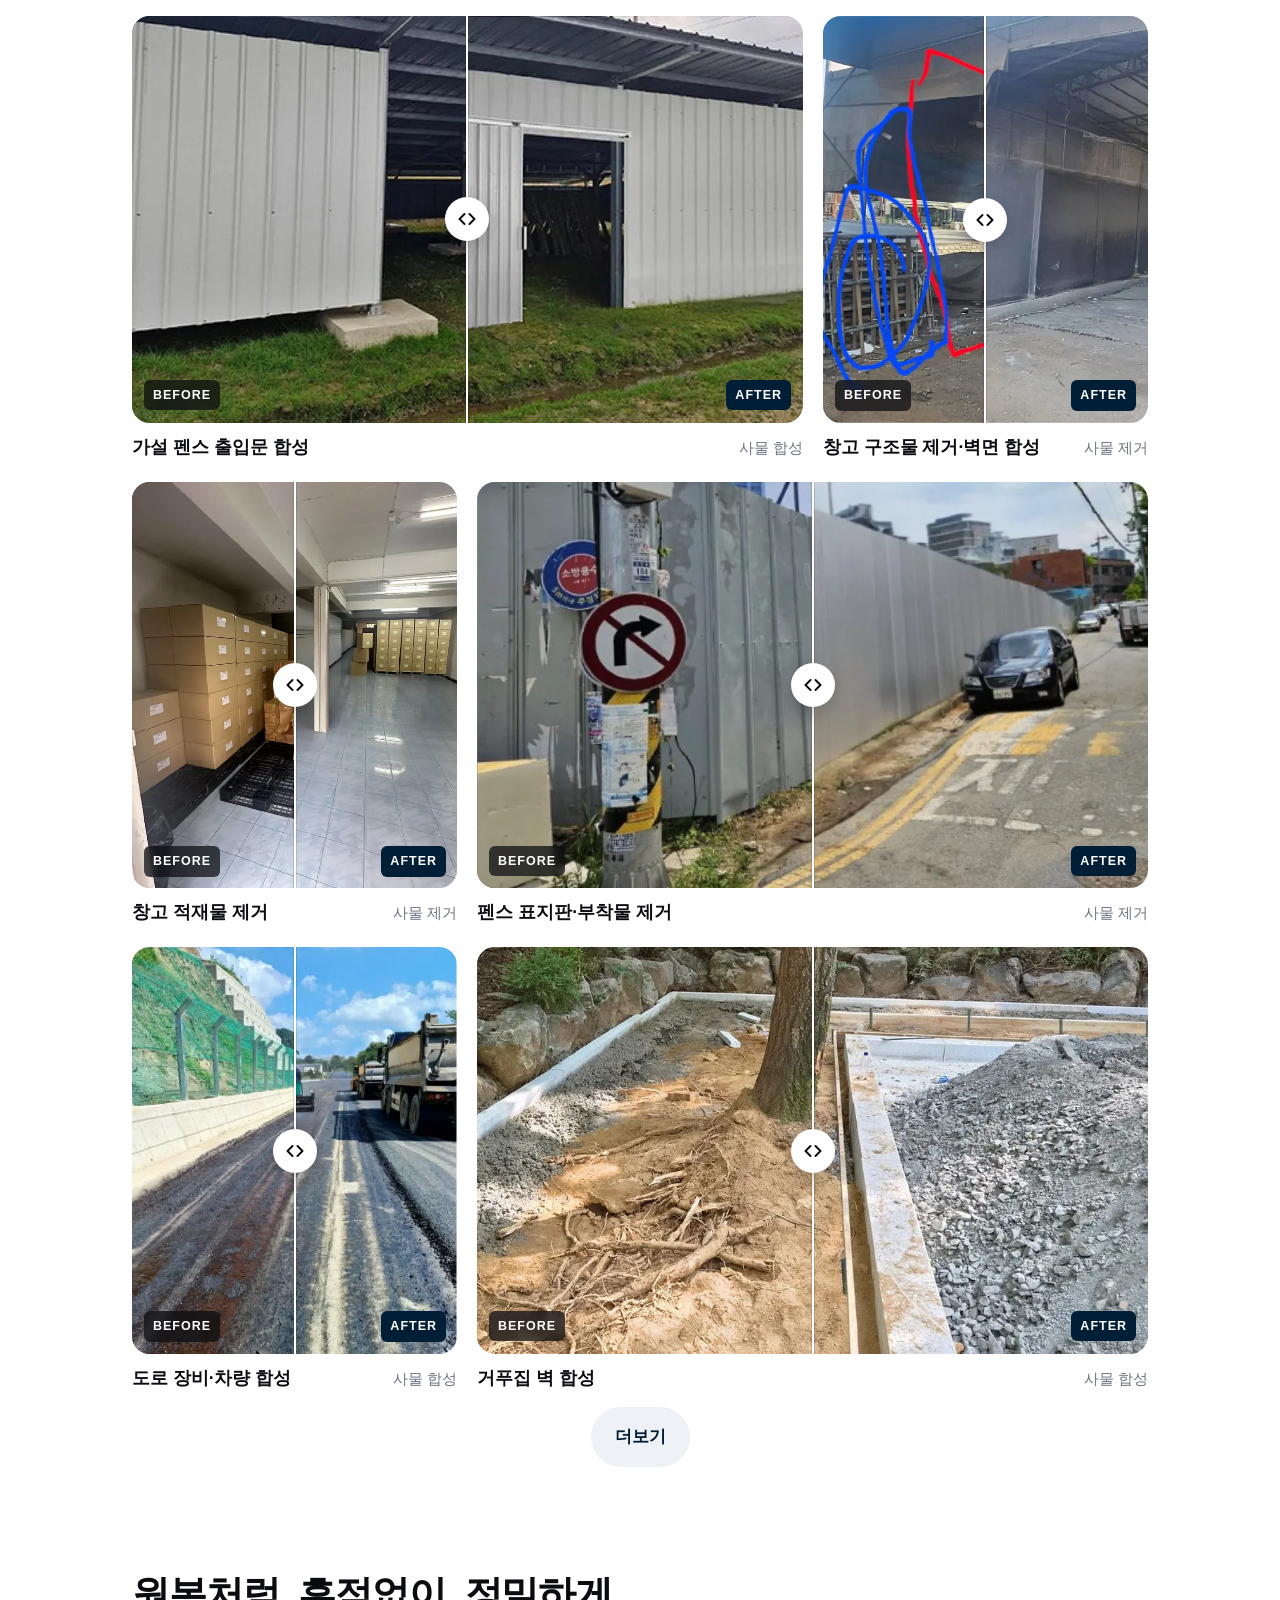
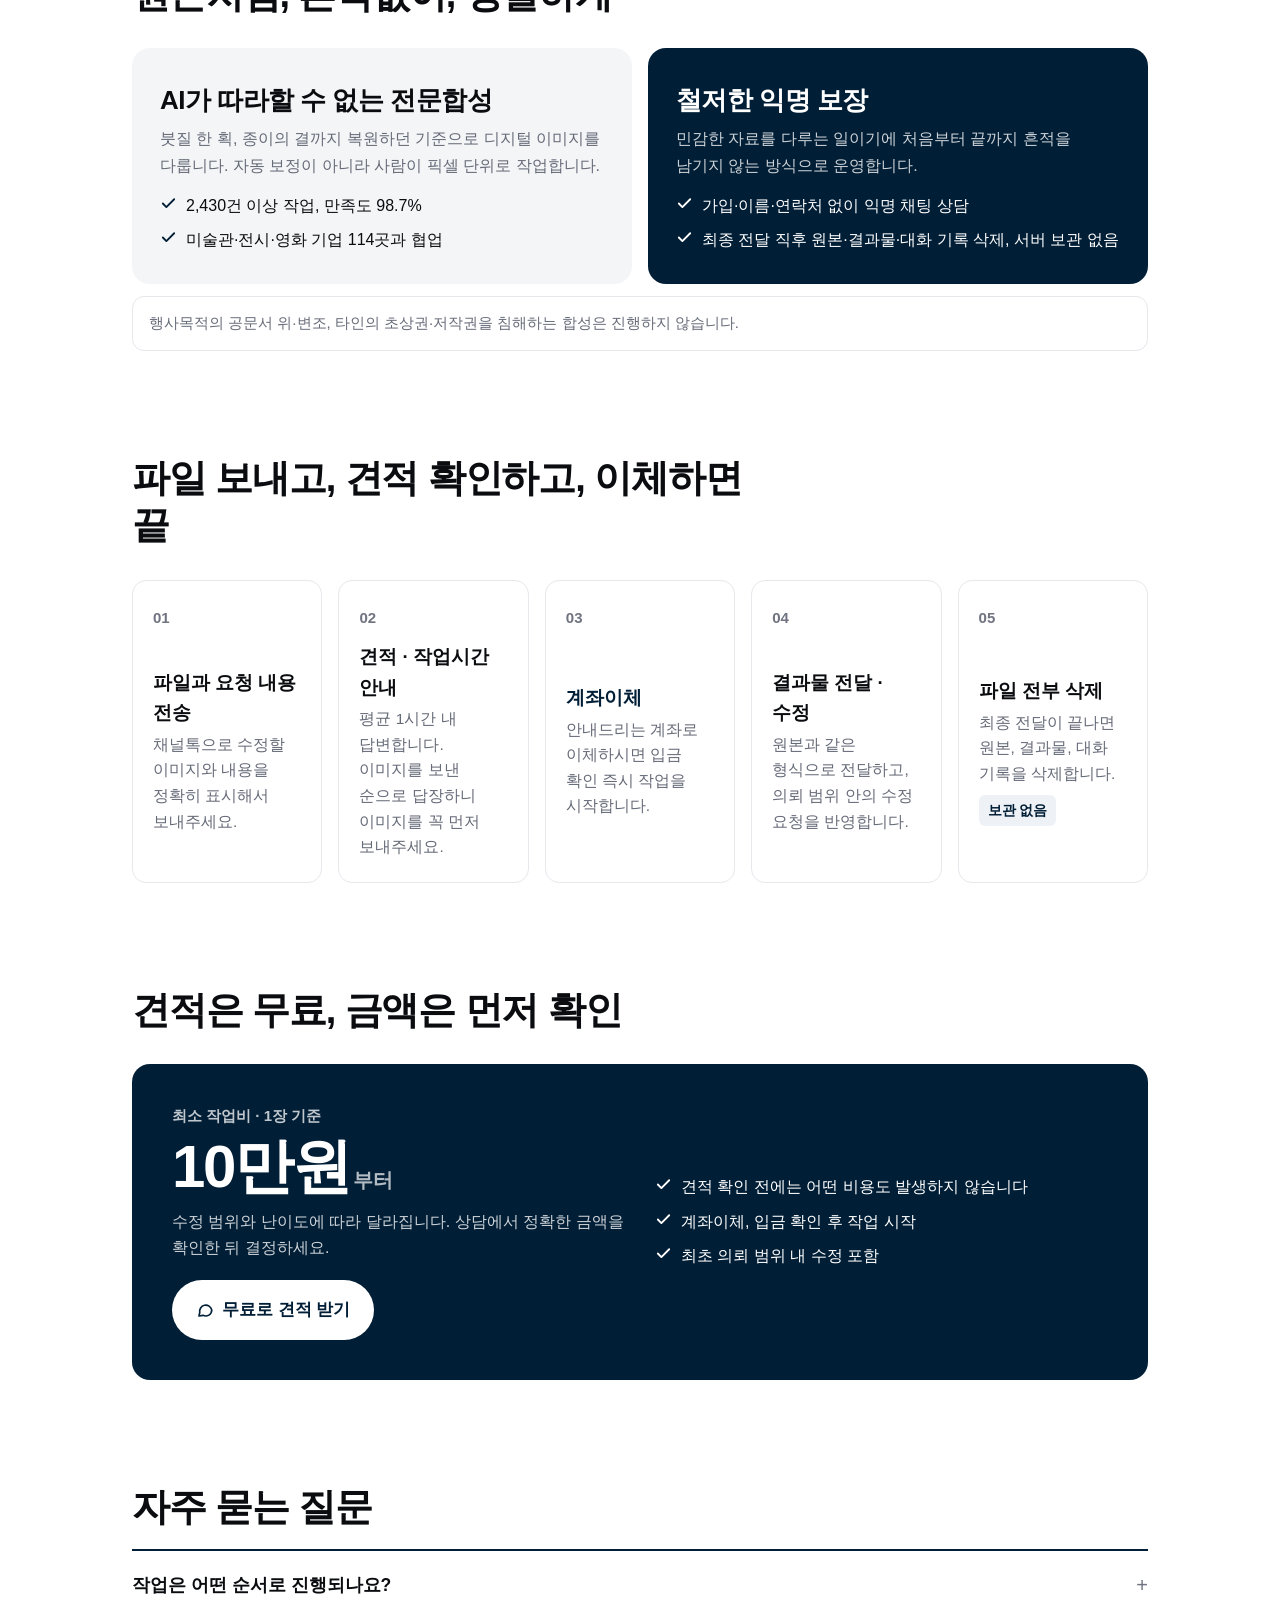
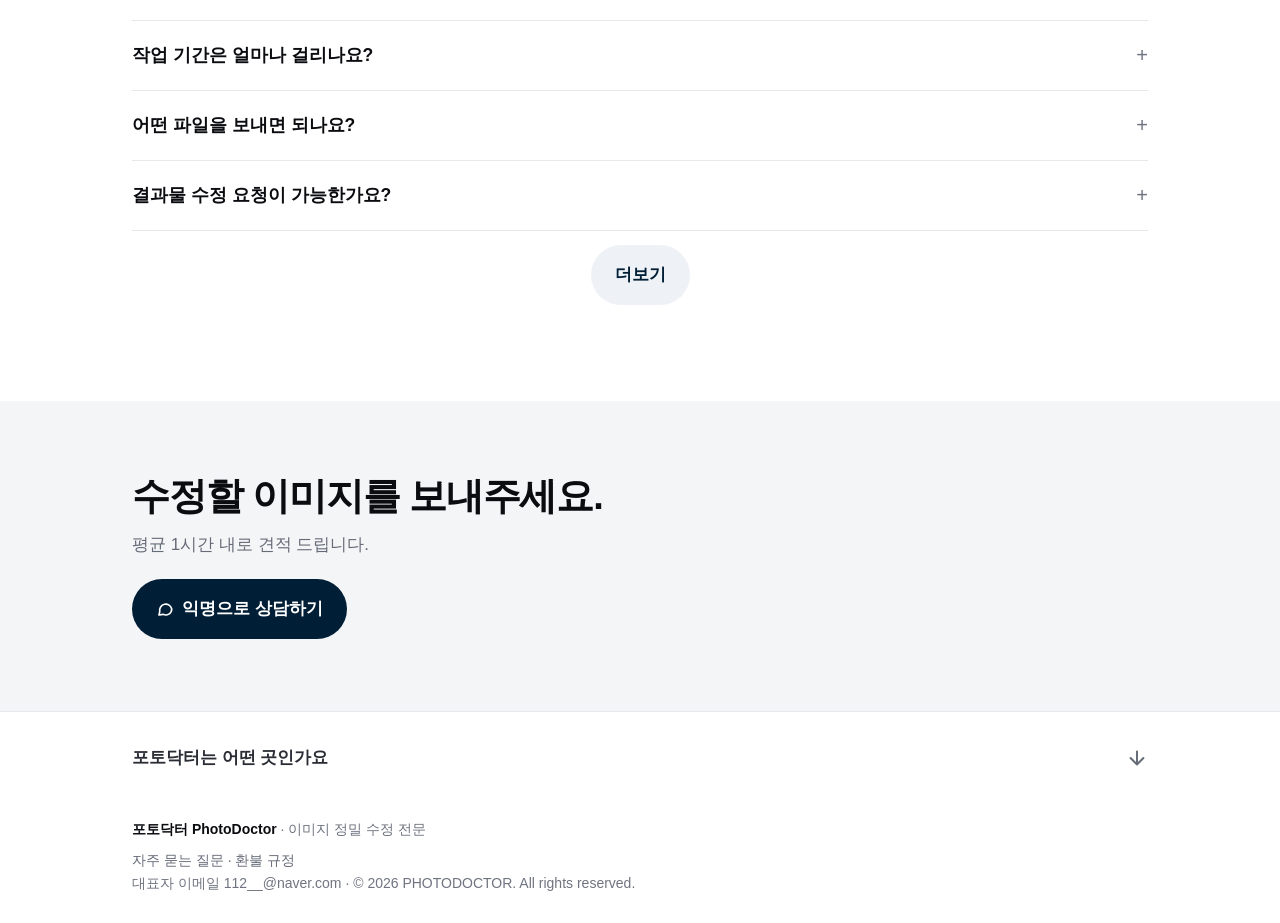
==== commit 0fa288b3: "auto: 2026-09-27 21:23" ====
--- a/index.html
+++ b/index.html
@@ -420,7 +420,6 @@
           <figure class="case case--wide"><div class="ba " style="--ratio:165 / 100"><div class="ba__after"><img src="img/ba/a14-after.webp" srcset="img/ba/a14-after-m.webp 640w, img/ba/a14-after.webp 954w" sizes="(max-width: 779px) calc(100vw - 40px), 700px" width="954" height="578" alt="거푸집 벽 합성 — 수정 후" loading="lazy" decoding="async"></div><div class="ba__before"><img src="img/ba/a14-before.webp" srcset="img/ba/a14-before-m.webp 640w, img/ba/a14-before.webp 954w" sizes="(max-width: 779px) calc(100vw - 40px), 700px" width="954" height="578" alt="거푸집 벽 합성 — 수정 전" loading="lazy" decoding="async"></div><div class="ba__handle"></div><span class="ba__lbl ba__lbl--b">BEFORE</span><span class="ba__lbl ba__lbl--a">AFTER</span><input type="range" min="0" max="100" value="50" aria-label="거푸집 벽 합성 전후 비교 슬라이더"></div><figcaption><h3>거푸집 벽 합성</h3><span>사물 합성</span></figcaption></figure>
         </div>
         <div class="thumbs gallery" id="thumbs">
-          <figure class="g" data-full="img/gallery/a12-full.jpg"><img src="img/gallery/a12-thumb.webp" width="604" height="449" alt="포토닥터 공사장 펜스 제거 작업 사례 Before / After" loading="lazy" decoding="async"></figure>
           <figure class="g" data-full="img/gallery/a8-full.jpg"><img src="img/gallery/a8-thumb.webp" width="604" height="449" alt="포토닥터 인물 변경 작업 사례 Before / After" loading="lazy" decoding="async"></figure>
           <figure class="g" data-full="img/gallery/06-full.jpg"><img src="img/gallery/06-thumb.webp" width="600" height="449" alt="포토닥터 인물 보정 작업 사례 6 Before / After" loading="lazy" decoding="async"></figure>
           <figure class="g" data-full="img/gallery/07-full.jpg"><img src="img/gallery/07-thumb.webp" width="600" height="600" alt="포토닥터 문서 수정 작업 사례 7 Before / After" loading="lazy" decoding="async"></figure>
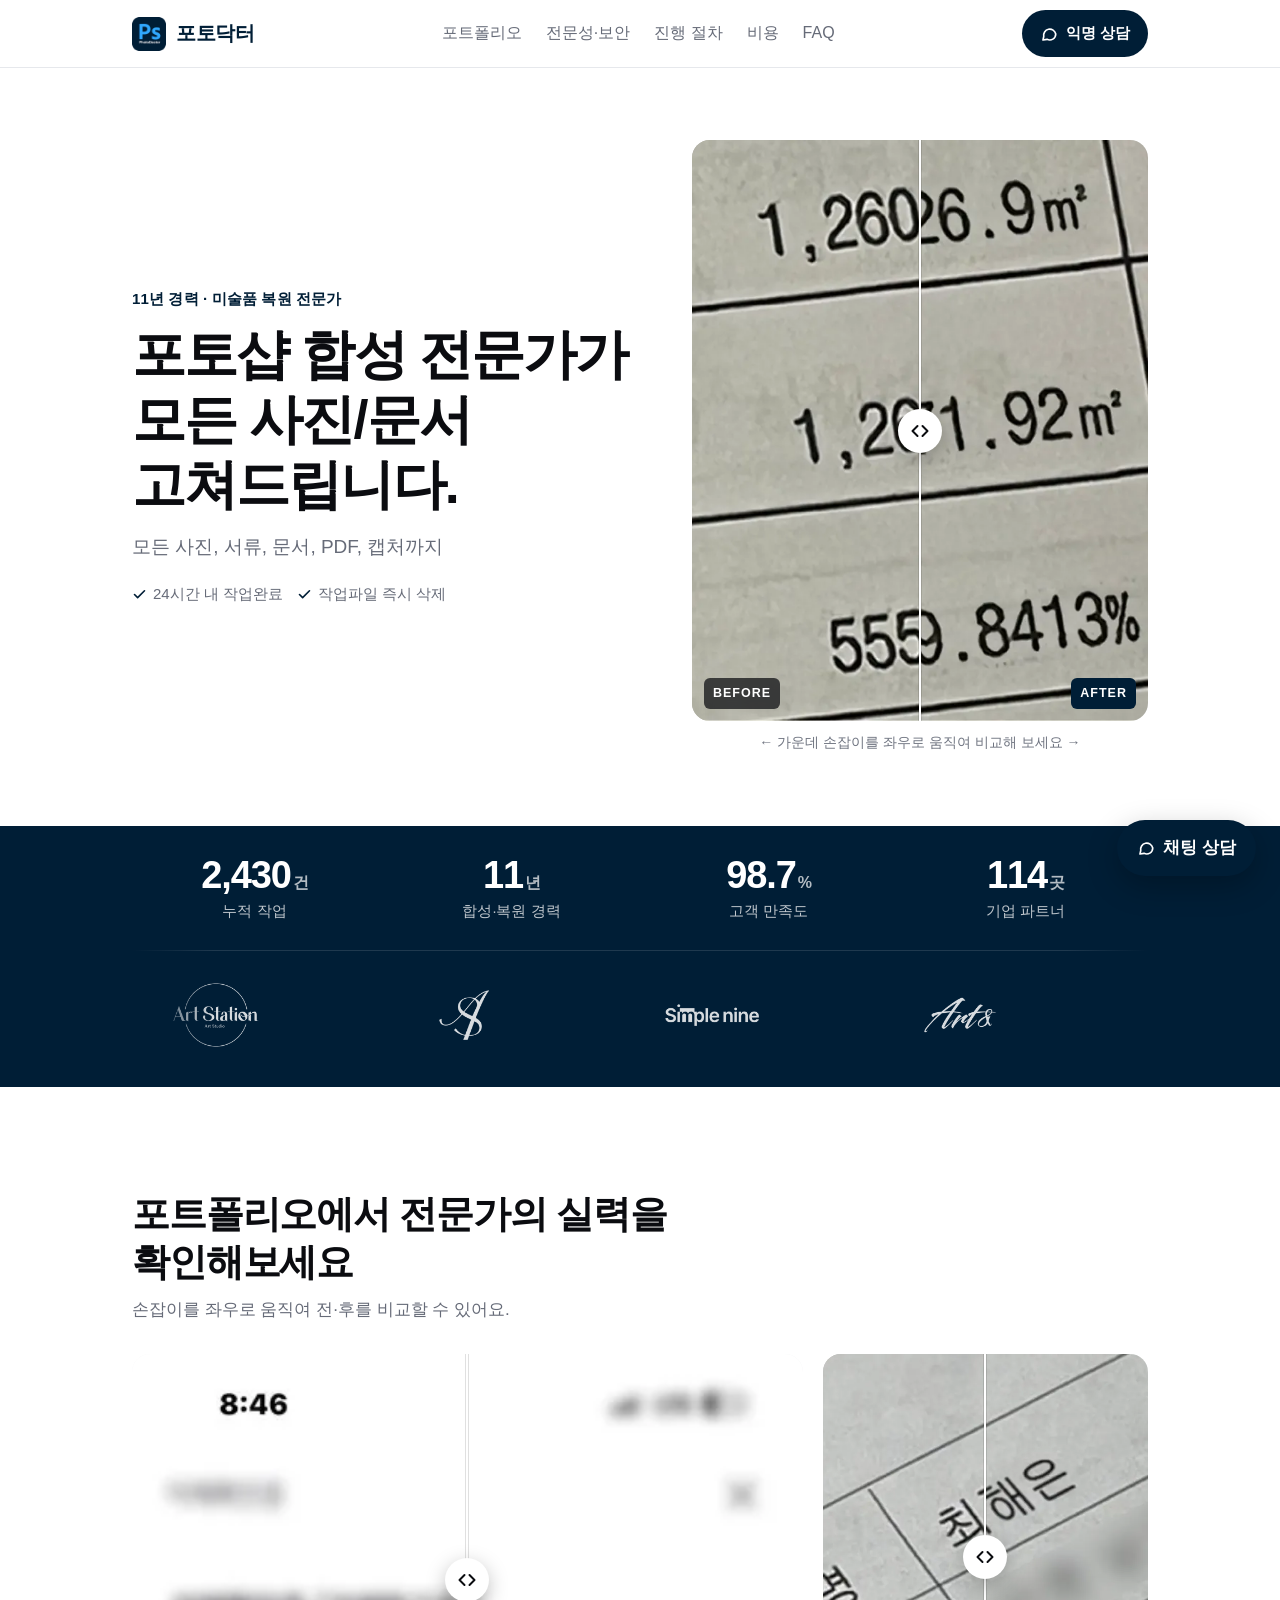
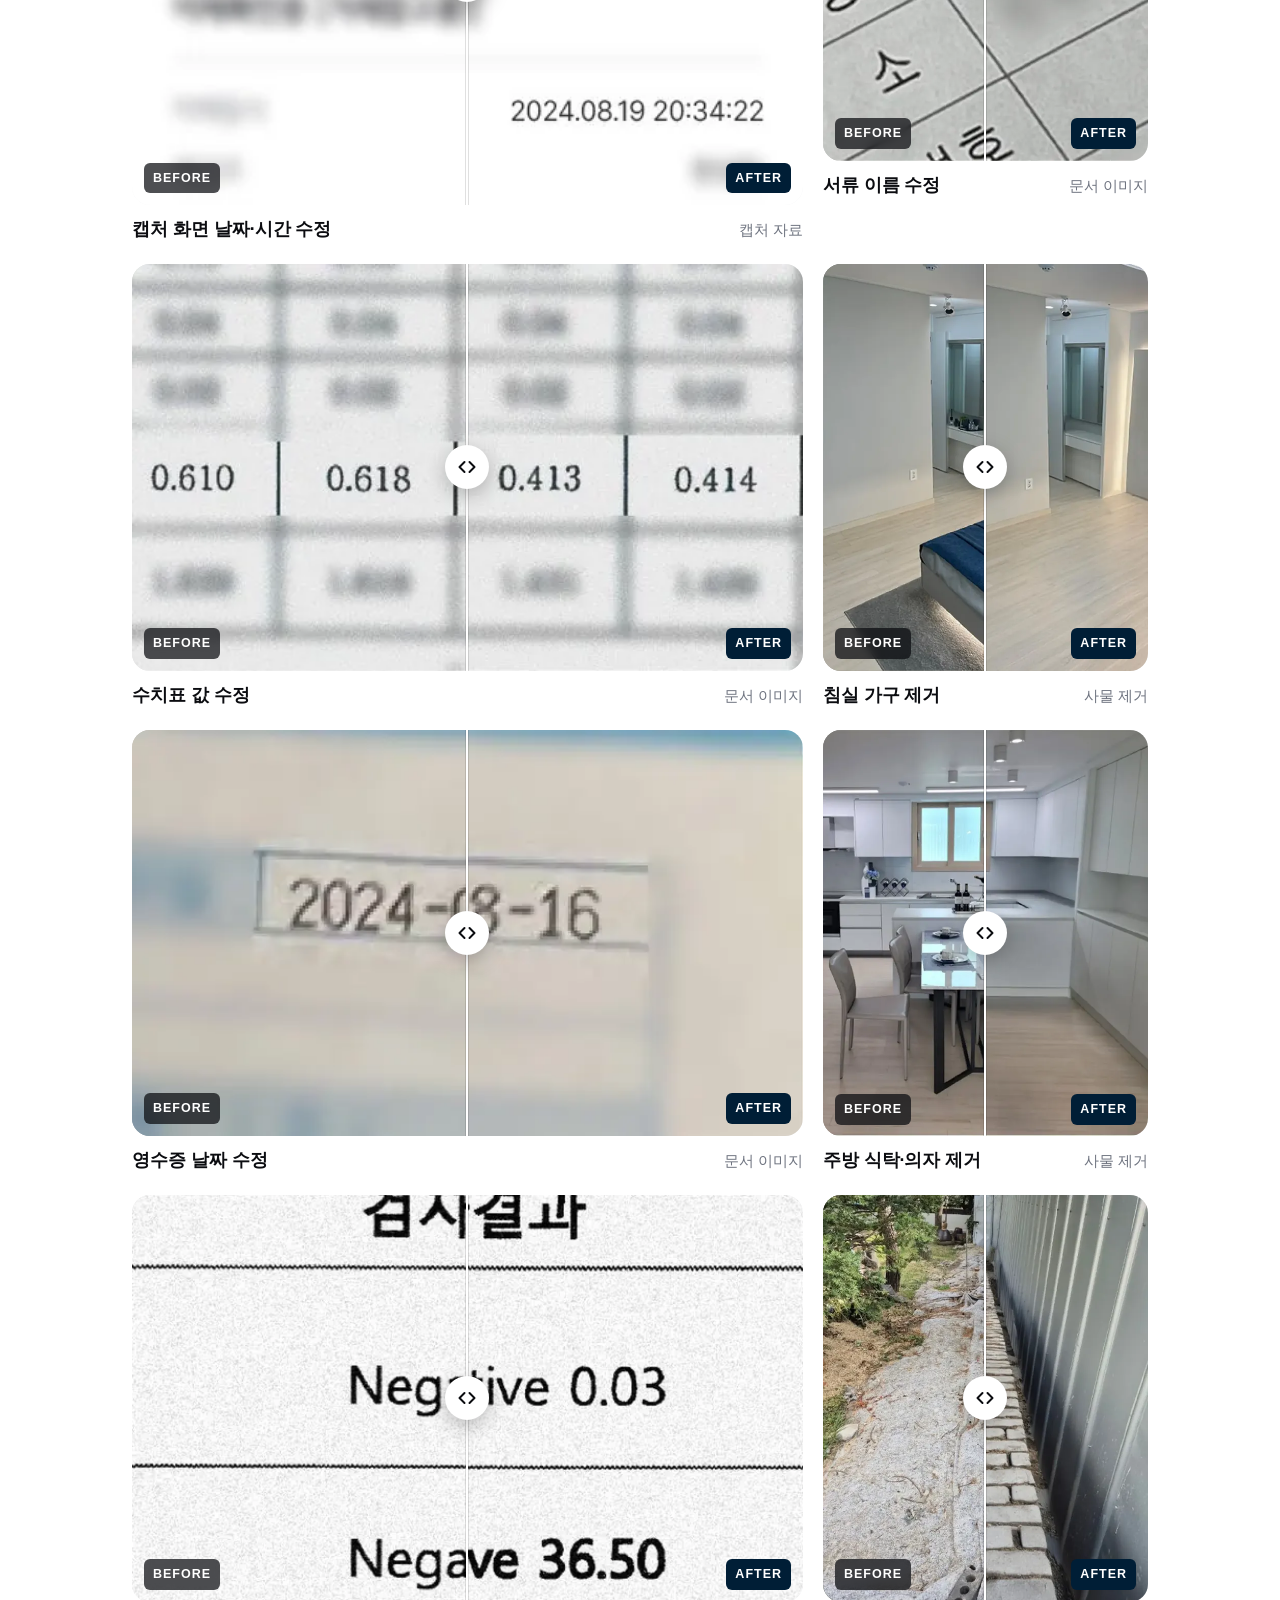
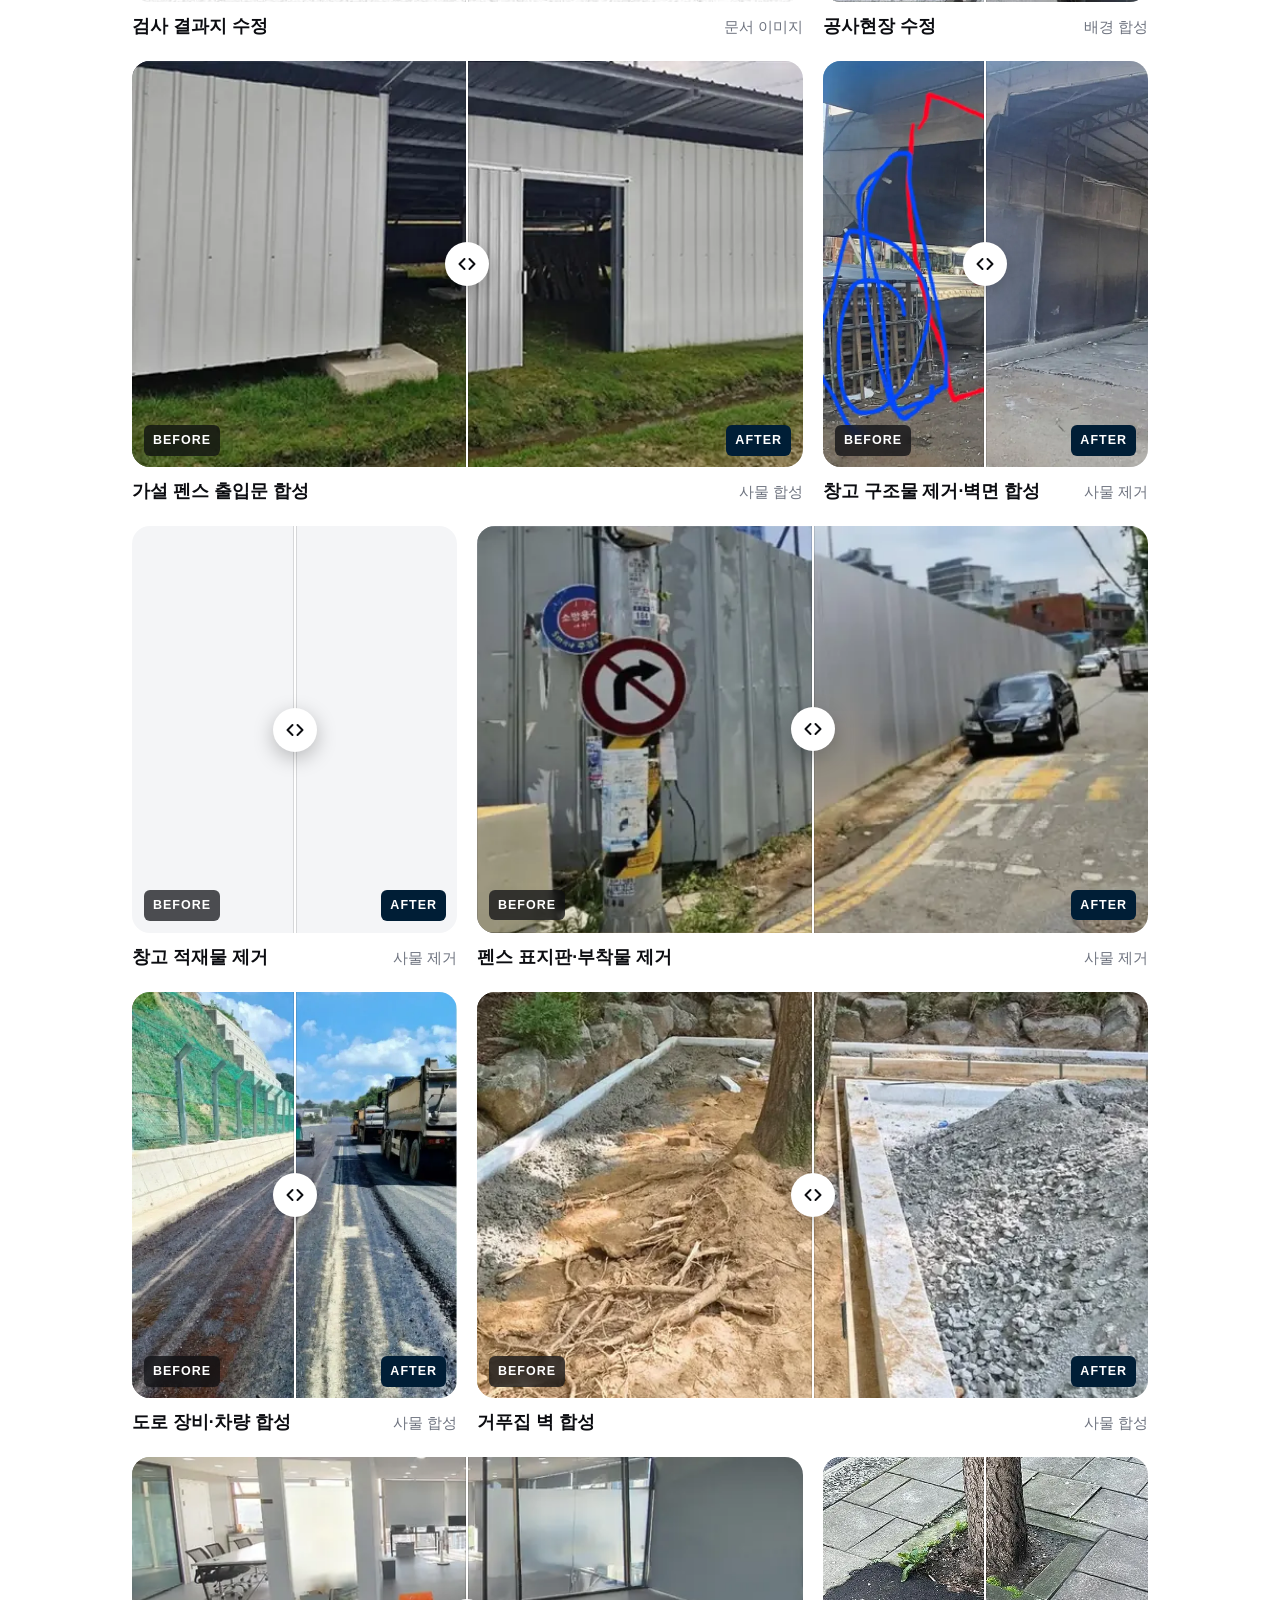
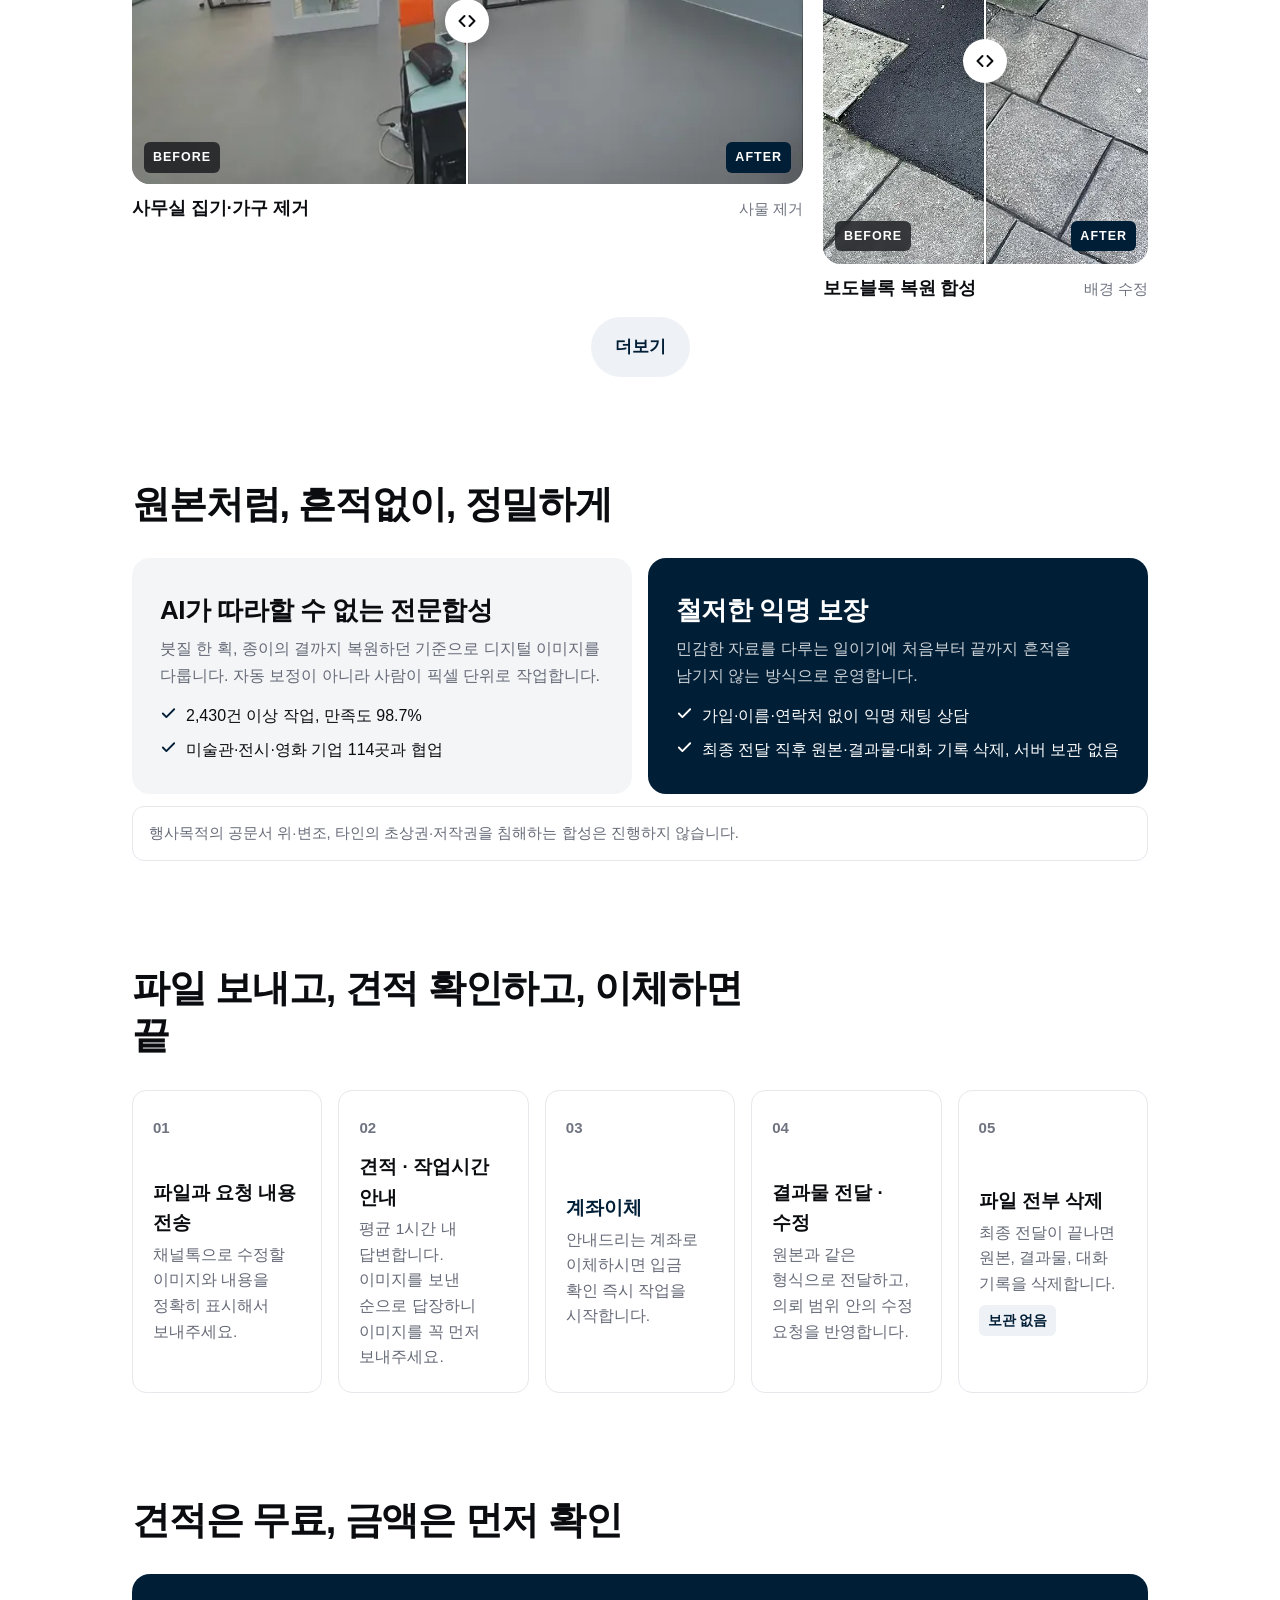
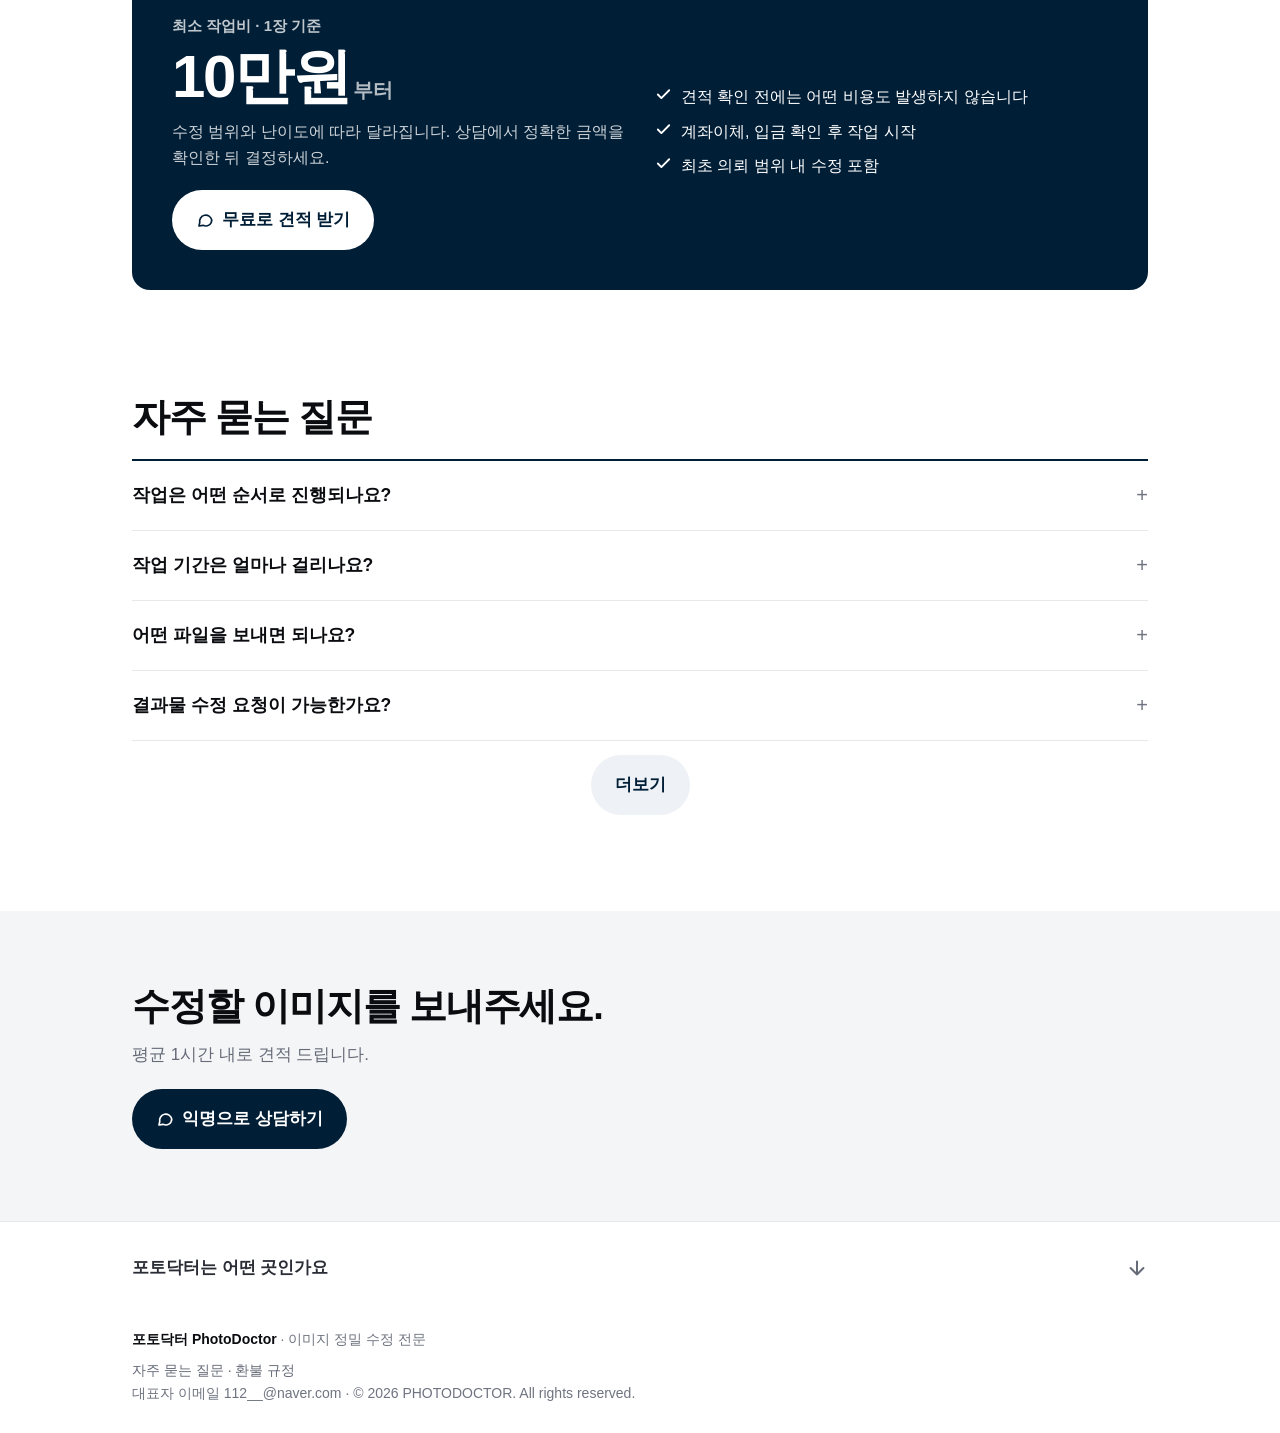
==== commit 371132c7: "auto: 2026-09-27 21:42" ====
--- a/index.html
+++ b/index.html
@@ -404,7 +404,7 @@
           <p class="sec__desc">손잡이를 좌우로 움직여 전·후를 비교할 수 있어요.</p>
         </div>
         <div class="cases">
-          <figure class="case case--wide"><div class="ba " style="--ratio:165 / 100"><div class="ba__after"><img src="img/ba/a2-after.webp" srcset="img/ba/a2-after-m.webp 640w, img/ba/a2-after.webp 1000w" sizes="(max-width: 779px) calc(100vw - 40px), 700px" width="1000" height="606" alt="캡처 화면 날짜·시간 수정 — 수정 후" loading="lazy" decoding="async"></div><div class="ba__before"><img src="img/ba/a2-before.webp" srcset="img/ba/a2-before-m.webp 640w, img/ba/a2-before.webp 1000w" sizes="(max-width: 779px) calc(100vw - 40px), 700px" width="1000" height="606" alt="캡처 화면 날짜·시간 수정 — 수정 전" loading="lazy" decoding="async"></div><div class="ba__handle"></div><span class="ba__lbl ba__lbl--b">BEFORE</span><span class="ba__lbl ba__lbl--a">AFTER</span><input type="range" min="0" max="100" value="50" aria-label="캡처 화면 날짜·시간 수정 전후 비교 슬라이더"></div><figcaption><h3>캡처 화면 날짜·시간 수정</h3><span>캡처 자료</span></figcaption></figure>
+          <figure class="case case--wide"><div class="ba " style="--ratio:446 / 300"><div class="ba__after"><img src="img/ba/a2-after.webp" srcset="img/ba/a2-after.webp 446w" sizes="(max-width: 779px) calc(100vw - 40px), 700px" width="446" height="300" alt="캡처 화면 날짜·시간 수정 — 수정 후" loading="lazy" decoding="async"></div><div class="ba__before"><img src="img/ba/a2-before.webp" srcset="img/ba/a2-before.webp 446w" sizes="(max-width: 779px) calc(100vw - 40px), 700px" width="446" height="300" alt="캡처 화면 날짜·시간 수정 — 수정 전" loading="lazy" decoding="async"></div><div class="ba__handle"></div><span class="ba__lbl ba__lbl--b">BEFORE</span><span class="ba__lbl ba__lbl--a">AFTER</span><input type="range" min="0" max="100" value="50" aria-label="캡처 화면 날짜·시간 수정 전후 비교 슬라이더"></div><figcaption><h3>캡처 화면 날짜·시간 수정</h3><span>캡처 자료</span></figcaption></figure>
           <figure class="case"><div class="ba " style="--ratio:4 / 5"><div class="ba__after"><img src="img/ba/a4-after.webp" srcset="img/ba/a4-after-m.webp 640w, img/ba/a4-after.webp 1000w" sizes="(max-width: 779px) calc(100vw - 40px), 350px" width="1000" height="1249" alt="서류 이름 수정 — 수정 후" loading="lazy" decoding="async"></div><div class="ba__before"><img src="img/ba/a4-before.webp" srcset="img/ba/a4-before-m.webp 640w, img/ba/a4-before.webp 1000w" sizes="(max-width: 779px) calc(100vw - 40px), 350px" width="1000" height="1249" alt="서류 이름 수정 — 수정 전" loading="lazy" decoding="async"></div><div class="ba__handle"></div><span class="ba__lbl ba__lbl--b">BEFORE</span><span class="ba__lbl ba__lbl--a">AFTER</span><input type="range" min="0" max="100" value="50" aria-label="서류 이름 수정 전후 비교 슬라이더"></div><figcaption><h3>서류 이름 수정</h3><span>문서 이미지</span></figcaption></figure>
           <figure class="case case--wide"><div class="ba " style="--ratio:165 / 100"><div class="ba__after"><img src="img/ba/a3-after.webp" srcset="img/ba/a3-after.webp 541w" sizes="(max-width: 779px) calc(100vw - 40px), 700px" width="541" height="328" alt="수치표 값 수정 — 수정 후" loading="lazy" decoding="async"></div><div class="ba__before"><img src="img/ba/a3-before.webp" srcset="img/ba/a3-before.webp 541w" sizes="(max-width: 779px) calc(100vw - 40px), 700px" width="541" height="328" alt="수치표 값 수정 — 수정 전" loading="lazy" decoding="async"></div><div class="ba__handle"></div><span class="ba__lbl ba__lbl--b">BEFORE</span><span class="ba__lbl ba__lbl--a">AFTER</span><input type="range" min="0" max="100" value="50" aria-label="수치표 값 수정 전후 비교 슬라이더"></div><figcaption><h3>수치표 값 수정</h3><span>문서 이미지</span></figcaption></figure>
           <figure class="case"><div class="ba " style="--ratio:4 / 5"><div class="ba__after"><img src="img/ba/a16-after.webp" srcset="img/ba/a16-after-m.webp 640w, img/ba/a16-after.webp 1000w" sizes="(max-width: 779px) calc(100vw - 40px), 350px" width="1000" height="1251" alt="침실 가구 제거 — 수정 후" loading="lazy" decoding="async"></div><div class="ba__before"><img src="img/ba/a16-before.webp" srcset="img/ba/a16-before-m.webp 640w, img/ba/a16-before.webp 1000w" sizes="(max-width: 779px) calc(100vw - 40px), 350px" width="1000" height="1251" alt="침실 가구 제거 — 수정 전" loading="lazy" decoding="async"></div><div class="ba__handle"></div><span class="ba__lbl ba__lbl--b">BEFORE</span><span class="ba__lbl ba__lbl--a">AFTER</span><input type="range" min="0" max="100" value="50" aria-label="침실 가구 제거 전후 비교 슬라이더"></div><figcaption><h3>침실 가구 제거</h3><span>사물 제거</span></figcaption></figure>
@@ -418,11 +418,11 @@
           <figure class="case case--wide"><div class="ba " style="--ratio:165 / 100"><div class="ba__after"><img src="img/ba/a13-after.webp" srcset="img/ba/a13-after-m.webp 640w, img/ba/a13-after.webp 1000w" sizes="(max-width: 779px) calc(100vw - 40px), 700px" width="1000" height="606" alt="펜스 표지판·부착물 제거 — 수정 후" loading="lazy" decoding="async"></div><div class="ba__before"><img src="img/ba/a13-before.webp" srcset="img/ba/a13-before-m.webp 640w, img/ba/a13-before.webp 1000w" sizes="(max-width: 779px) calc(100vw - 40px), 700px" width="1000" height="606" alt="펜스 표지판·부착물 제거 — 수정 전" loading="lazy" decoding="async"></div><div class="ba__handle"></div><span class="ba__lbl ba__lbl--b">BEFORE</span><span class="ba__lbl ba__lbl--a">AFTER</span><input type="range" min="0" max="100" value="50" aria-label="펜스 표지판·부착물 제거 전후 비교 슬라이더"></div><figcaption><h3>펜스 표지판·부착물 제거</h3><span>사물 제거</span></figcaption></figure>
           <figure class="case"><div class="ba " style="--ratio:4 / 5"><div class="ba__after"><img src="img/ba/a10-after.webp" srcset="img/ba/a10-after-m.webp 640w, img/ba/a10-after.webp 1000w" sizes="(max-width: 779px) calc(100vw - 40px), 350px" width="1000" height="1250" alt="도로 장비·차량 합성 — 수정 후" loading="lazy" decoding="async"></div><div class="ba__before"><img src="img/ba/a10-before.webp" srcset="img/ba/a10-before-m.webp 640w, img/ba/a10-before.webp 1000w" sizes="(max-width: 779px) calc(100vw - 40px), 350px" width="1000" height="1250" alt="도로 장비·차량 합성 — 수정 전" loading="lazy" decoding="async"></div><div class="ba__handle"></div><span class="ba__lbl ba__lbl--b">BEFORE</span><span class="ba__lbl ba__lbl--a">AFTER</span><input type="range" min="0" max="100" value="50" aria-label="도로 장비·차량 합성 전후 비교 슬라이더"></div><figcaption><h3>도로 장비·차량 합성</h3><span>사물 합성</span></figcaption></figure>
           <figure class="case case--wide"><div class="ba " style="--ratio:165 / 100"><div class="ba__after"><img src="img/ba/a14-after.webp" srcset="img/ba/a14-after-m.webp 640w, img/ba/a14-after.webp 954w" sizes="(max-width: 779px) calc(100vw - 40px), 700px" width="954" height="578" alt="거푸집 벽 합성 — 수정 후" loading="lazy" decoding="async"></div><div class="ba__before"><img src="img/ba/a14-before.webp" srcset="img/ba/a14-before-m.webp 640w, img/ba/a14-before.webp 954w" sizes="(max-width: 779px) calc(100vw - 40px), 700px" width="954" height="578" alt="거푸집 벽 합성 — 수정 전" loading="lazy" decoding="async"></div><div class="ba__handle"></div><span class="ba__lbl ba__lbl--b">BEFORE</span><span class="ba__lbl ba__lbl--a">AFTER</span><input type="range" min="0" max="100" value="50" aria-label="거푸집 벽 합성 전후 비교 슬라이더"></div><figcaption><h3>거푸집 벽 합성</h3><span>사물 합성</span></figcaption></figure>
+          <figure class="case case--wide"><div class="ba " style="--ratio:1382 / 674"><div class="ba__after"><img src="img/ba/a19-after.webp" srcset="img/ba/a19-after-m.webp 640w, img/ba/a19-after.webp 1000w" sizes="(max-width: 779px) calc(100vw - 40px), 700px" width="1000" height="488" alt="사무실 집기·가구 제거 — 수정 후" loading="lazy" decoding="async"></div><div class="ba__before"><img src="img/ba/a19-before.webp" srcset="img/ba/a19-before-m.webp 640w, img/ba/a19-before.webp 1000w" sizes="(max-width: 779px) calc(100vw - 40px), 700px" width="1000" height="488" alt="사무실 집기·가구 제거 — 수정 전" loading="lazy" decoding="async"></div><div class="ba__handle"></div><span class="ba__lbl ba__lbl--b">BEFORE</span><span class="ba__lbl ba__lbl--a">AFTER</span><input type="range" min="0" max="100" value="50" aria-label="사무실 집기·가구 제거 전후 비교 슬라이더"></div><figcaption><h3>사무실 집기·가구 제거</h3><span>사물 제거</span></figcaption></figure>
+          <figure class="case"><div class="ba " style="--ratio:4 / 5"><div class="ba__after"><img src="img/ba/a20-after.webp" srcset="img/ba/a20-after.webp 584w" sizes="(max-width: 779px) calc(100vw - 40px), 350px" width="584" height="730" alt="보도블록 복원 합성 — 수정 후" loading="lazy" decoding="async"></div><div class="ba__before"><img src="img/ba/a20-before.webp" srcset="img/ba/a20-before.webp 584w" sizes="(max-width: 779px) calc(100vw - 40px), 350px" width="584" height="730" alt="보도블록 복원 합성 — 수정 전" loading="lazy" decoding="async"></div><div class="ba__handle"></div><span class="ba__lbl ba__lbl--b">BEFORE</span><span class="ba__lbl ba__lbl--a">AFTER</span><input type="range" min="0" max="100" value="50" aria-label="보도블록 복원 합성 전후 비교 슬라이더"></div><figcaption><h3>보도블록 복원 합성</h3><span>배경 수정</span></figcaption></figure>
         </div>
         <div class="thumbs gallery" id="thumbs">
-          <figure class="g" data-full="img/gallery/a8-full.jpg"><img src="img/gallery/a8-thumb.webp" width="604" height="449" alt="포토닥터 인물 변경 작업 사례 Before / After" loading="lazy" decoding="async"></figure>
           <figure class="g" data-full="img/gallery/06-full.jpg"><img src="img/gallery/06-thumb.webp" width="600" height="449" alt="포토닥터 인물 보정 작업 사례 6 Before / After" loading="lazy" decoding="async"></figure>
-          <figure class="g" data-full="img/gallery/07-full.jpg"><img src="img/gallery/07-thumb.webp" width="600" height="600" alt="포토닥터 문서 수정 작업 사례 7 Before / After" loading="lazy" decoding="async"></figure>
           <figure class="g" data-full="img/gallery/12-full.jpg"><img src="img/gallery/12-thumb.webp" width="600" height="400" alt="포토닥터 사진 수정 작업 사례 12 Before / After" loading="lazy" decoding="async"></figure>
           <figure class="g" data-full="img/gallery/15-full.jpg"><img src="img/gallery/15-thumb.webp" width="600" height="450" alt="포토닥터 문서 수정 작업 사례 15 Before / After" loading="lazy" decoding="async"></figure>
           <figure class="g" data-full="img/gallery/18-full.jpg"><img src="img/gallery/18-thumb.webp" width="600" height="400" alt="포토닥터 문서 수정 작업 사례 18 Before / After" loading="lazy" decoding="async"></figure>
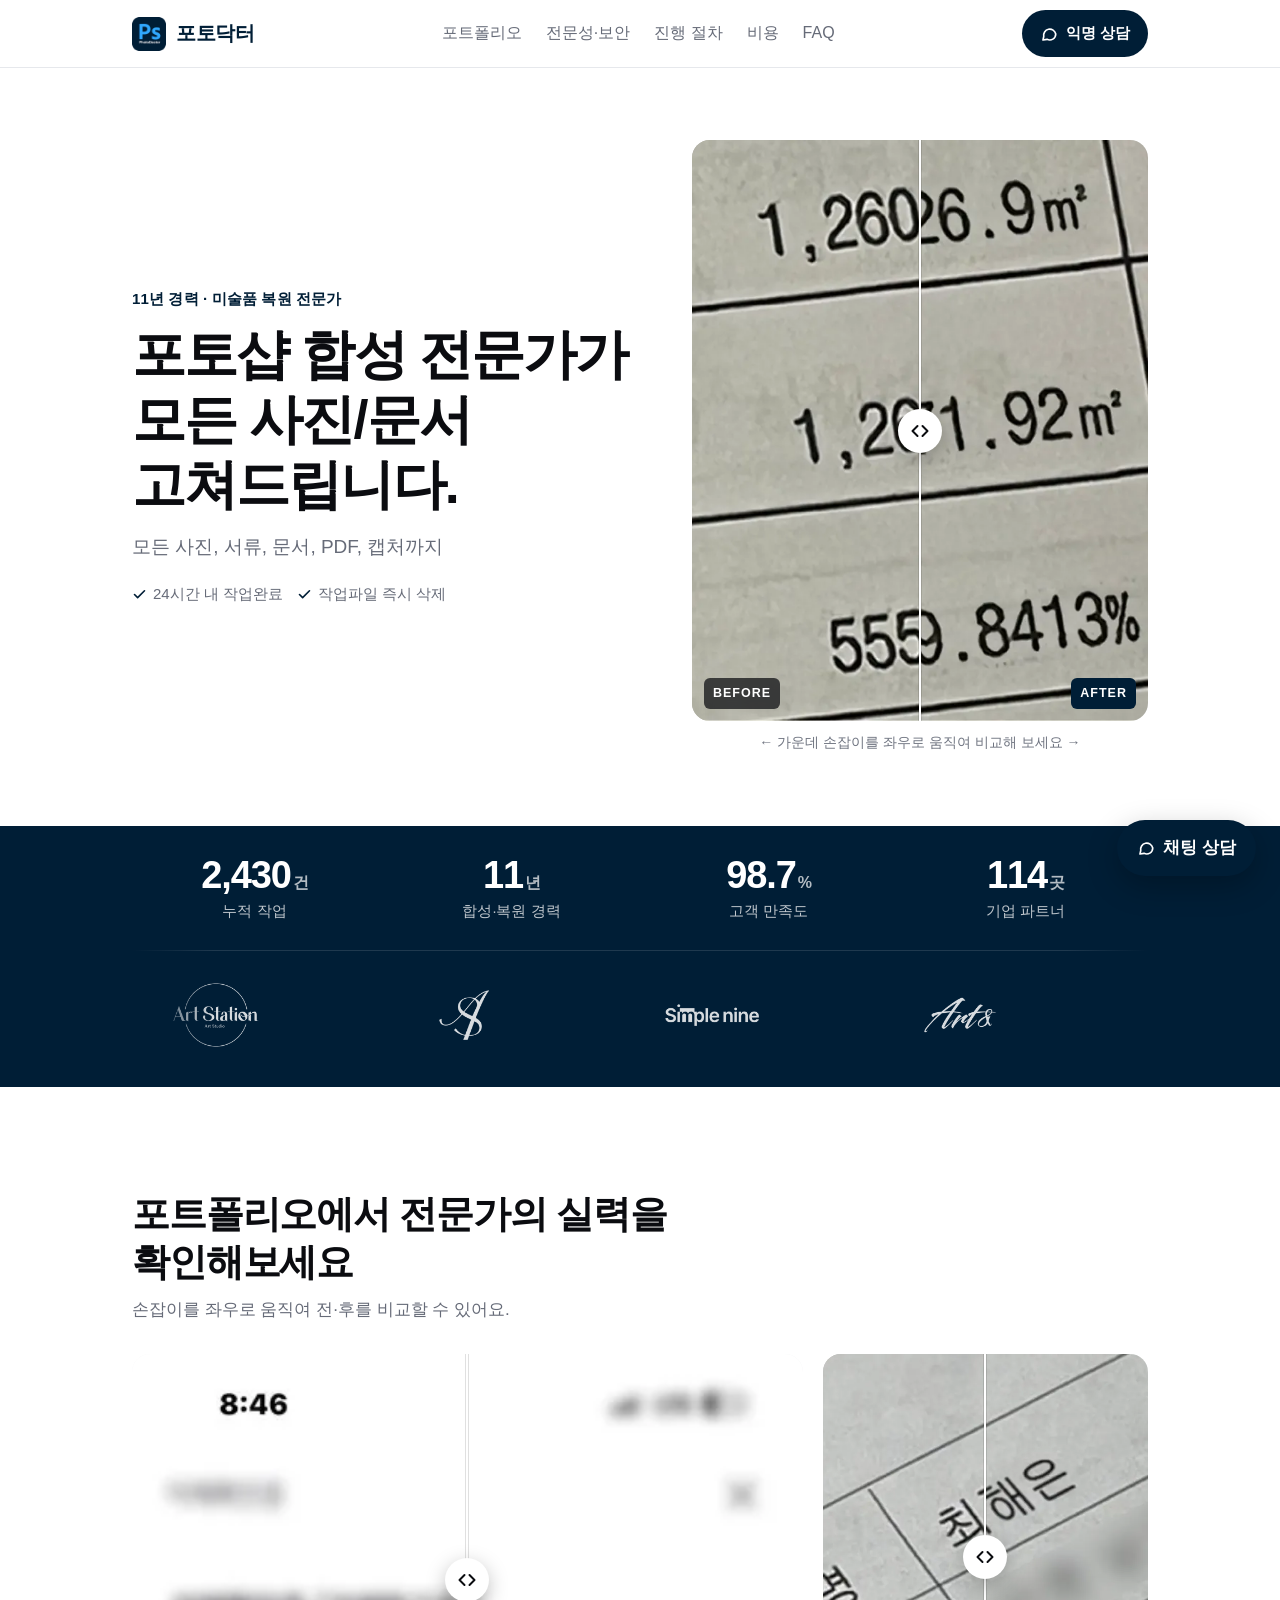
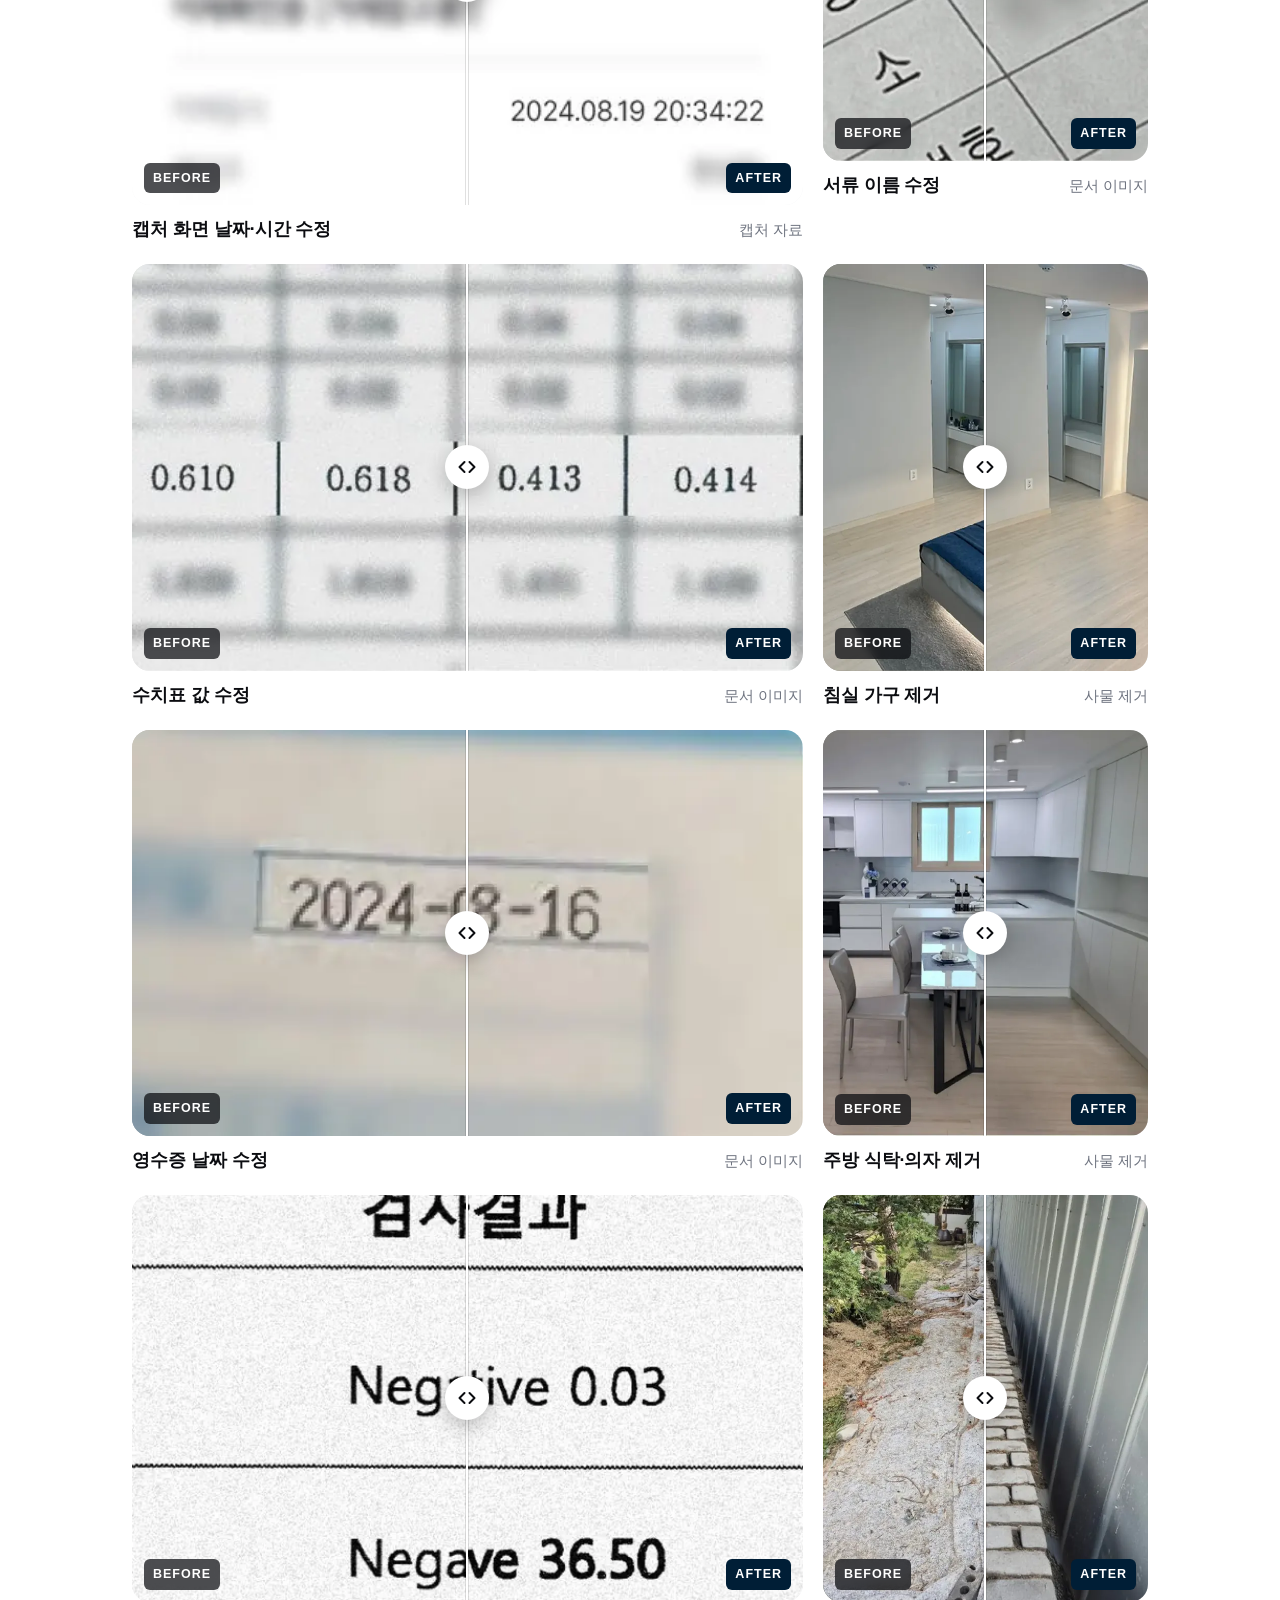
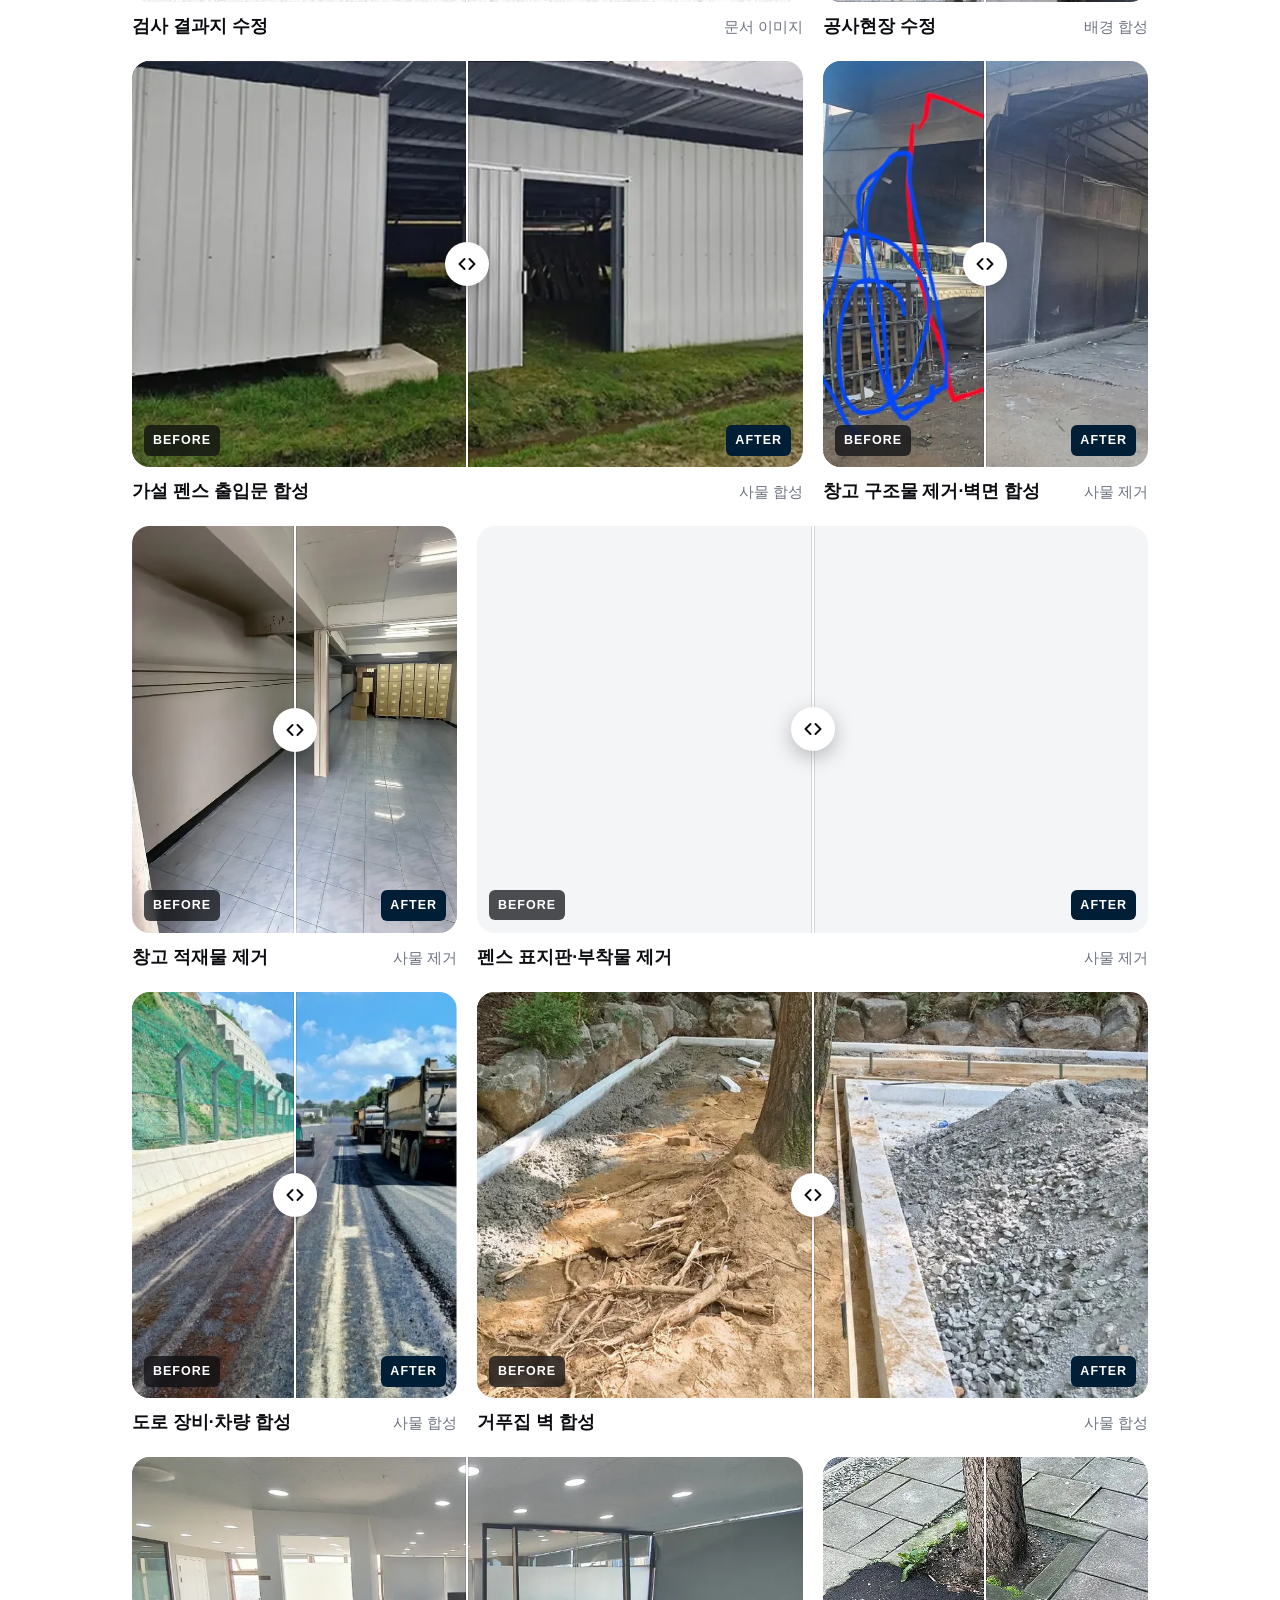
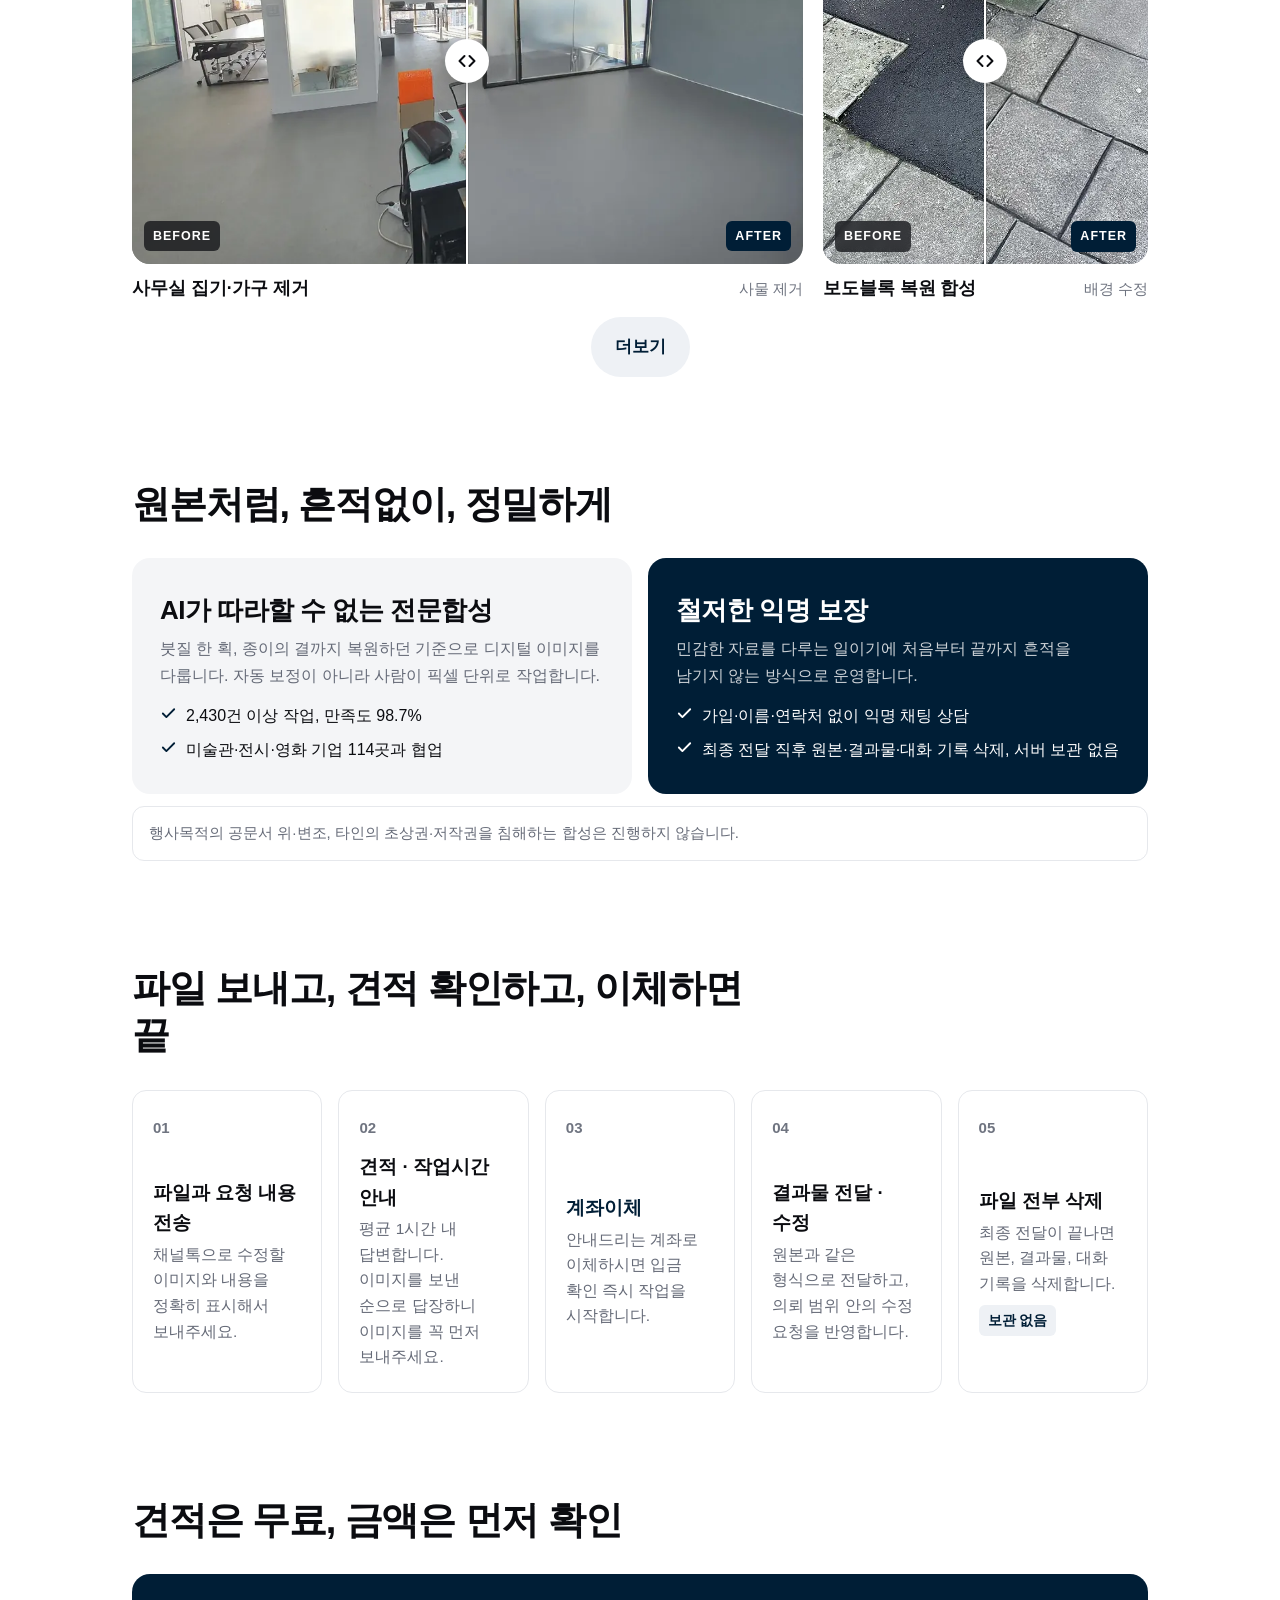
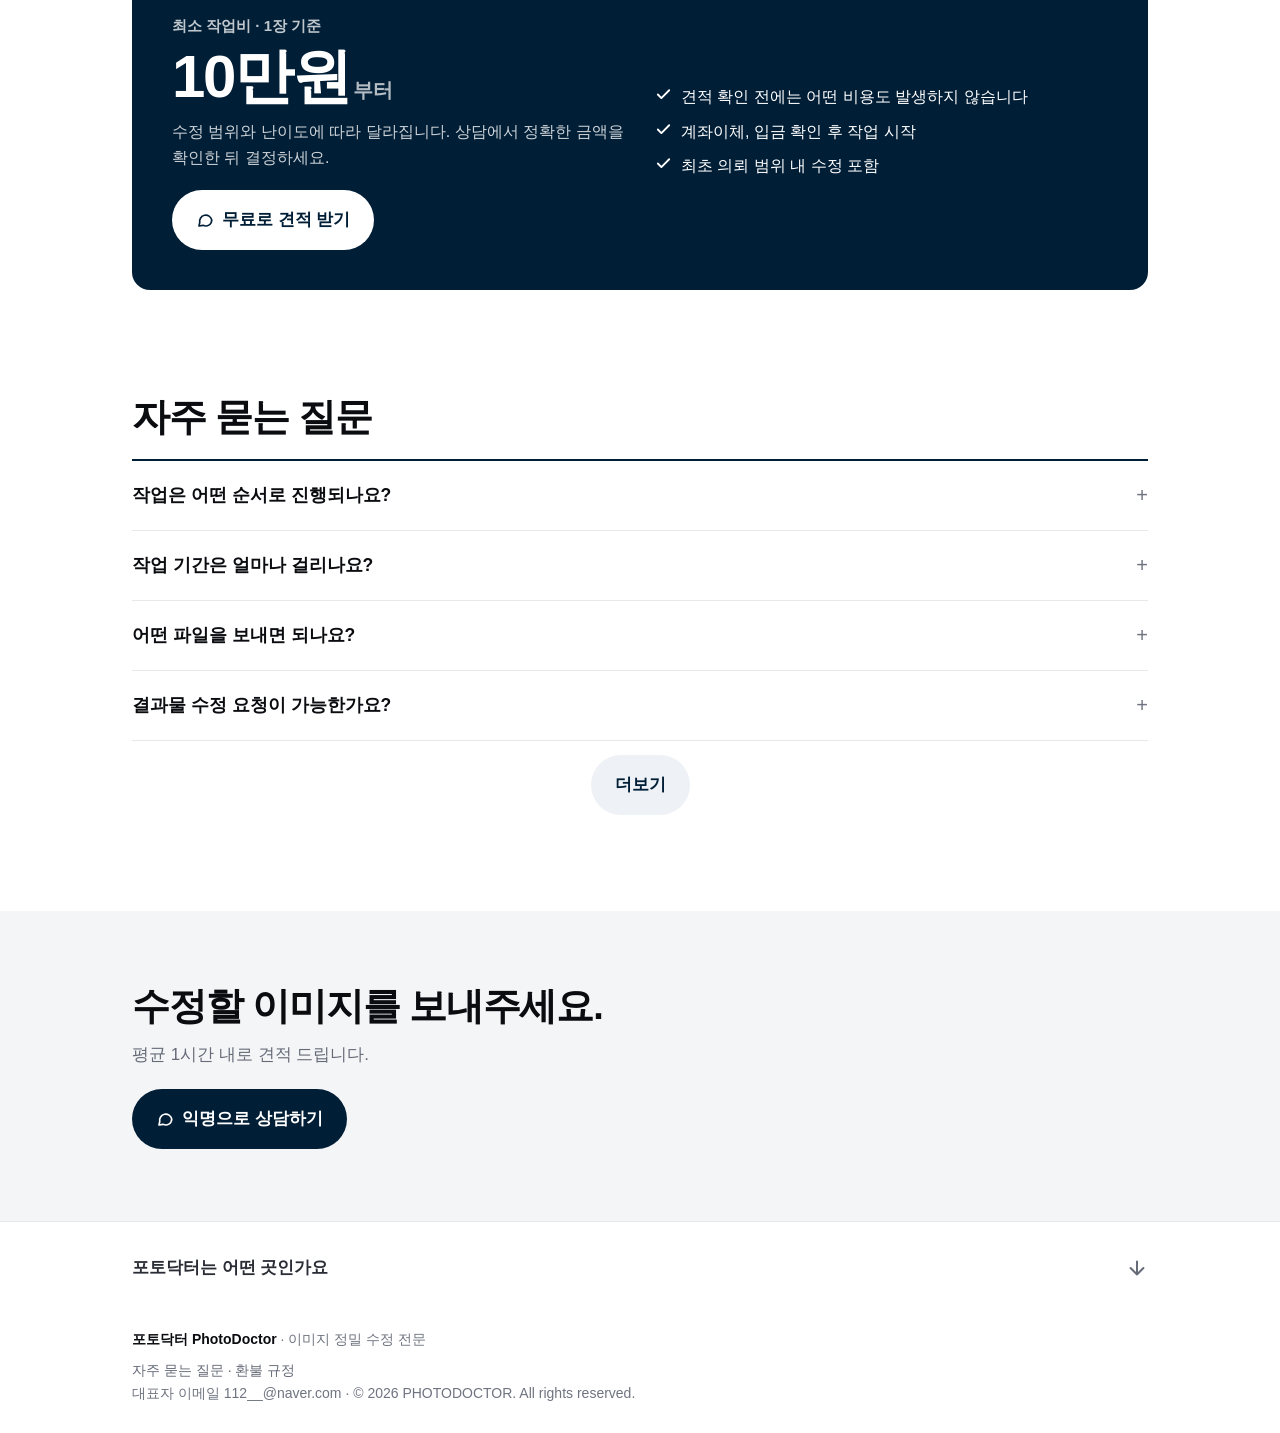
==== commit 60d45bf8: "auto: 2026-09-27 21:48" ====
--- a/index.html
+++ b/index.html
@@ -418,7 +418,7 @@
           <figure class="case case--wide"><div class="ba " style="--ratio:165 / 100"><div class="ba__after"><img src="img/ba/a13-after.webp" srcset="img/ba/a13-after-m.webp 640w, img/ba/a13-after.webp 1000w" sizes="(max-width: 779px) calc(100vw - 40px), 700px" width="1000" height="606" alt="펜스 표지판·부착물 제거 — 수정 후" loading="lazy" decoding="async"></div><div class="ba__before"><img src="img/ba/a13-before.webp" srcset="img/ba/a13-before-m.webp 640w, img/ba/a13-before.webp 1000w" sizes="(max-width: 779px) calc(100vw - 40px), 700px" width="1000" height="606" alt="펜스 표지판·부착물 제거 — 수정 전" loading="lazy" decoding="async"></div><div class="ba__handle"></div><span class="ba__lbl ba__lbl--b">BEFORE</span><span class="ba__lbl ba__lbl--a">AFTER</span><input type="range" min="0" max="100" value="50" aria-label="펜스 표지판·부착물 제거 전후 비교 슬라이더"></div><figcaption><h3>펜스 표지판·부착물 제거</h3><span>사물 제거</span></figcaption></figure>
           <figure class="case"><div class="ba " style="--ratio:4 / 5"><div class="ba__after"><img src="img/ba/a10-after.webp" srcset="img/ba/a10-after-m.webp 640w, img/ba/a10-after.webp 1000w" sizes="(max-width: 779px) calc(100vw - 40px), 350px" width="1000" height="1250" alt="도로 장비·차량 합성 — 수정 후" loading="lazy" decoding="async"></div><div class="ba__before"><img src="img/ba/a10-before.webp" srcset="img/ba/a10-before-m.webp 640w, img/ba/a10-before.webp 1000w" sizes="(max-width: 779px) calc(100vw - 40px), 350px" width="1000" height="1250" alt="도로 장비·차량 합성 — 수정 전" loading="lazy" decoding="async"></div><div class="ba__handle"></div><span class="ba__lbl ba__lbl--b">BEFORE</span><span class="ba__lbl ba__lbl--a">AFTER</span><input type="range" min="0" max="100" value="50" aria-label="도로 장비·차량 합성 전후 비교 슬라이더"></div><figcaption><h3>도로 장비·차량 합성</h3><span>사물 합성</span></figcaption></figure>
           <figure class="case case--wide"><div class="ba " style="--ratio:165 / 100"><div class="ba__after"><img src="img/ba/a14-after.webp" srcset="img/ba/a14-after-m.webp 640w, img/ba/a14-after.webp 954w" sizes="(max-width: 779px) calc(100vw - 40px), 700px" width="954" height="578" alt="거푸집 벽 합성 — 수정 후" loading="lazy" decoding="async"></div><div class="ba__before"><img src="img/ba/a14-before.webp" srcset="img/ba/a14-before-m.webp 640w, img/ba/a14-before.webp 954w" sizes="(max-width: 779px) calc(100vw - 40px), 700px" width="954" height="578" alt="거푸집 벽 합성 — 수정 전" loading="lazy" decoding="async"></div><div class="ba__handle"></div><span class="ba__lbl ba__lbl--b">BEFORE</span><span class="ba__lbl ba__lbl--a">AFTER</span><input type="range" min="0" max="100" value="50" aria-label="거푸집 벽 합성 전후 비교 슬라이더"></div><figcaption><h3>거푸집 벽 합성</h3><span>사물 합성</span></figcaption></figure>
-          <figure class="case case--wide"><div class="ba " style="--ratio:1382 / 674"><div class="ba__after"><img src="img/ba/a19-after.webp" srcset="img/ba/a19-after-m.webp 640w, img/ba/a19-after.webp 1000w" sizes="(max-width: 779px) calc(100vw - 40px), 700px" width="1000" height="488" alt="사무실 집기·가구 제거 — 수정 후" loading="lazy" decoding="async"></div><div class="ba__before"><img src="img/ba/a19-before.webp" srcset="img/ba/a19-before-m.webp 640w, img/ba/a19-before.webp 1000w" sizes="(max-width: 779px) calc(100vw - 40px), 700px" width="1000" height="488" alt="사무실 집기·가구 제거 — 수정 전" loading="lazy" decoding="async"></div><div class="ba__handle"></div><span class="ba__lbl ba__lbl--b">BEFORE</span><span class="ba__lbl ba__lbl--a">AFTER</span><input type="range" min="0" max="100" value="50" aria-label="사무실 집기·가구 제거 전후 비교 슬라이더"></div><figcaption><h3>사무실 집기·가구 제거</h3><span>사물 제거</span></figcaption></figure>
+          <figure class="case case--wide"><div class="ba " style="--ratio:165 / 100"><div class="ba__after"><img src="img/ba/a19-after.webp" srcset="img/ba/a19-after-m.webp 640w, img/ba/a19-after.webp 1000w" sizes="(max-width: 779px) calc(100vw - 40px), 700px" width="1000" height="601" alt="사무실 집기·가구 제거 — 수정 후" loading="lazy" decoding="async"></div><div class="ba__before"><img src="img/ba/a19-before.webp" srcset="img/ba/a19-before-m.webp 640w, img/ba/a19-before.webp 1000w" sizes="(max-width: 779px) calc(100vw - 40px), 700px" width="1000" height="601" alt="사무실 집기·가구 제거 — 수정 전" loading="lazy" decoding="async"></div><div class="ba__handle"></div><span class="ba__lbl ba__lbl--b">BEFORE</span><span class="ba__lbl ba__lbl--a">AFTER</span><input type="range" min="0" max="100" value="50" aria-label="사무실 집기·가구 제거 전후 비교 슬라이더"></div><figcaption><h3>사무실 집기·가구 제거</h3><span>사물 제거</span></figcaption></figure>
           <figure class="case"><div class="ba " style="--ratio:4 / 5"><div class="ba__after"><img src="img/ba/a20-after.webp" srcset="img/ba/a20-after.webp 584w" sizes="(max-width: 779px) calc(100vw - 40px), 350px" width="584" height="730" alt="보도블록 복원 합성 — 수정 후" loading="lazy" decoding="async"></div><div class="ba__before"><img src="img/ba/a20-before.webp" srcset="img/ba/a20-before.webp 584w" sizes="(max-width: 779px) calc(100vw - 40px), 350px" width="584" height="730" alt="보도블록 복원 합성 — 수정 전" loading="lazy" decoding="async"></div><div class="ba__handle"></div><span class="ba__lbl ba__lbl--b">BEFORE</span><span class="ba__lbl ba__lbl--a">AFTER</span><input type="range" min="0" max="100" value="50" aria-label="보도블록 복원 합성 전후 비교 슬라이더"></div><figcaption><h3>보도블록 복원 합성</h3><span>배경 수정</span></figcaption></figure>
         </div>
         <div class="thumbs gallery" id="thumbs">
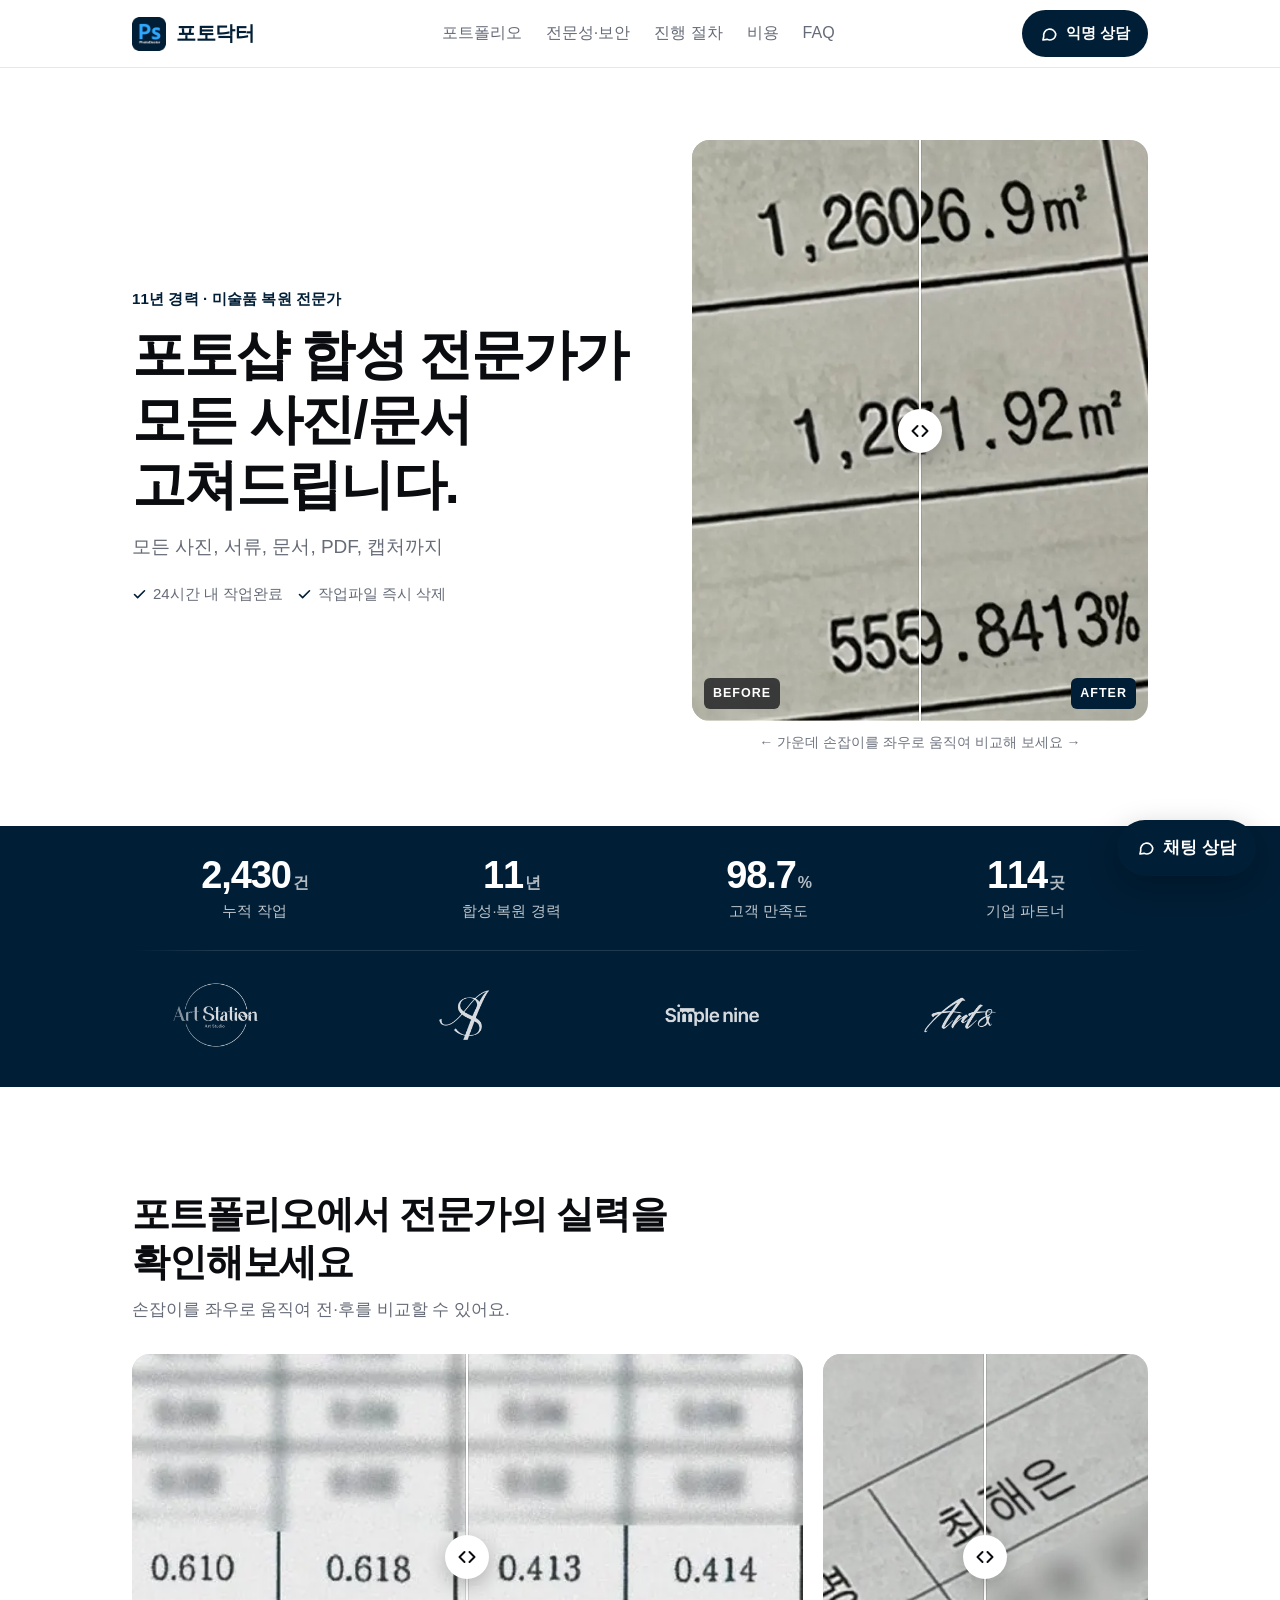
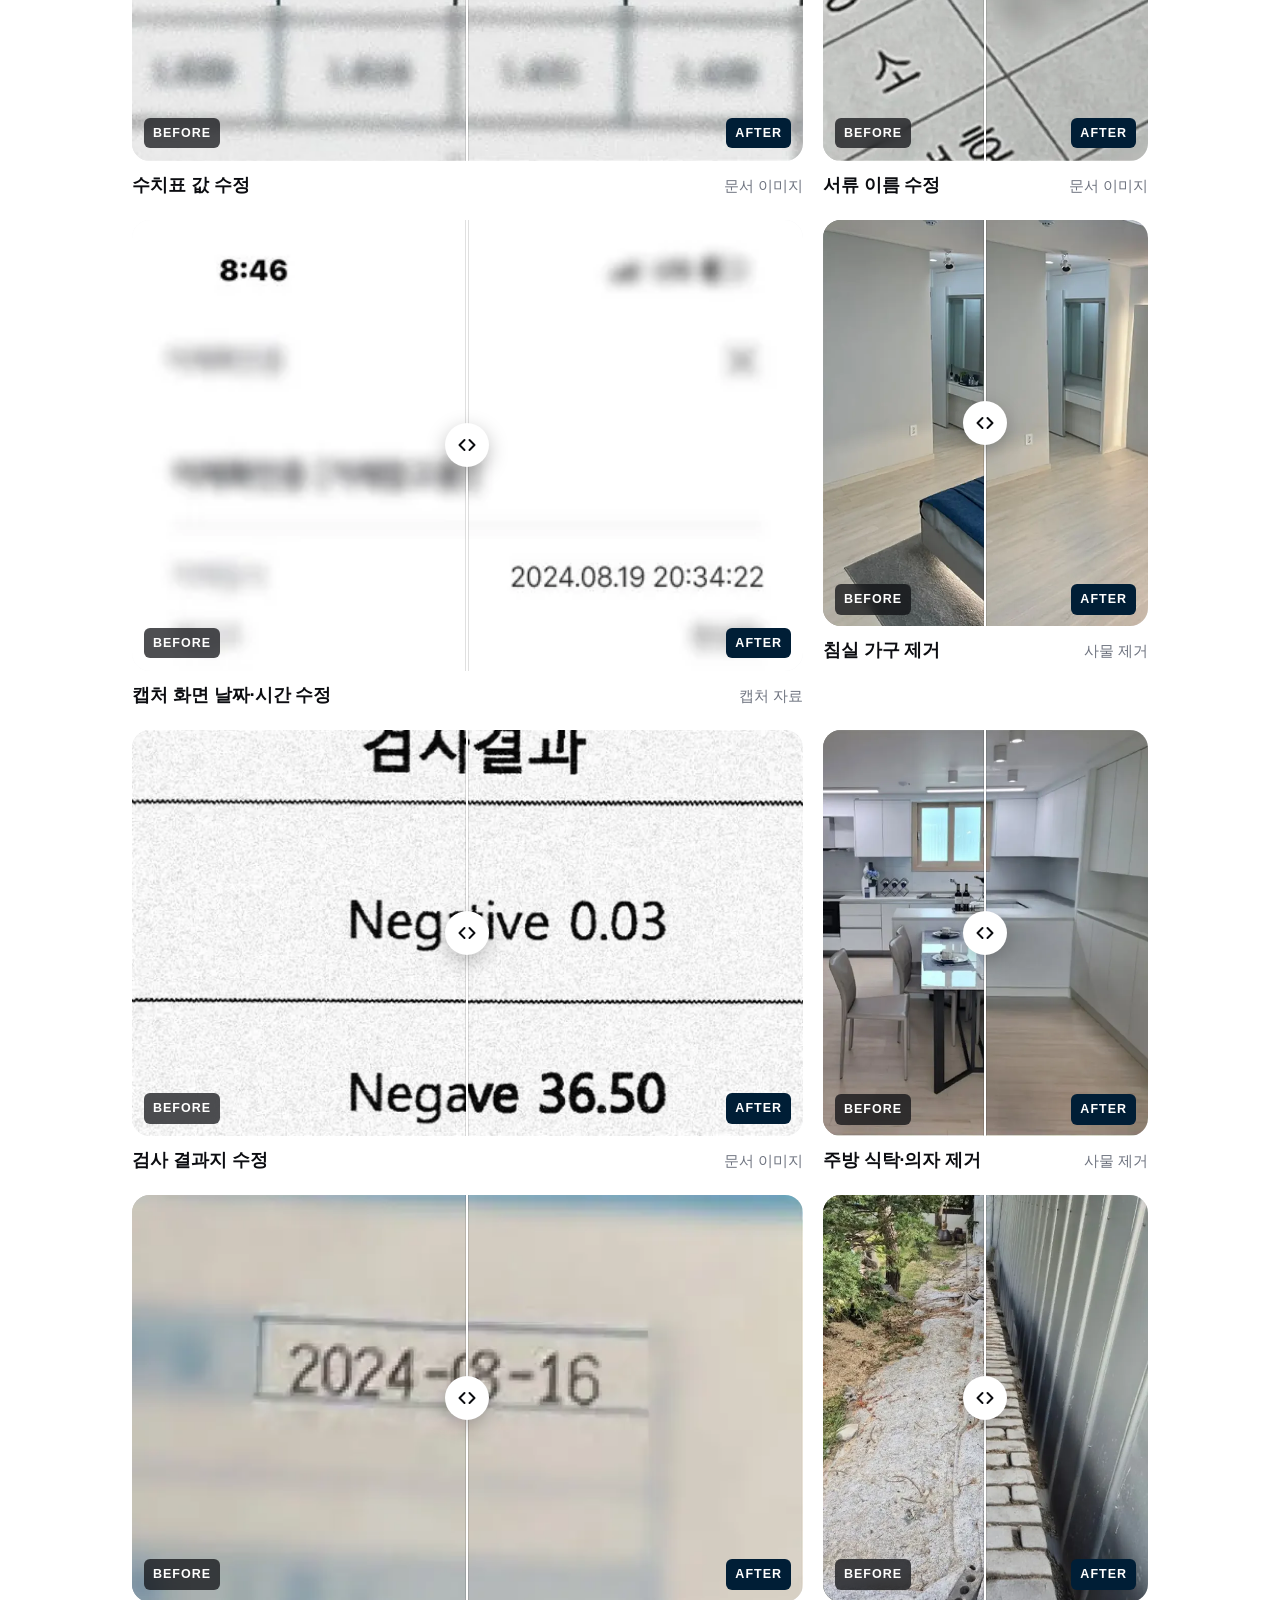
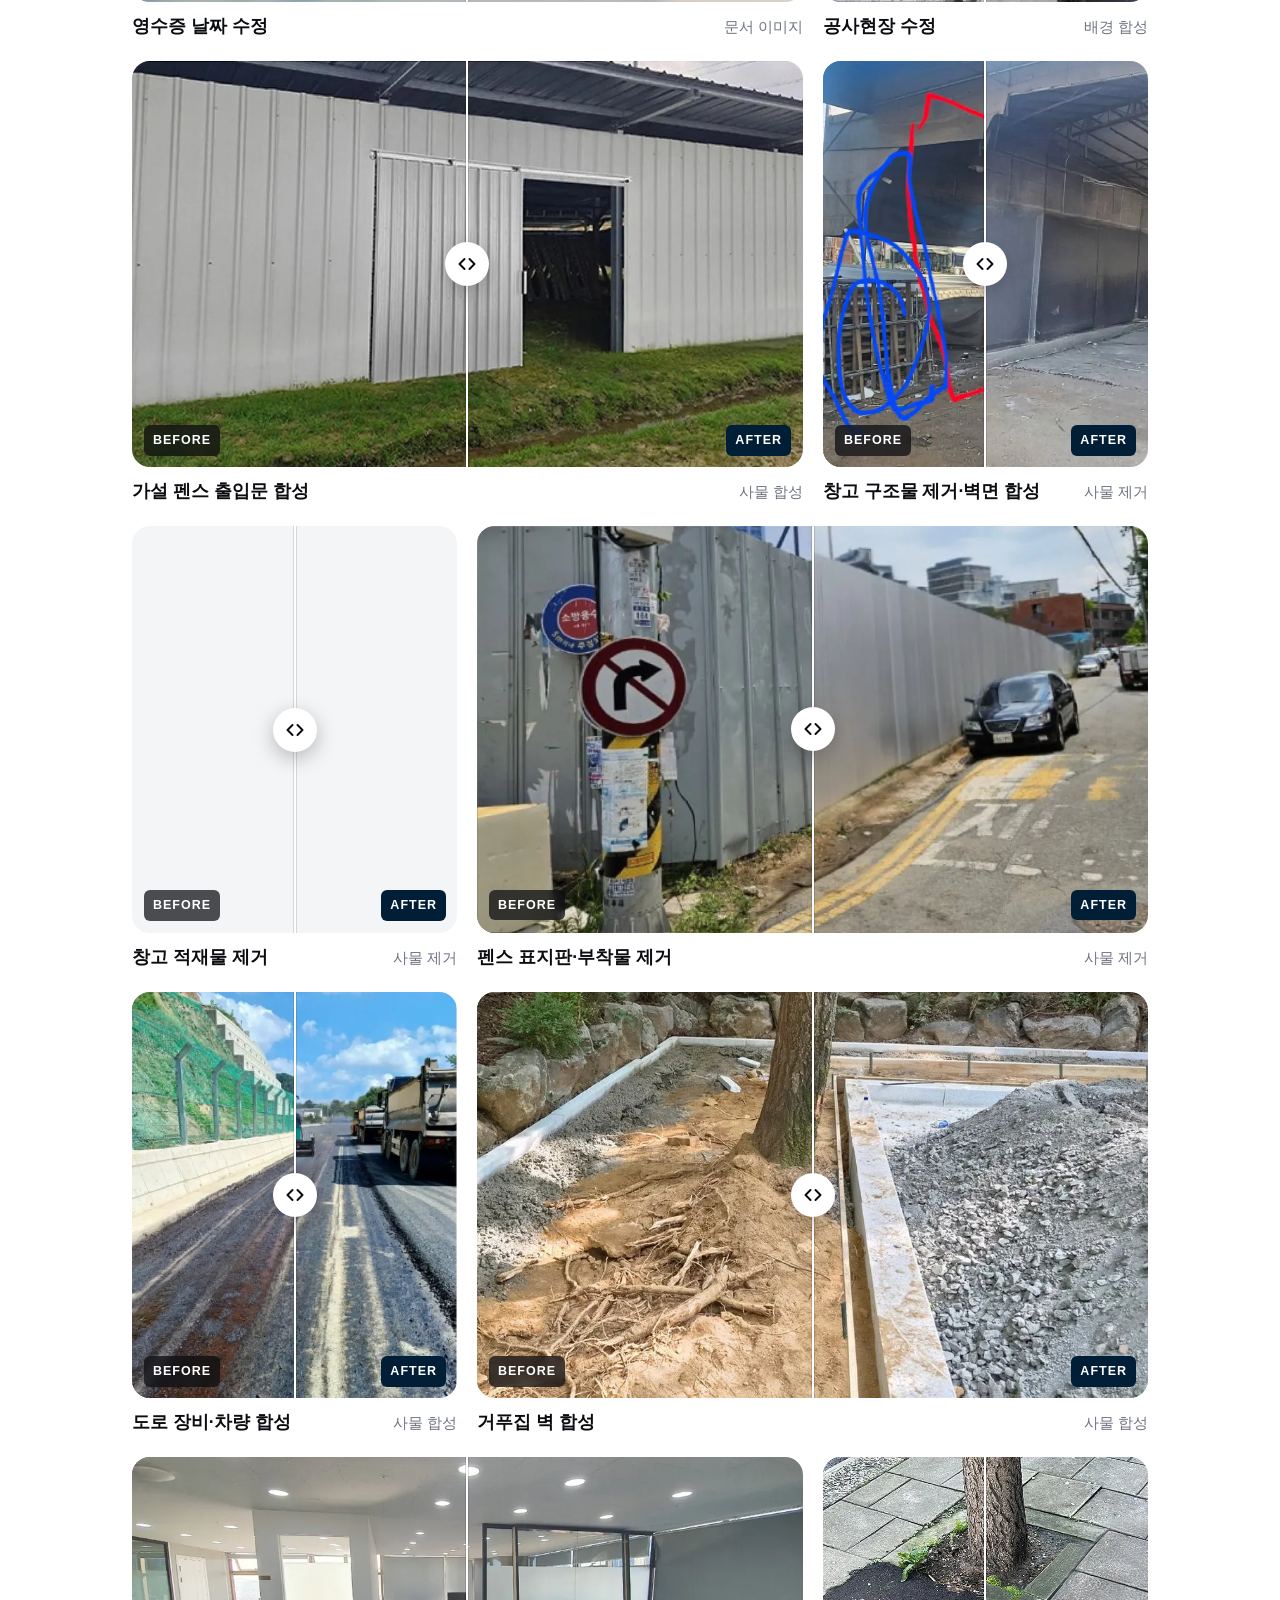
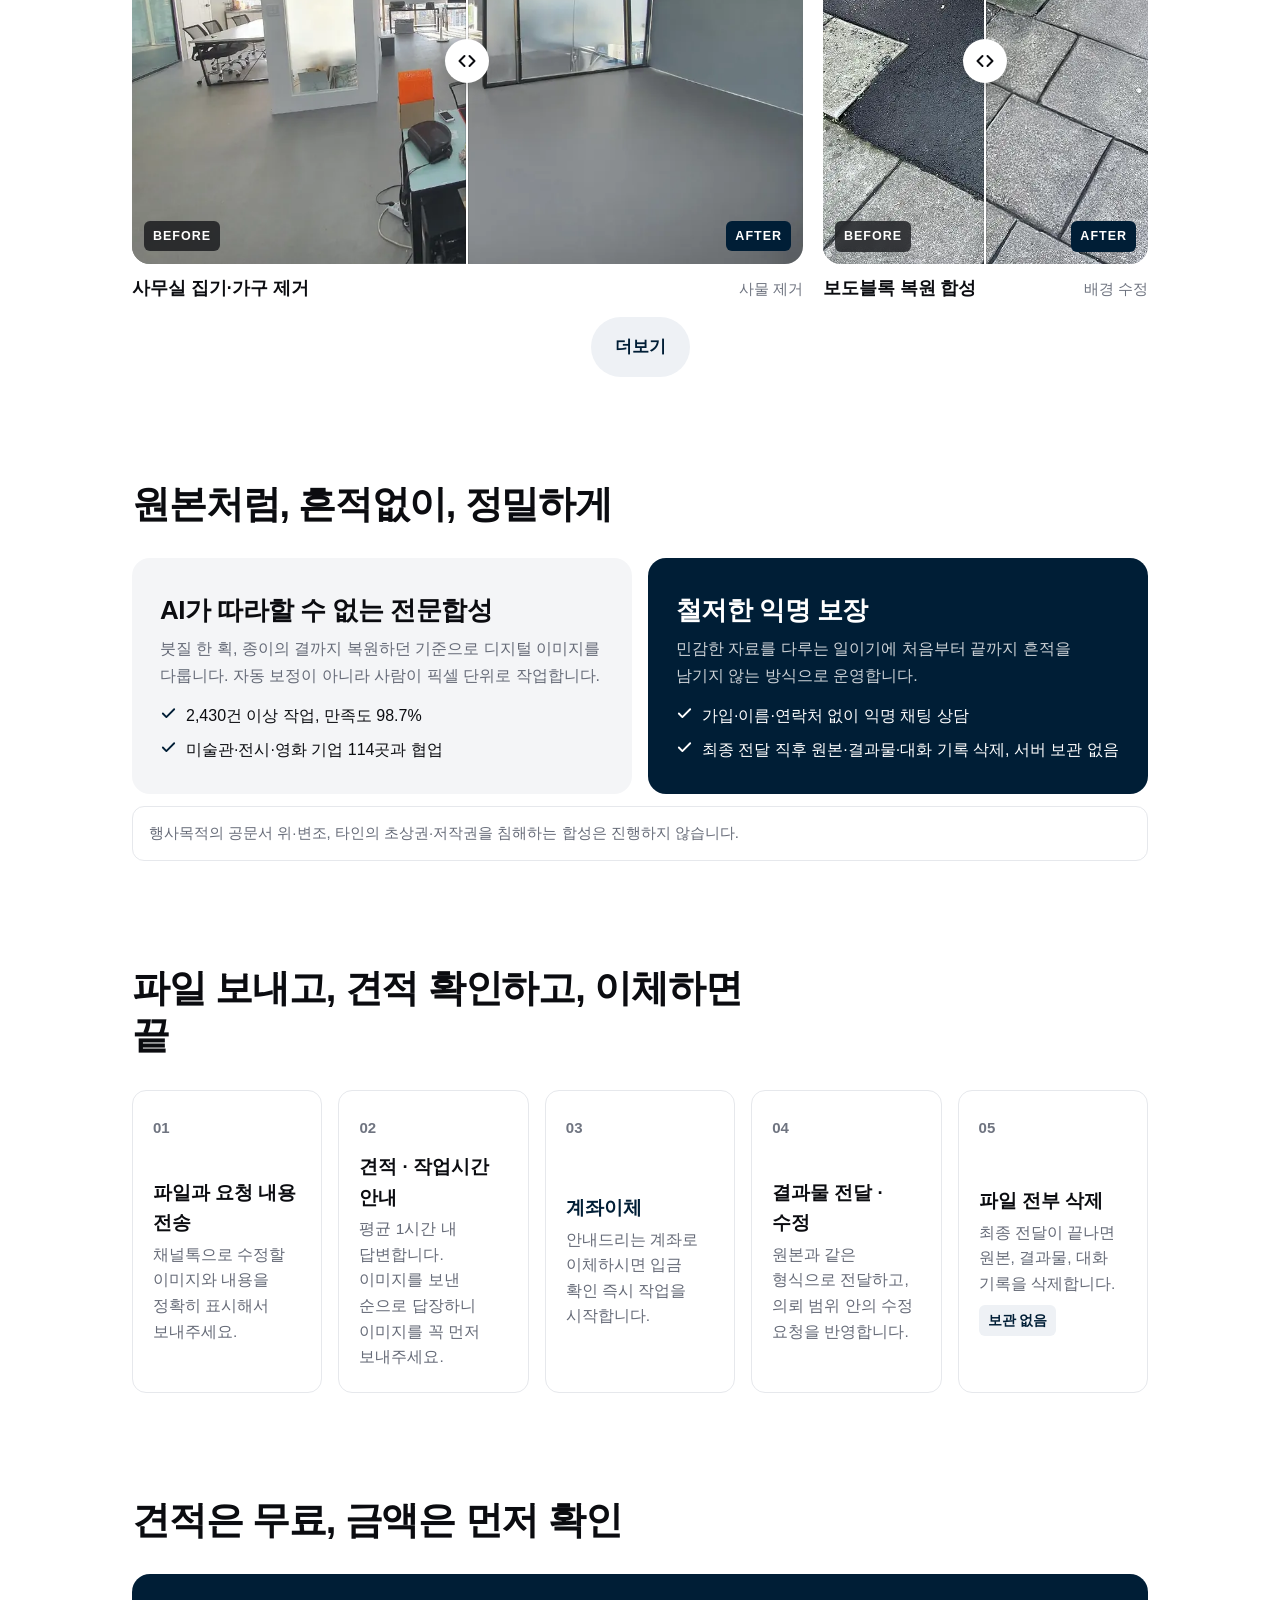
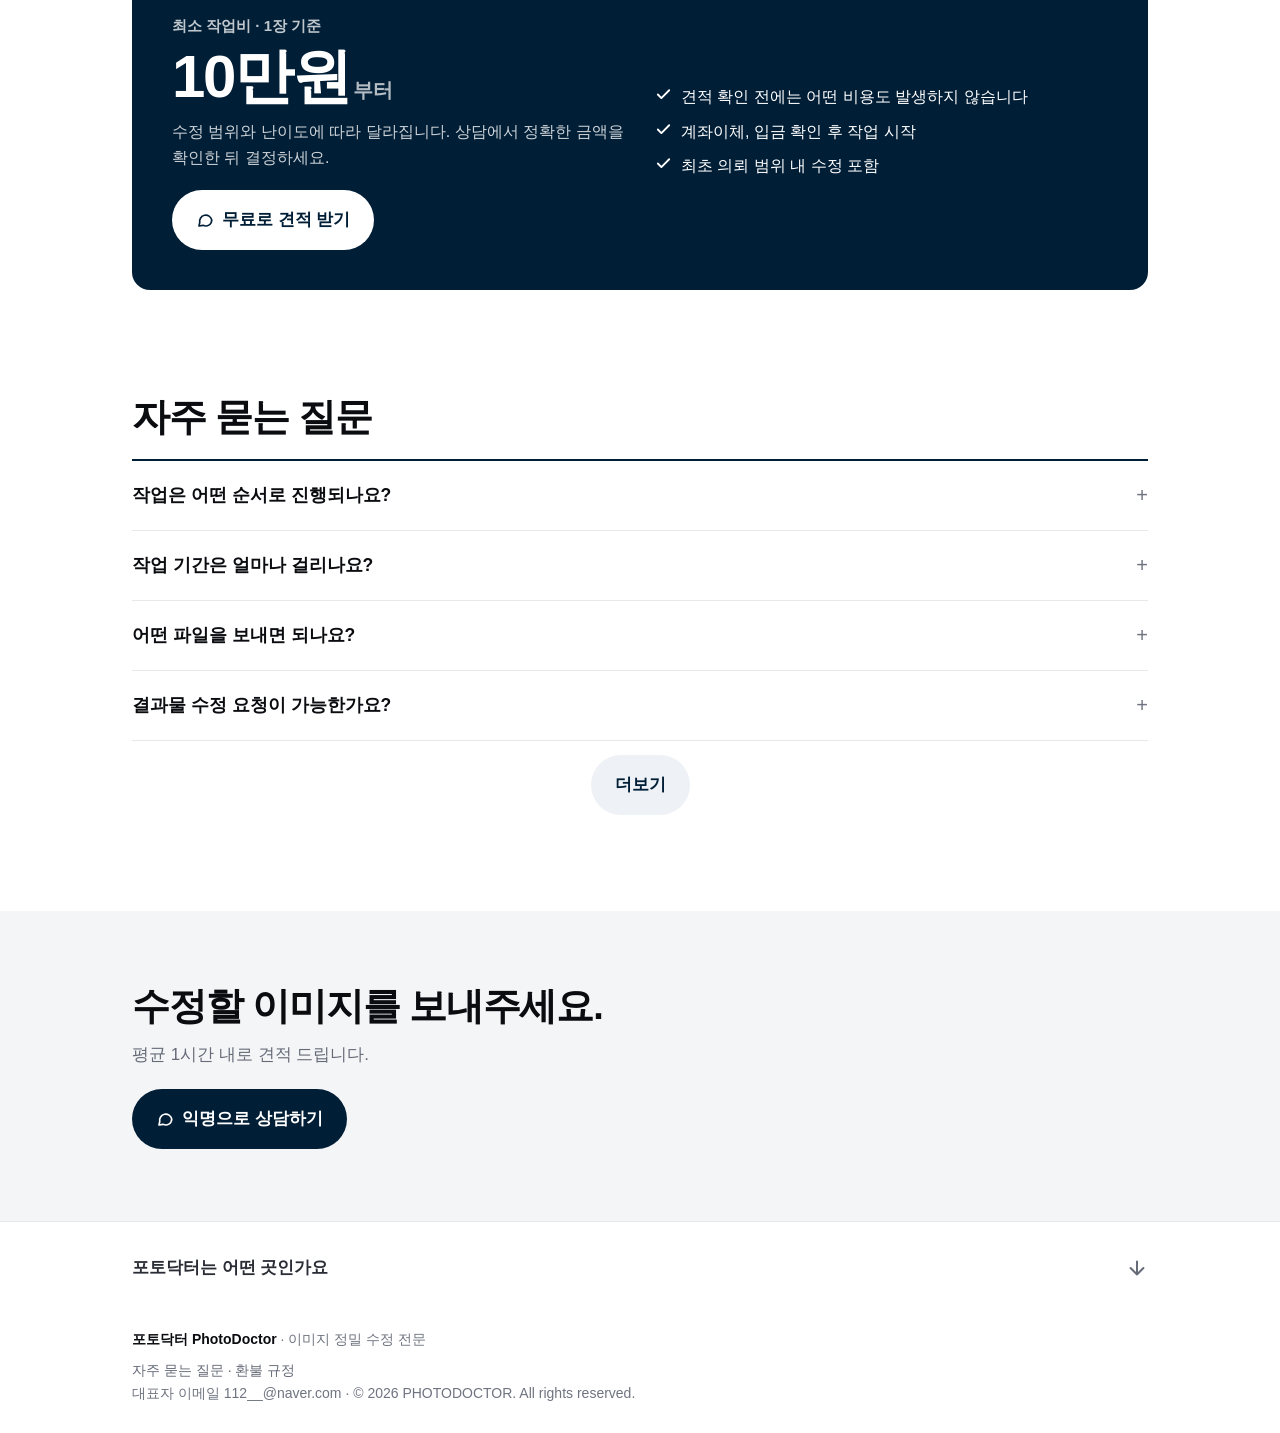
==== commit 3c01567b: "auto: 2026-09-27 21:52" ====
--- a/index.html
+++ b/index.html
@@ -404,13 +404,13 @@
           <p class="sec__desc">손잡이를 좌우로 움직여 전·후를 비교할 수 있어요.</p>
         </div>
         <div class="cases">
+          <figure class="case case--wide"><div class="ba " style="--ratio:165 / 100"><div class="ba__after"><img src="img/ba/a3-after.webp" srcset="img/ba/a3-after.webp 541w" sizes="(max-width: 779px) calc(100vw - 40px), 700px" width="541" height="328" alt="수치표 값 수정 — 수정 후" loading="lazy" decoding="async"></div><div class="ba__before"><img src="img/ba/a3-before.webp" srcset="img/ba/a3-before.webp 541w" sizes="(max-width: 779px) calc(100vw - 40px), 700px" width="541" height="328" alt="수치표 값 수정 — 수정 전" loading="lazy" decoding="async"></div><div class="ba__handle"></div><span class="ba__lbl ba__lbl--b">BEFORE</span><span class="ba__lbl ba__lbl--a">AFTER</span><input type="range" min="0" max="100" value="50" aria-label="수치표 값 수정 전후 비교 슬라이더"></div><figcaption><h3>수치표 값 수정</h3><span>문서 이미지</span></figcaption></figure>
+          <figure class="case"><div class="ba " style="--ratio:4 / 5"><div class="ba__after"><img src="img/ba/a4-after.webp" srcset="img/ba/a4-after-m.webp 640w, img/ba/a4-after.webp 1000w" sizes="(max-width: 779px) calc(100vw - 40px), 350px" width="1000" height="1249" alt="서류 이름 수정 — 수정 후" loading="lazy" decoding="async"></div><div class="ba__before"><img src="img/ba/a4-before.webp" srcset="img/ba/a4-before-m.webp 640w, img/ba/a4-before.webp 1000w" sizes="(max-width: 779px) calc(100vw - 40px), 350px" width="1000" height="1249" alt="서류 이름 수정 — 수정 전" loading="lazy" decoding="async"></div><div class="ba__handle"></div><span class="ba__lbl ba__lbl--b">BEFORE</span><span class="ba__lbl ba__lbl--a">AFTER</span><input type="range" min="0" max="100" value="50" aria-label="서류 이름 수정 전후 비교 슬라이더"></div><figcaption><h3>서류 이름 수정</h3><span>문서 이미지</span></figcaption></figure>
           <figure class="case case--wide"><div class="ba " style="--ratio:446 / 300"><div class="ba__after"><img src="img/ba/a2-after.webp" srcset="img/ba/a2-after.webp 446w" sizes="(max-width: 779px) calc(100vw - 40px), 700px" width="446" height="300" alt="캡처 화면 날짜·시간 수정 — 수정 후" loading="lazy" decoding="async"></div><div class="ba__before"><img src="img/ba/a2-before.webp" srcset="img/ba/a2-before.webp 446w" sizes="(max-width: 779px) calc(100vw - 40px), 700px" width="446" height="300" alt="캡처 화면 날짜·시간 수정 — 수정 전" loading="lazy" decoding="async"></div><div class="ba__handle"></div><span class="ba__lbl ba__lbl--b">BEFORE</span><span class="ba__lbl ba__lbl--a">AFTER</span><input type="range" min="0" max="100" value="50" aria-label="캡처 화면 날짜·시간 수정 전후 비교 슬라이더"></div><figcaption><h3>캡처 화면 날짜·시간 수정</h3><span>캡처 자료</span></figcaption></figure>
-          <figure class="case"><div class="ba " style="--ratio:4 / 5"><div class="ba__after"><img src="img/ba/a4-after.webp" srcset="img/ba/a4-after-m.webp 640w, img/ba/a4-after.webp 1000w" sizes="(max-width: 779px) calc(100vw - 40px), 350px" width="1000" height="1249" alt="서류 이름 수정 — 수정 후" loading="lazy" decoding="async"></div><div class="ba__before"><img src="img/ba/a4-before.webp" srcset="img/ba/a4-before-m.webp 640w, img/ba/a4-before.webp 1000w" sizes="(max-width: 779px) calc(100vw - 40px), 350px" width="1000" height="1249" alt="서류 이름 수정 — 수정 전" loading="lazy" decoding="async"></div><div class="ba__handle"></div><span class="ba__lbl ba__lbl--b">BEFORE</span><span class="ba__lbl ba__lbl--a">AFTER</span><input type="range" min="0" max="100" value="50" aria-label="서류 이름 수정 전후 비교 슬라이더"></div><figcaption><h3>서류 이름 수정</h3><span>문서 이미지</span></figcaption></figure>
-          <figure class="case case--wide"><div class="ba " style="--ratio:165 / 100"><div class="ba__after"><img src="img/ba/a3-after.webp" srcset="img/ba/a3-after.webp 541w" sizes="(max-width: 779px) calc(100vw - 40px), 700px" width="541" height="328" alt="수치표 값 수정 — 수정 후" loading="lazy" decoding="async"></div><div class="ba__before"><img src="img/ba/a3-before.webp" srcset="img/ba/a3-before.webp 541w" sizes="(max-width: 779px) calc(100vw - 40px), 700px" width="541" height="328" alt="수치표 값 수정 — 수정 전" loading="lazy" decoding="async"></div><div class="ba__handle"></div><span class="ba__lbl ba__lbl--b">BEFORE</span><span class="ba__lbl ba__lbl--a">AFTER</span><input type="range" min="0" max="100" value="50" aria-label="수치표 값 수정 전후 비교 슬라이더"></div><figcaption><h3>수치표 값 수정</h3><span>문서 이미지</span></figcaption></figure>
           <figure class="case"><div class="ba " style="--ratio:4 / 5"><div class="ba__after"><img src="img/ba/a16-after.webp" srcset="img/ba/a16-after-m.webp 640w, img/ba/a16-after.webp 1000w" sizes="(max-width: 779px) calc(100vw - 40px), 350px" width="1000" height="1251" alt="침실 가구 제거 — 수정 후" loading="lazy" decoding="async"></div><div class="ba__before"><img src="img/ba/a16-before.webp" srcset="img/ba/a16-before-m.webp 640w, img/ba/a16-before.webp 1000w" sizes="(max-width: 779px) calc(100vw - 40px), 350px" width="1000" height="1251" alt="침실 가구 제거 — 수정 전" loading="lazy" decoding="async"></div><div class="ba__handle"></div><span class="ba__lbl ba__lbl--b">BEFORE</span><span class="ba__lbl ba__lbl--a">AFTER</span><input type="range" min="0" max="100" value="50" aria-label="침실 가구 제거 전후 비교 슬라이더"></div><figcaption><h3>침실 가구 제거</h3><span>사물 제거</span></figcaption></figure>
+          <figure class="case case--wide"><div class="ba " style="--ratio:165 / 100"><div class="ba__after"><img src="img/ba/a6-after.webp" srcset="img/ba/a6-after-m.webp 640w, img/ba/a6-after.webp 744w" sizes="(max-width: 779px) calc(100vw - 40px), 700px" width="744" height="451" alt="검사 결과지 수정 — 수정 후" loading="lazy" decoding="async"></div><div class="ba__before"><img src="img/ba/a6-before.webp" srcset="img/ba/a6-before-m.webp 640w, img/ba/a6-before.webp 744w" sizes="(max-width: 779px) calc(100vw - 40px), 700px" width="744" height="451" alt="검사 결과지 수정 — 수정 전" loading="lazy" decoding="async"></div><div class="ba__handle"></div><span class="ba__lbl ba__lbl--b">BEFORE</span><span class="ba__lbl ba__lbl--a">AFTER</span><input type="range" min="0" max="100" value="50" aria-label="검사 결과지 수정 전후 비교 슬라이더"></div><figcaption><h3>검사 결과지 수정</h3><span>문서 이미지</span></figcaption></figure>
+          <figure class="case"><div class="ba " style="--ratio:4 / 5"><div class="ba__after"><img src="img/ba/a17-after.webp" srcset="img/ba/a17-after-m.webp 640w, img/ba/a17-after.webp 1000w" sizes="(max-width: 779px) calc(100vw - 40px), 350px" width="1000" height="1249" alt="주방 식탁·의자 제거 — 수정 후" loading="lazy" decoding="async"></div><div class="ba__before"><img src="img/ba/a17-before.webp" srcset="img/ba/a17-before-m.webp 640w, img/ba/a17-before.webp 1000w" sizes="(max-width: 779px) calc(100vw - 40px), 350px" width="1000" height="1249" alt="주방 식탁·의자 제거 — 수정 전" loading="lazy" decoding="async"></div><div class="ba__handle"></div><span class="ba__lbl ba__lbl--b">BEFORE</span><span class="ba__lbl ba__lbl--a">AFTER</span><input type="range" min="0" max="100" value="50" aria-label="주방 식탁·의자 제거 전후 비교 슬라이더"></div><figcaption><h3>주방 식탁·의자 제거</h3><span>사물 제거</span></figcaption></figure>
           <figure class="case case--wide"><div class="ba " style="--ratio:165 / 100"><div class="ba__after"><img src="img/ba/a5-after.webp" srcset="img/ba/a5-after-m.webp 640w, img/ba/a5-after.webp 867w" sizes="(max-width: 779px) calc(100vw - 40px), 700px" width="867" height="525" alt="영수증 날짜 수정 — 수정 후" loading="lazy" decoding="async"></div><div class="ba__before"><img src="img/ba/a5-before.webp" srcset="img/ba/a5-before-m.webp 640w, img/ba/a5-before.webp 867w" sizes="(max-width: 779px) calc(100vw - 40px), 700px" width="867" height="525" alt="영수증 날짜 수정 — 수정 전" loading="lazy" decoding="async"></div><div class="ba__handle"></div><span class="ba__lbl ba__lbl--b">BEFORE</span><span class="ba__lbl ba__lbl--a">AFTER</span><input type="range" min="0" max="100" value="50" aria-label="영수증 날짜 수정 전후 비교 슬라이더"></div><figcaption><h3>영수증 날짜 수정</h3><span>문서 이미지</span></figcaption></figure>
-          <figure class="case"><div class="ba " style="--ratio:4 / 5"><div class="ba__after"><img src="img/ba/a17-after.webp" srcset="img/ba/a17-after-m.webp 640w, img/ba/a17-after.webp 1000w" sizes="(max-width: 779px) calc(100vw - 40px), 350px" width="1000" height="1249" alt="주방 식탁·의자 제거 — 수정 후" loading="lazy" decoding="async"></div><div class="ba__before"><img src="img/ba/a17-before.webp" srcset="img/ba/a17-before-m.webp 640w, img/ba/a17-before.webp 1000w" sizes="(max-width: 779px) calc(100vw - 40px), 350px" width="1000" height="1249" alt="주방 식탁·의자 제거 — 수정 전" loading="lazy" decoding="async"></div><div class="ba__handle"></div><span class="ba__lbl ba__lbl--b">BEFORE</span><span class="ba__lbl ba__lbl--a">AFTER</span><input type="range" min="0" max="100" value="50" aria-label="주방 식탁·의자 제거 전후 비교 슬라이더"></div><figcaption><h3>주방 식탁·의자 제거</h3><span>사물 제거</span></figcaption></figure>
-          <figure class="case case--wide"><div class="ba " style="--ratio:165 / 100"><div class="ba__after"><img src="img/ba/a6-after.webp" srcset="img/ba/a6-after-m.webp 640w, img/ba/a6-after.webp 744w" sizes="(max-width: 779px) calc(100vw - 40px), 700px" width="744" height="451" alt="검사 결과지 수정 — 수정 후" loading="lazy" decoding="async"></div><div class="ba__before"><img src="img/ba/a6-before.webp" srcset="img/ba/a6-before-m.webp 640w, img/ba/a6-before.webp 744w" sizes="(max-width: 779px) calc(100vw - 40px), 700px" width="744" height="451" alt="검사 결과지 수정 — 수정 전" loading="lazy" decoding="async"></div><div class="ba__handle"></div><span class="ba__lbl ba__lbl--b">BEFORE</span><span class="ba__lbl ba__lbl--a">AFTER</span><input type="range" min="0" max="100" value="50" aria-label="검사 결과지 수정 전후 비교 슬라이더"></div><figcaption><h3>검사 결과지 수정</h3><span>문서 이미지</span></figcaption></figure>
           <figure class="case"><div class="ba " style="--ratio:4 / 5"><div class="ba__after"><img src="img/ba/a18-after.webp" srcset="img/ba/a18-after-m.webp 640w, img/ba/a18-after.webp 1000w" sizes="(max-width: 779px) calc(100vw - 40px), 350px" width="1000" height="1249" alt="공사현장 수정 — 수정 후" loading="lazy" decoding="async"></div><div class="ba__before"><img src="img/ba/a18-before.webp" srcset="img/ba/a18-before-m.webp 640w, img/ba/a18-before.webp 1000w" sizes="(max-width: 779px) calc(100vw - 40px), 350px" width="1000" height="1249" alt="공사현장 수정 — 수정 전" loading="lazy" decoding="async"></div><div class="ba__handle"></div><span class="ba__lbl ba__lbl--b">BEFORE</span><span class="ba__lbl ba__lbl--a">AFTER</span><input type="range" min="0" max="100" value="50" aria-label="공사현장 수정 전후 비교 슬라이더"></div><figcaption><h3>공사현장 수정</h3><span>배경 합성</span></figcaption></figure>
           <figure class="case case--wide"><div class="ba " style="--ratio:165 / 100"><div class="ba__after"><img src="img/ba/a11-after.webp" srcset="img/ba/a11-after-m.webp 640w, img/ba/a11-after.webp 1000w" sizes="(max-width: 779px) calc(100vw - 40px), 700px" width="1000" height="606" alt="가설 펜스 출입문 합성 — 수정 후" loading="lazy" decoding="async"></div><div class="ba__before"><img src="img/ba/a11-before.webp" srcset="img/ba/a11-before-m.webp 640w, img/ba/a11-before.webp 1000w" sizes="(max-width: 779px) calc(100vw - 40px), 700px" width="1000" height="606" alt="가설 펜스 출입문 합성 — 수정 전" loading="lazy" decoding="async"></div><div class="ba__handle"></div><span class="ba__lbl ba__lbl--b">BEFORE</span><span class="ba__lbl ba__lbl--a">AFTER</span><input type="range" min="0" max="100" value="50" aria-label="가설 펜스 출입문 합성 전후 비교 슬라이더"></div><figcaption><h3>가설 펜스 출입문 합성</h3><span>사물 합성</span></figcaption></figure>
           <figure class="case"><div class="ba " style="--ratio:4 / 5"><div class="ba__after"><img src="img/ba/a9-after.webp" srcset="img/ba/a9-after-m.webp 640w, img/ba/a9-after.webp 1000w" sizes="(max-width: 779px) calc(100vw - 40px), 350px" width="1000" height="1251" alt="창고 구조물 제거·벽면 합성 — 수정 후" loading="lazy" decoding="async"></div><div class="ba__before"><img src="img/ba/a9-before.webp" srcset="img/ba/a9-before-m.webp 640w, img/ba/a9-before.webp 1000w" sizes="(max-width: 779px) calc(100vw - 40px), 350px" width="1000" height="1251" alt="창고 구조물 제거·벽면 합성 — 수정 전" loading="lazy" decoding="async"></div><div class="ba__handle"></div><span class="ba__lbl ba__lbl--b">BEFORE</span><span class="ba__lbl ba__lbl--a">AFTER</span><input type="range" min="0" max="100" value="50" aria-label="창고 구조물 제거·벽면 합성 전후 비교 슬라이더"></div><figcaption><h3>창고 구조물 제거·벽면 합성</h3><span>사물 제거</span></figcaption></figure>
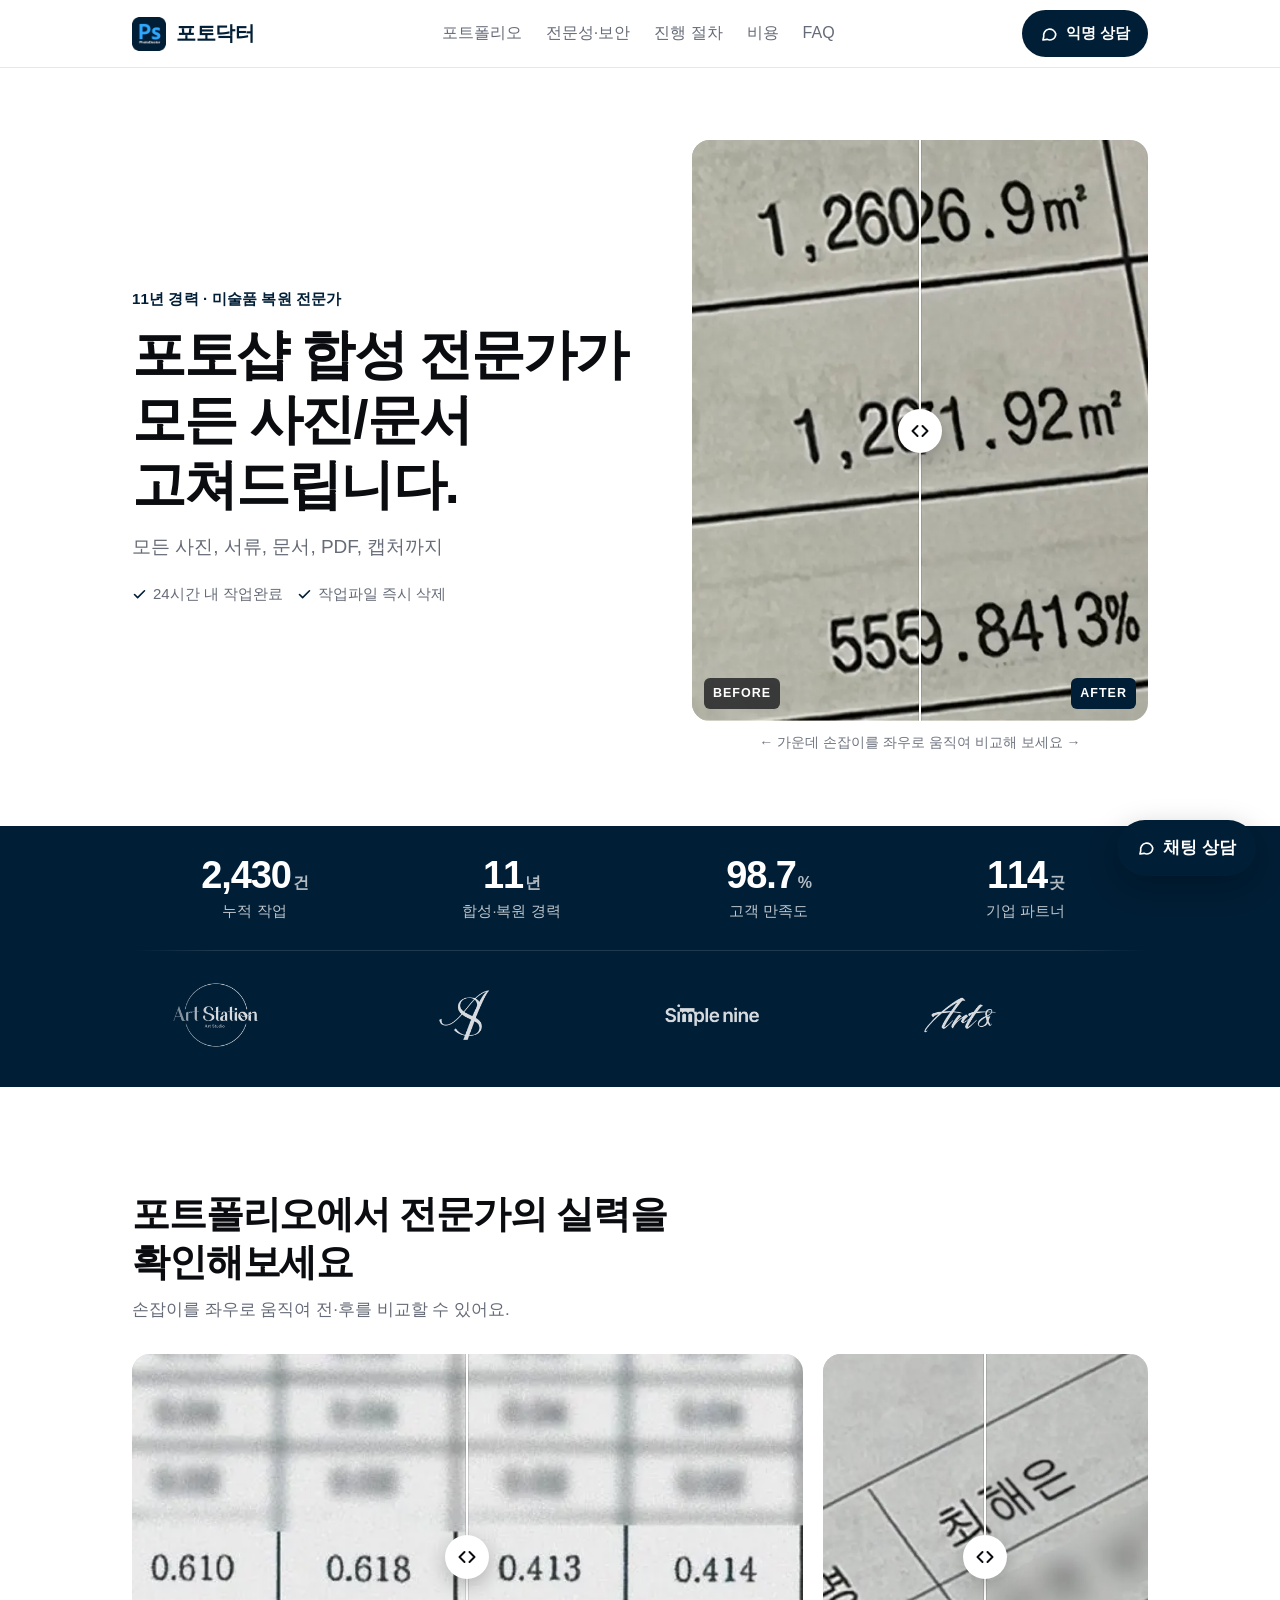
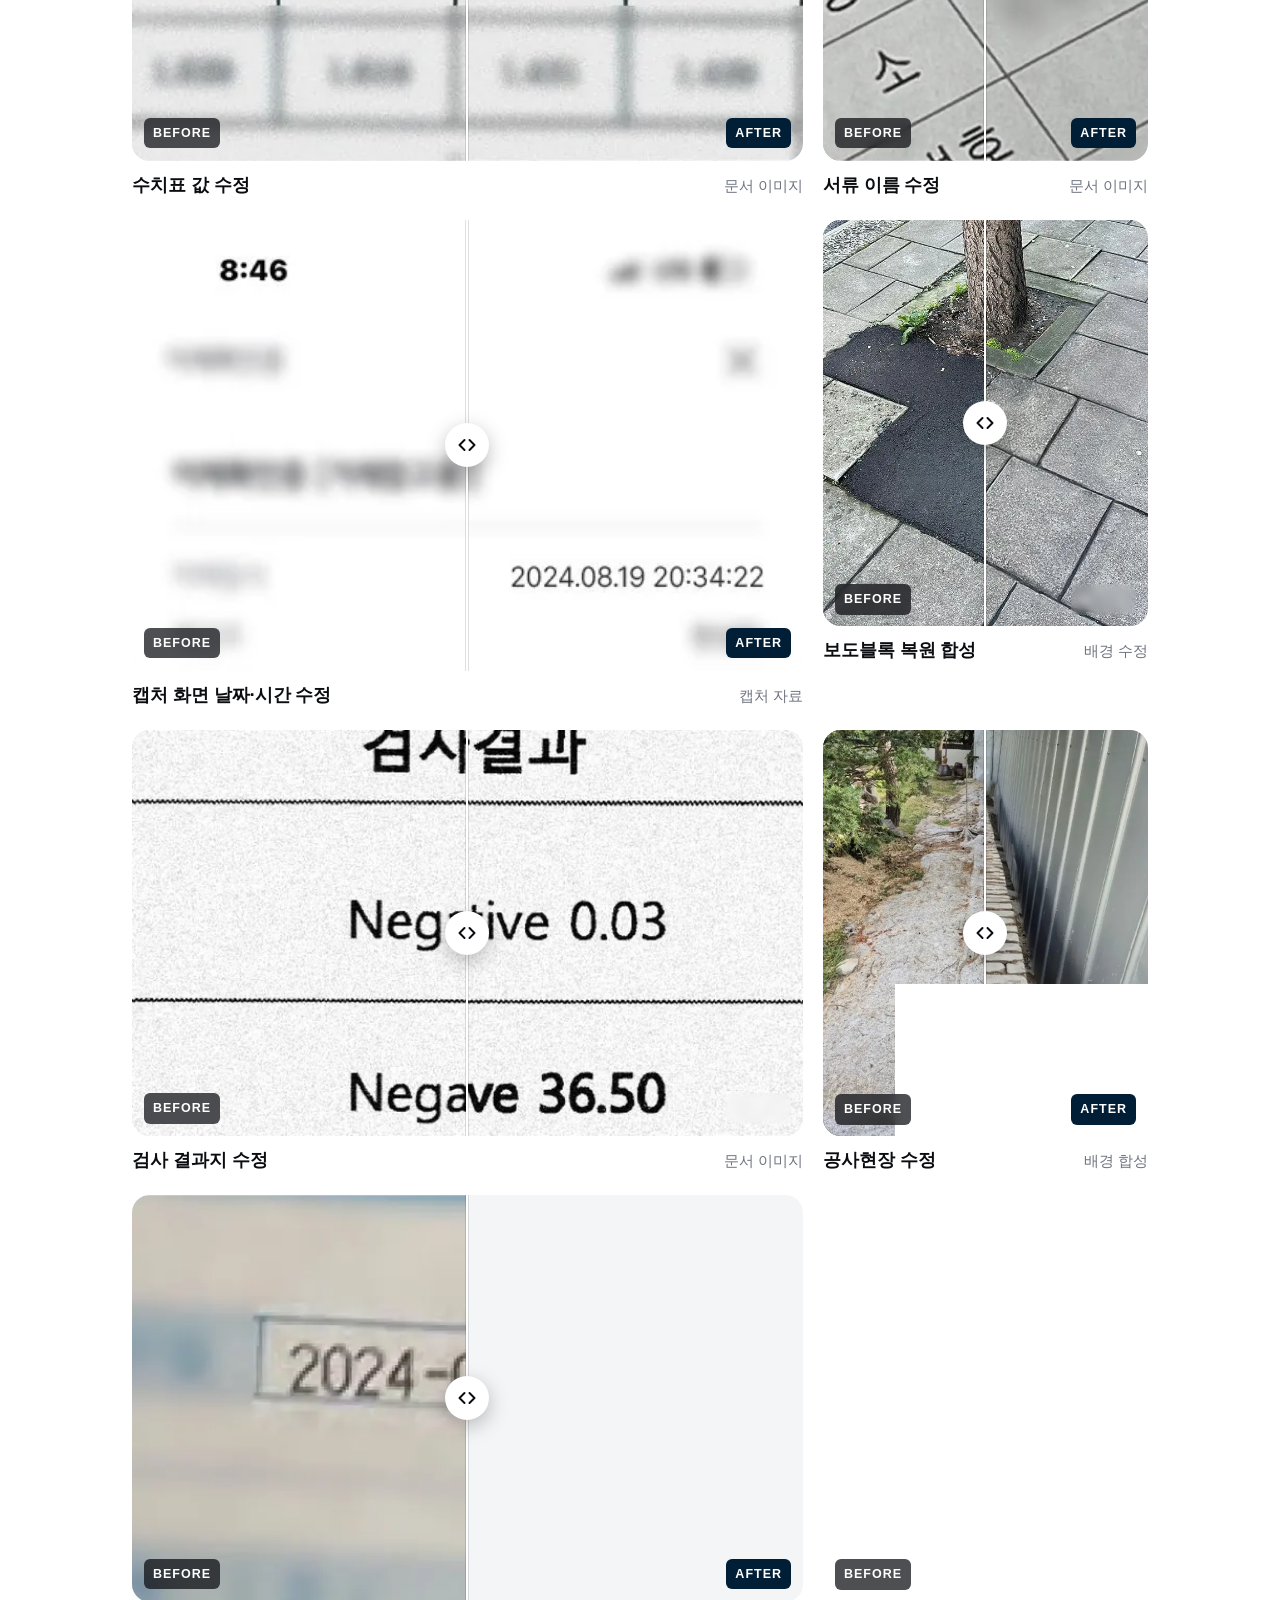
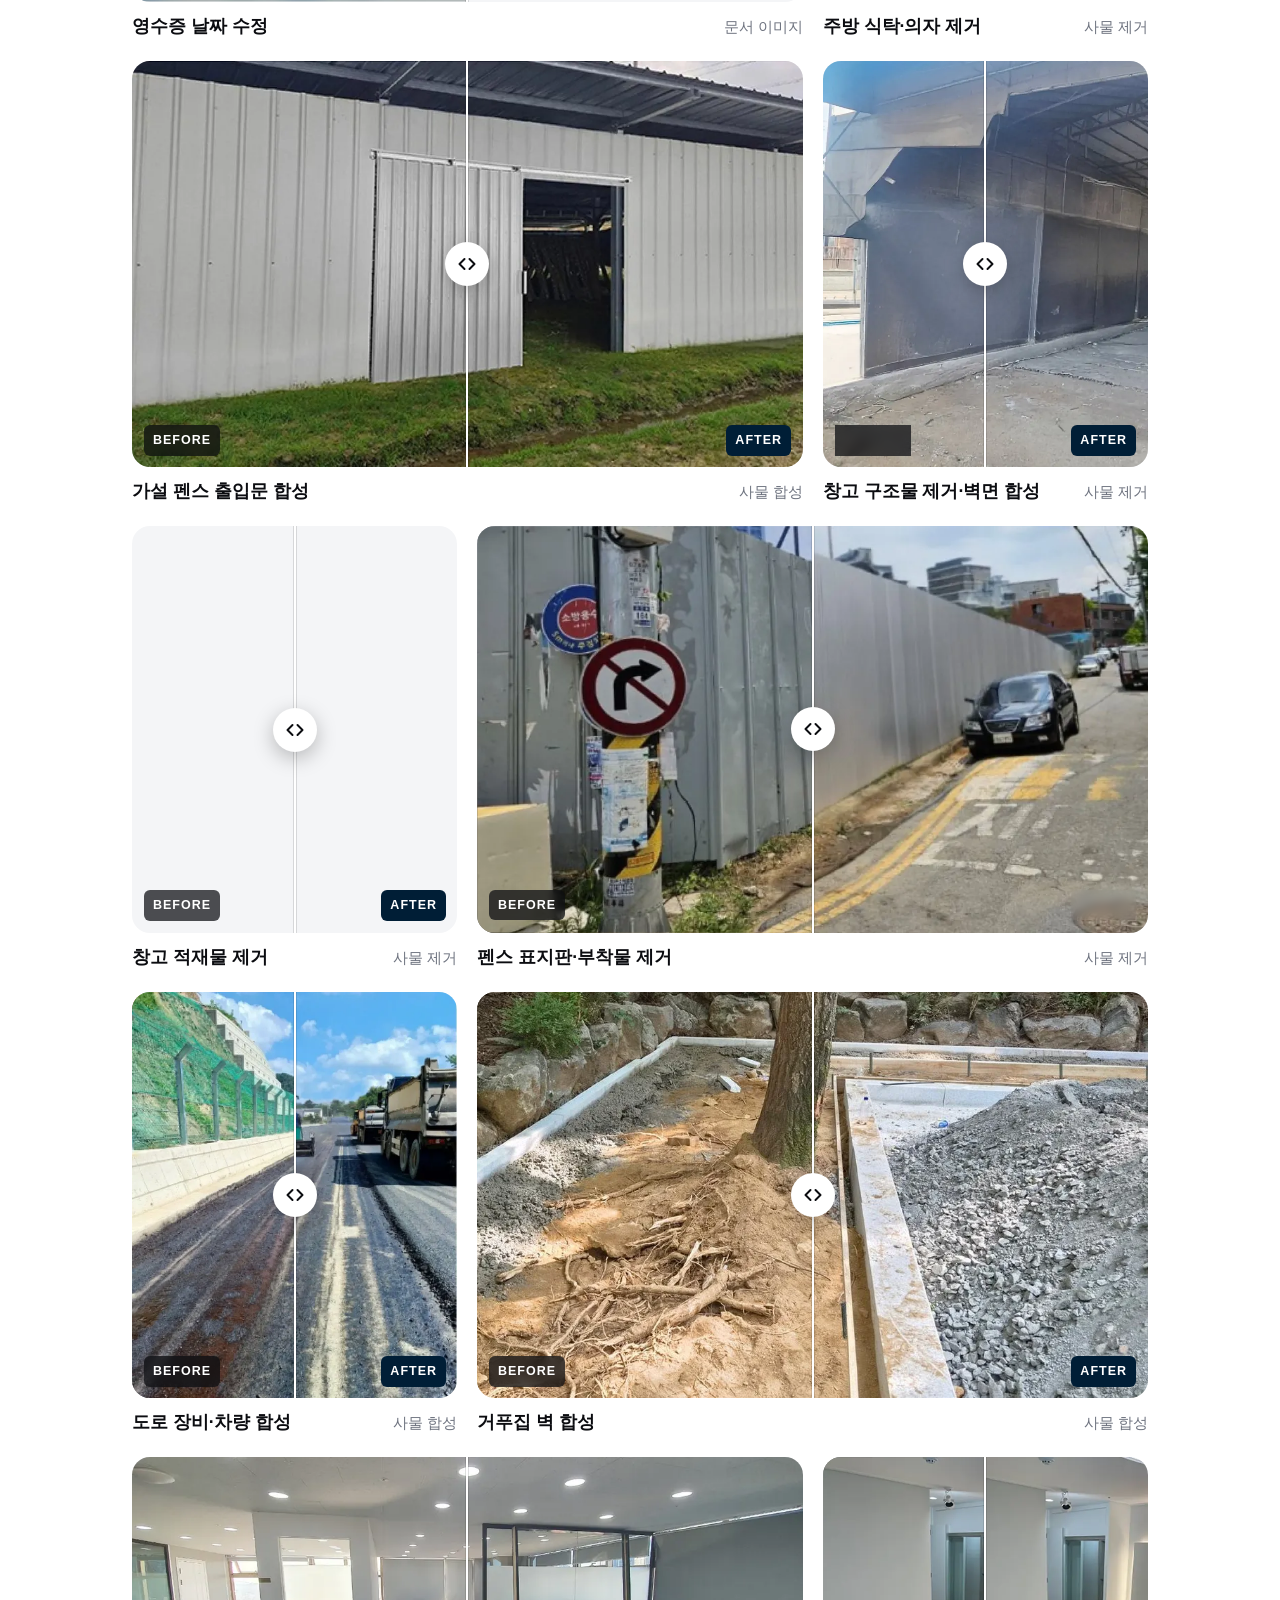
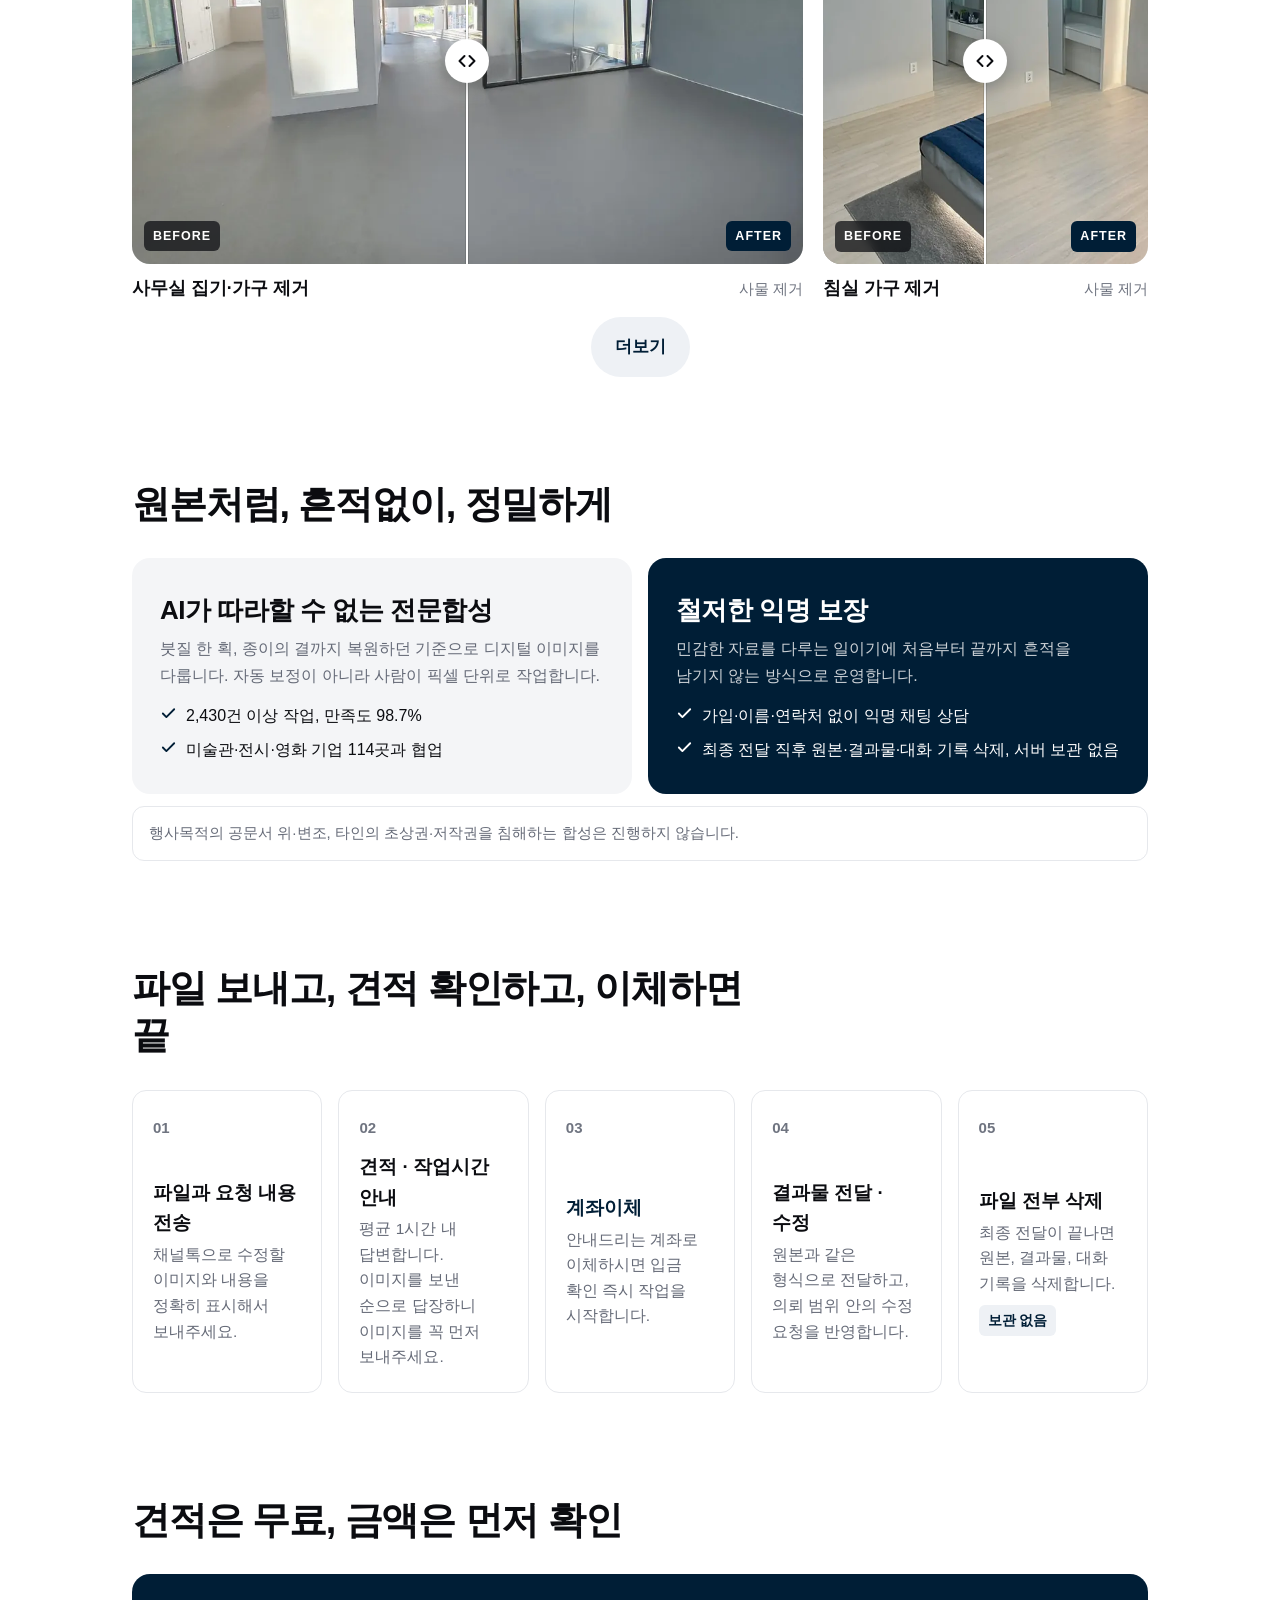
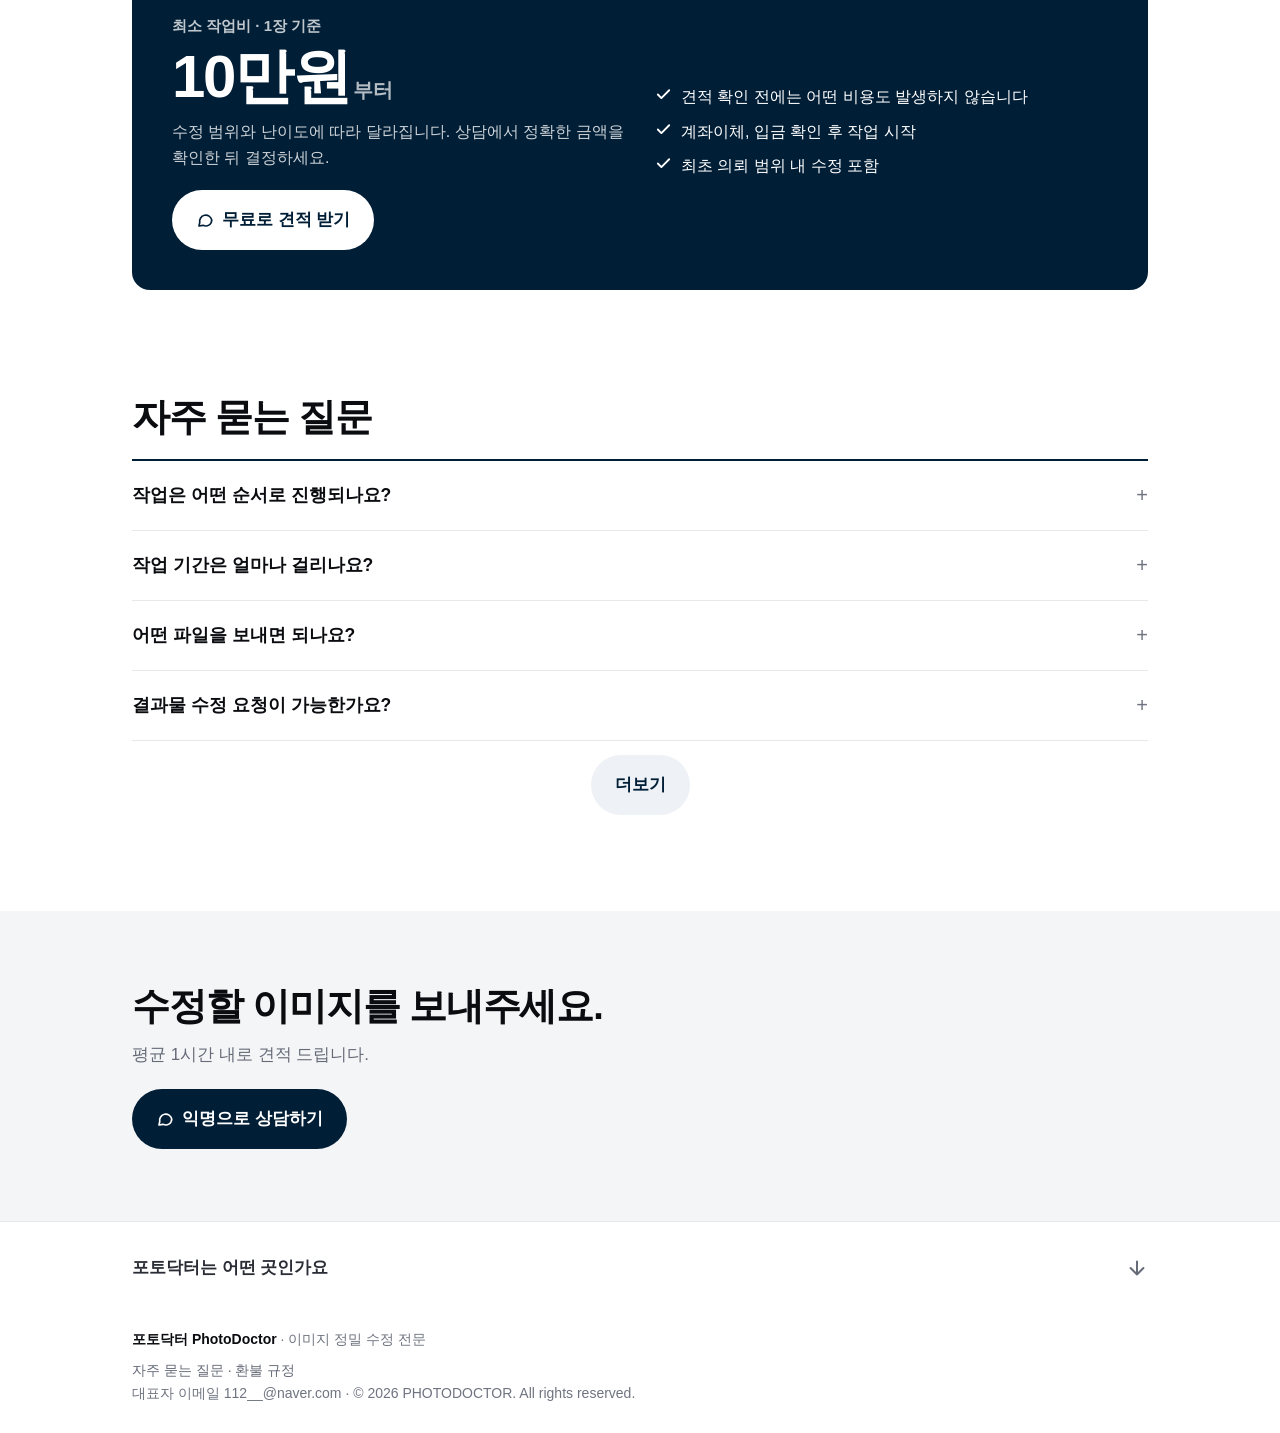
==== commit 3c861aec: "auto: 2026-09-27 21:54" ====
--- a/index.html
+++ b/index.html
@@ -407,11 +407,11 @@
           <figure class="case case--wide"><div class="ba " style="--ratio:165 / 100"><div class="ba__after"><img src="img/ba/a3-after.webp" srcset="img/ba/a3-after.webp 541w" sizes="(max-width: 779px) calc(100vw - 40px), 700px" width="541" height="328" alt="수치표 값 수정 — 수정 후" loading="lazy" decoding="async"></div><div class="ba__before"><img src="img/ba/a3-before.webp" srcset="img/ba/a3-before.webp 541w" sizes="(max-width: 779px) calc(100vw - 40px), 700px" width="541" height="328" alt="수치표 값 수정 — 수정 전" loading="lazy" decoding="async"></div><div class="ba__handle"></div><span class="ba__lbl ba__lbl--b">BEFORE</span><span class="ba__lbl ba__lbl--a">AFTER</span><input type="range" min="0" max="100" value="50" aria-label="수치표 값 수정 전후 비교 슬라이더"></div><figcaption><h3>수치표 값 수정</h3><span>문서 이미지</span></figcaption></figure>
           <figure class="case"><div class="ba " style="--ratio:4 / 5"><div class="ba__after"><img src="img/ba/a4-after.webp" srcset="img/ba/a4-after-m.webp 640w, img/ba/a4-after.webp 1000w" sizes="(max-width: 779px) calc(100vw - 40px), 350px" width="1000" height="1249" alt="서류 이름 수정 — 수정 후" loading="lazy" decoding="async"></div><div class="ba__before"><img src="img/ba/a4-before.webp" srcset="img/ba/a4-before-m.webp 640w, img/ba/a4-before.webp 1000w" sizes="(max-width: 779px) calc(100vw - 40px), 350px" width="1000" height="1249" alt="서류 이름 수정 — 수정 전" loading="lazy" decoding="async"></div><div class="ba__handle"></div><span class="ba__lbl ba__lbl--b">BEFORE</span><span class="ba__lbl ba__lbl--a">AFTER</span><input type="range" min="0" max="100" value="50" aria-label="서류 이름 수정 전후 비교 슬라이더"></div><figcaption><h3>서류 이름 수정</h3><span>문서 이미지</span></figcaption></figure>
           <figure class="case case--wide"><div class="ba " style="--ratio:446 / 300"><div class="ba__after"><img src="img/ba/a2-after.webp" srcset="img/ba/a2-after.webp 446w" sizes="(max-width: 779px) calc(100vw - 40px), 700px" width="446" height="300" alt="캡처 화면 날짜·시간 수정 — 수정 후" loading="lazy" decoding="async"></div><div class="ba__before"><img src="img/ba/a2-before.webp" srcset="img/ba/a2-before.webp 446w" sizes="(max-width: 779px) calc(100vw - 40px), 700px" width="446" height="300" alt="캡처 화면 날짜·시간 수정 — 수정 전" loading="lazy" decoding="async"></div><div class="ba__handle"></div><span class="ba__lbl ba__lbl--b">BEFORE</span><span class="ba__lbl ba__lbl--a">AFTER</span><input type="range" min="0" max="100" value="50" aria-label="캡처 화면 날짜·시간 수정 전후 비교 슬라이더"></div><figcaption><h3>캡처 화면 날짜·시간 수정</h3><span>캡처 자료</span></figcaption></figure>
-          <figure class="case"><div class="ba " style="--ratio:4 / 5"><div class="ba__after"><img src="img/ba/a16-after.webp" srcset="img/ba/a16-after-m.webp 640w, img/ba/a16-after.webp 1000w" sizes="(max-width: 779px) calc(100vw - 40px), 350px" width="1000" height="1251" alt="침실 가구 제거 — 수정 후" loading="lazy" decoding="async"></div><div class="ba__before"><img src="img/ba/a16-before.webp" srcset="img/ba/a16-before-m.webp 640w, img/ba/a16-before.webp 1000w" sizes="(max-width: 779px) calc(100vw - 40px), 350px" width="1000" height="1251" alt="침실 가구 제거 — 수정 전" loading="lazy" decoding="async"></div><div class="ba__handle"></div><span class="ba__lbl ba__lbl--b">BEFORE</span><span class="ba__lbl ba__lbl--a">AFTER</span><input type="range" min="0" max="100" value="50" aria-label="침실 가구 제거 전후 비교 슬라이더"></div><figcaption><h3>침실 가구 제거</h3><span>사물 제거</span></figcaption></figure>
+          <figure class="case"><div class="ba " style="--ratio:4 / 5"><div class="ba__after"><img src="img/ba/a20-after.webp" srcset="img/ba/a20-after.webp 584w" sizes="(max-width: 779px) calc(100vw - 40px), 350px" width="584" height="730" alt="보도블록 복원 합성 — 수정 후" loading="lazy" decoding="async"></div><div class="ba__before"><img src="img/ba/a20-before.webp" srcset="img/ba/a20-before.webp 584w" sizes="(max-width: 779px) calc(100vw - 40px), 350px" width="584" height="730" alt="보도블록 복원 합성 — 수정 전" loading="lazy" decoding="async"></div><div class="ba__handle"></div><span class="ba__lbl ba__lbl--b">BEFORE</span><span class="ba__lbl ba__lbl--a">AFTER</span><input type="range" min="0" max="100" value="50" aria-label="보도블록 복원 합성 전후 비교 슬라이더"></div><figcaption><h3>보도블록 복원 합성</h3><span>배경 수정</span></figcaption></figure>
           <figure class="case case--wide"><div class="ba " style="--ratio:165 / 100"><div class="ba__after"><img src="img/ba/a6-after.webp" srcset="img/ba/a6-after-m.webp 640w, img/ba/a6-after.webp 744w" sizes="(max-width: 779px) calc(100vw - 40px), 700px" width="744" height="451" alt="검사 결과지 수정 — 수정 후" loading="lazy" decoding="async"></div><div class="ba__before"><img src="img/ba/a6-before.webp" srcset="img/ba/a6-before-m.webp 640w, img/ba/a6-before.webp 744w" sizes="(max-width: 779px) calc(100vw - 40px), 700px" width="744" height="451" alt="검사 결과지 수정 — 수정 전" loading="lazy" decoding="async"></div><div class="ba__handle"></div><span class="ba__lbl ba__lbl--b">BEFORE</span><span class="ba__lbl ba__lbl--a">AFTER</span><input type="range" min="0" max="100" value="50" aria-label="검사 결과지 수정 전후 비교 슬라이더"></div><figcaption><h3>검사 결과지 수정</h3><span>문서 이미지</span></figcaption></figure>
+          <figure class="case"><div class="ba " style="--ratio:4 / 5"><div class="ba__after"><img src="img/ba/a18-after.webp" srcset="img/ba/a18-after-m.webp 640w, img/ba/a18-after.webp 1000w" sizes="(max-width: 779px) calc(100vw - 40px), 350px" width="1000" height="1249" alt="공사현장 수정 — 수정 후" loading="lazy" decoding="async"></div><div class="ba__before"><img src="img/ba/a18-before.webp" srcset="img/ba/a18-before-m.webp 640w, img/ba/a18-before.webp 1000w" sizes="(max-width: 779px) calc(100vw - 40px), 350px" width="1000" height="1249" alt="공사현장 수정 — 수정 전" loading="lazy" decoding="async"></div><div class="ba__handle"></div><span class="ba__lbl ba__lbl--b">BEFORE</span><span class="ba__lbl ba__lbl--a">AFTER</span><input type="range" min="0" max="100" value="50" aria-label="공사현장 수정 전후 비교 슬라이더"></div><figcaption><h3>공사현장 수정</h3><span>배경 합성</span></figcaption></figure>
+          <figure class="case case--wide"><div class="ba " style="--ratio:165 / 100"><div class="ba__after"><img src="img/ba/a5-after.webp" srcset="img/ba/a5-after-m.webp 640w, img/ba/a5-after.webp 867w" sizes="(max-width: 779px) calc(100vw - 40px), 700px" width="867" height="525" alt="영수증 날짜 수정 — 수정 후" loading="lazy" decoding="async"></div><div class="ba__before"><img src="img/ba/a5-before.webp" srcset="img/ba/a5-before-m.webp 640w, img/ba/a5-before.webp 867w" sizes="(max-width: 779px) calc(100vw - 40px), 700px" width="867" height="525" alt="영수증 날짜 수정 — 수정 전" loading="lazy" decoding="async"></div><div class="ba__handle"></div><span class="ba__lbl ba__lbl--b">BEFORE</span><span class="ba__lbl ba__lbl--a">AFTER</span><input type="range" min="0" max="100" value="50" aria-label="영수증 날짜 수정 전후 비교 슬라이더"></div><figcaption><h3>영수증 날짜 수정</h3><span>문서 이미지</span></figcaption></figure>
           <figure class="case"><div class="ba " style="--ratio:4 / 5"><div class="ba__after"><img src="img/ba/a17-after.webp" srcset="img/ba/a17-after-m.webp 640w, img/ba/a17-after.webp 1000w" sizes="(max-width: 779px) calc(100vw - 40px), 350px" width="1000" height="1249" alt="주방 식탁·의자 제거 — 수정 후" loading="lazy" decoding="async"></div><div class="ba__before"><img src="img/ba/a17-before.webp" srcset="img/ba/a17-before-m.webp 640w, img/ba/a17-before.webp 1000w" sizes="(max-width: 779px) calc(100vw - 40px), 350px" width="1000" height="1249" alt="주방 식탁·의자 제거 — 수정 전" loading="lazy" decoding="async"></div><div class="ba__handle"></div><span class="ba__lbl ba__lbl--b">BEFORE</span><span class="ba__lbl ba__lbl--a">AFTER</span><input type="range" min="0" max="100" value="50" aria-label="주방 식탁·의자 제거 전후 비교 슬라이더"></div><figcaption><h3>주방 식탁·의자 제거</h3><span>사물 제거</span></figcaption></figure>
-          <figure class="case case--wide"><div class="ba " style="--ratio:165 / 100"><div class="ba__after"><img src="img/ba/a5-after.webp" srcset="img/ba/a5-after-m.webp 640w, img/ba/a5-after.webp 867w" sizes="(max-width: 779px) calc(100vw - 40px), 700px" width="867" height="525" alt="영수증 날짜 수정 — 수정 후" loading="lazy" decoding="async"></div><div class="ba__before"><img src="img/ba/a5-before.webp" srcset="img/ba/a5-before-m.webp 640w, img/ba/a5-before.webp 867w" sizes="(max-width: 779px) calc(100vw - 40px), 700px" width="867" height="525" alt="영수증 날짜 수정 — 수정 전" loading="lazy" decoding="async"></div><div class="ba__handle"></div><span class="ba__lbl ba__lbl--b">BEFORE</span><span class="ba__lbl ba__lbl--a">AFTER</span><input type="range" min="0" max="100" value="50" aria-label="영수증 날짜 수정 전후 비교 슬라이더"></div><figcaption><h3>영수증 날짜 수정</h3><span>문서 이미지</span></figcaption></figure>
-          <figure class="case"><div class="ba " style="--ratio:4 / 5"><div class="ba__after"><img src="img/ba/a18-after.webp" srcset="img/ba/a18-after-m.webp 640w, img/ba/a18-after.webp 1000w" sizes="(max-width: 779px) calc(100vw - 40px), 350px" width="1000" height="1249" alt="공사현장 수정 — 수정 후" loading="lazy" decoding="async"></div><div class="ba__before"><img src="img/ba/a18-before.webp" srcset="img/ba/a18-before-m.webp 640w, img/ba/a18-before.webp 1000w" sizes="(max-width: 779px) calc(100vw - 40px), 350px" width="1000" height="1249" alt="공사현장 수정 — 수정 전" loading="lazy" decoding="async"></div><div class="ba__handle"></div><span class="ba__lbl ba__lbl--b">BEFORE</span><span class="ba__lbl ba__lbl--a">AFTER</span><input type="range" min="0" max="100" value="50" aria-label="공사현장 수정 전후 비교 슬라이더"></div><figcaption><h3>공사현장 수정</h3><span>배경 합성</span></figcaption></figure>
           <figure class="case case--wide"><div class="ba " style="--ratio:165 / 100"><div class="ba__after"><img src="img/ba/a11-after.webp" srcset="img/ba/a11-after-m.webp 640w, img/ba/a11-after.webp 1000w" sizes="(max-width: 779px) calc(100vw - 40px), 700px" width="1000" height="606" alt="가설 펜스 출입문 합성 — 수정 후" loading="lazy" decoding="async"></div><div class="ba__before"><img src="img/ba/a11-before.webp" srcset="img/ba/a11-before-m.webp 640w, img/ba/a11-before.webp 1000w" sizes="(max-width: 779px) calc(100vw - 40px), 700px" width="1000" height="606" alt="가설 펜스 출입문 합성 — 수정 전" loading="lazy" decoding="async"></div><div class="ba__handle"></div><span class="ba__lbl ba__lbl--b">BEFORE</span><span class="ba__lbl ba__lbl--a">AFTER</span><input type="range" min="0" max="100" value="50" aria-label="가설 펜스 출입문 합성 전후 비교 슬라이더"></div><figcaption><h3>가설 펜스 출입문 합성</h3><span>사물 합성</span></figcaption></figure>
           <figure class="case"><div class="ba " style="--ratio:4 / 5"><div class="ba__after"><img src="img/ba/a9-after.webp" srcset="img/ba/a9-after-m.webp 640w, img/ba/a9-after.webp 1000w" sizes="(max-width: 779px) calc(100vw - 40px), 350px" width="1000" height="1251" alt="창고 구조물 제거·벽면 합성 — 수정 후" loading="lazy" decoding="async"></div><div class="ba__before"><img src="img/ba/a9-before.webp" srcset="img/ba/a9-before-m.webp 640w, img/ba/a9-before.webp 1000w" sizes="(max-width: 779px) calc(100vw - 40px), 350px" width="1000" height="1251" alt="창고 구조물 제거·벽면 합성 — 수정 전" loading="lazy" decoding="async"></div><div class="ba__handle"></div><span class="ba__lbl ba__lbl--b">BEFORE</span><span class="ba__lbl ba__lbl--a">AFTER</span><input type="range" min="0" max="100" value="50" aria-label="창고 구조물 제거·벽면 합성 전후 비교 슬라이더"></div><figcaption><h3>창고 구조물 제거·벽면 합성</h3><span>사물 제거</span></figcaption></figure>
           <figure class="case"><div class="ba " style="--ratio:4 / 5"><div class="ba__after"><img src="img/ba/a15-after.webp" srcset="img/ba/a15-after-m.webp 640w, img/ba/a15-after.webp 1000w" sizes="(max-width: 779px) calc(100vw - 40px), 350px" width="1000" height="1250" alt="창고 적재물 제거 — 수정 후" loading="lazy" decoding="async"></div><div class="ba__before"><img src="img/ba/a15-before.webp" srcset="img/ba/a15-before-m.webp 640w, img/ba/a15-before.webp 1000w" sizes="(max-width: 779px) calc(100vw - 40px), 350px" width="1000" height="1250" alt="창고 적재물 제거 — 수정 전" loading="lazy" decoding="async"></div><div class="ba__handle"></div><span class="ba__lbl ba__lbl--b">BEFORE</span><span class="ba__lbl ba__lbl--a">AFTER</span><input type="range" min="0" max="100" value="50" aria-label="창고 적재물 제거 전후 비교 슬라이더"></div><figcaption><h3>창고 적재물 제거</h3><span>사물 제거</span></figcaption></figure>
@@ -419,7 +419,7 @@
           <figure class="case"><div class="ba " style="--ratio:4 / 5"><div class="ba__after"><img src="img/ba/a10-after.webp" srcset="img/ba/a10-after-m.webp 640w, img/ba/a10-after.webp 1000w" sizes="(max-width: 779px) calc(100vw - 40px), 350px" width="1000" height="1250" alt="도로 장비·차량 합성 — 수정 후" loading="lazy" decoding="async"></div><div class="ba__before"><img src="img/ba/a10-before.webp" srcset="img/ba/a10-before-m.webp 640w, img/ba/a10-before.webp 1000w" sizes="(max-width: 779px) calc(100vw - 40px), 350px" width="1000" height="1250" alt="도로 장비·차량 합성 — 수정 전" loading="lazy" decoding="async"></div><div class="ba__handle"></div><span class="ba__lbl ba__lbl--b">BEFORE</span><span class="ba__lbl ba__lbl--a">AFTER</span><input type="range" min="0" max="100" value="50" aria-label="도로 장비·차량 합성 전후 비교 슬라이더"></div><figcaption><h3>도로 장비·차량 합성</h3><span>사물 합성</span></figcaption></figure>
           <figure class="case case--wide"><div class="ba " style="--ratio:165 / 100"><div class="ba__after"><img src="img/ba/a14-after.webp" srcset="img/ba/a14-after-m.webp 640w, img/ba/a14-after.webp 954w" sizes="(max-width: 779px) calc(100vw - 40px), 700px" width="954" height="578" alt="거푸집 벽 합성 — 수정 후" loading="lazy" decoding="async"></div><div class="ba__before"><img src="img/ba/a14-before.webp" srcset="img/ba/a14-before-m.webp 640w, img/ba/a14-before.webp 954w" sizes="(max-width: 779px) calc(100vw - 40px), 700px" width="954" height="578" alt="거푸집 벽 합성 — 수정 전" loading="lazy" decoding="async"></div><div class="ba__handle"></div><span class="ba__lbl ba__lbl--b">BEFORE</span><span class="ba__lbl ba__lbl--a">AFTER</span><input type="range" min="0" max="100" value="50" aria-label="거푸집 벽 합성 전후 비교 슬라이더"></div><figcaption><h3>거푸집 벽 합성</h3><span>사물 합성</span></figcaption></figure>
           <figure class="case case--wide"><div class="ba " style="--ratio:165 / 100"><div class="ba__after"><img src="img/ba/a19-after.webp" srcset="img/ba/a19-after-m.webp 640w, img/ba/a19-after.webp 1000w" sizes="(max-width: 779px) calc(100vw - 40px), 700px" width="1000" height="601" alt="사무실 집기·가구 제거 — 수정 후" loading="lazy" decoding="async"></div><div class="ba__before"><img src="img/ba/a19-before.webp" srcset="img/ba/a19-before-m.webp 640w, img/ba/a19-before.webp 1000w" sizes="(max-width: 779px) calc(100vw - 40px), 700px" width="1000" height="601" alt="사무실 집기·가구 제거 — 수정 전" loading="lazy" decoding="async"></div><div class="ba__handle"></div><span class="ba__lbl ba__lbl--b">BEFORE</span><span class="ba__lbl ba__lbl--a">AFTER</span><input type="range" min="0" max="100" value="50" aria-label="사무실 집기·가구 제거 전후 비교 슬라이더"></div><figcaption><h3>사무실 집기·가구 제거</h3><span>사물 제거</span></figcaption></figure>
-          <figure class="case"><div class="ba " style="--ratio:4 / 5"><div class="ba__after"><img src="img/ba/a20-after.webp" srcset="img/ba/a20-after.webp 584w" sizes="(max-width: 779px) calc(100vw - 40px), 350px" width="584" height="730" alt="보도블록 복원 합성 — 수정 후" loading="lazy" decoding="async"></div><div class="ba__before"><img src="img/ba/a20-before.webp" srcset="img/ba/a20-before.webp 584w" sizes="(max-width: 779px) calc(100vw - 40px), 350px" width="584" height="730" alt="보도블록 복원 합성 — 수정 전" loading="lazy" decoding="async"></div><div class="ba__handle"></div><span class="ba__lbl ba__lbl--b">BEFORE</span><span class="ba__lbl ba__lbl--a">AFTER</span><input type="range" min="0" max="100" value="50" aria-label="보도블록 복원 합성 전후 비교 슬라이더"></div><figcaption><h3>보도블록 복원 합성</h3><span>배경 수정</span></figcaption></figure>
+          <figure class="case"><div class="ba " style="--ratio:4 / 5"><div class="ba__after"><img src="img/ba/a16-after.webp" srcset="img/ba/a16-after-m.webp 640w, img/ba/a16-after.webp 1000w" sizes="(max-width: 779px) calc(100vw - 40px), 350px" width="1000" height="1251" alt="침실 가구 제거 — 수정 후" loading="lazy" decoding="async"></div><div class="ba__before"><img src="img/ba/a16-before.webp" srcset="img/ba/a16-before-m.webp 640w, img/ba/a16-before.webp 1000w" sizes="(max-width: 779px) calc(100vw - 40px), 350px" width="1000" height="1251" alt="침실 가구 제거 — 수정 전" loading="lazy" decoding="async"></div><div class="ba__handle"></div><span class="ba__lbl ba__lbl--b">BEFORE</span><span class="ba__lbl ba__lbl--a">AFTER</span><input type="range" min="0" max="100" value="50" aria-label="침실 가구 제거 전후 비교 슬라이더"></div><figcaption><h3>침실 가구 제거</h3><span>사물 제거</span></figcaption></figure>
         </div>
         <div class="thumbs gallery" id="thumbs">
           <figure class="g" data-full="img/gallery/06-full.jpg"><img src="img/gallery/06-thumb.webp" width="600" height="449" alt="포토닥터 인물 보정 작업 사례 6 Before / After" loading="lazy" decoding="async"></figure>
